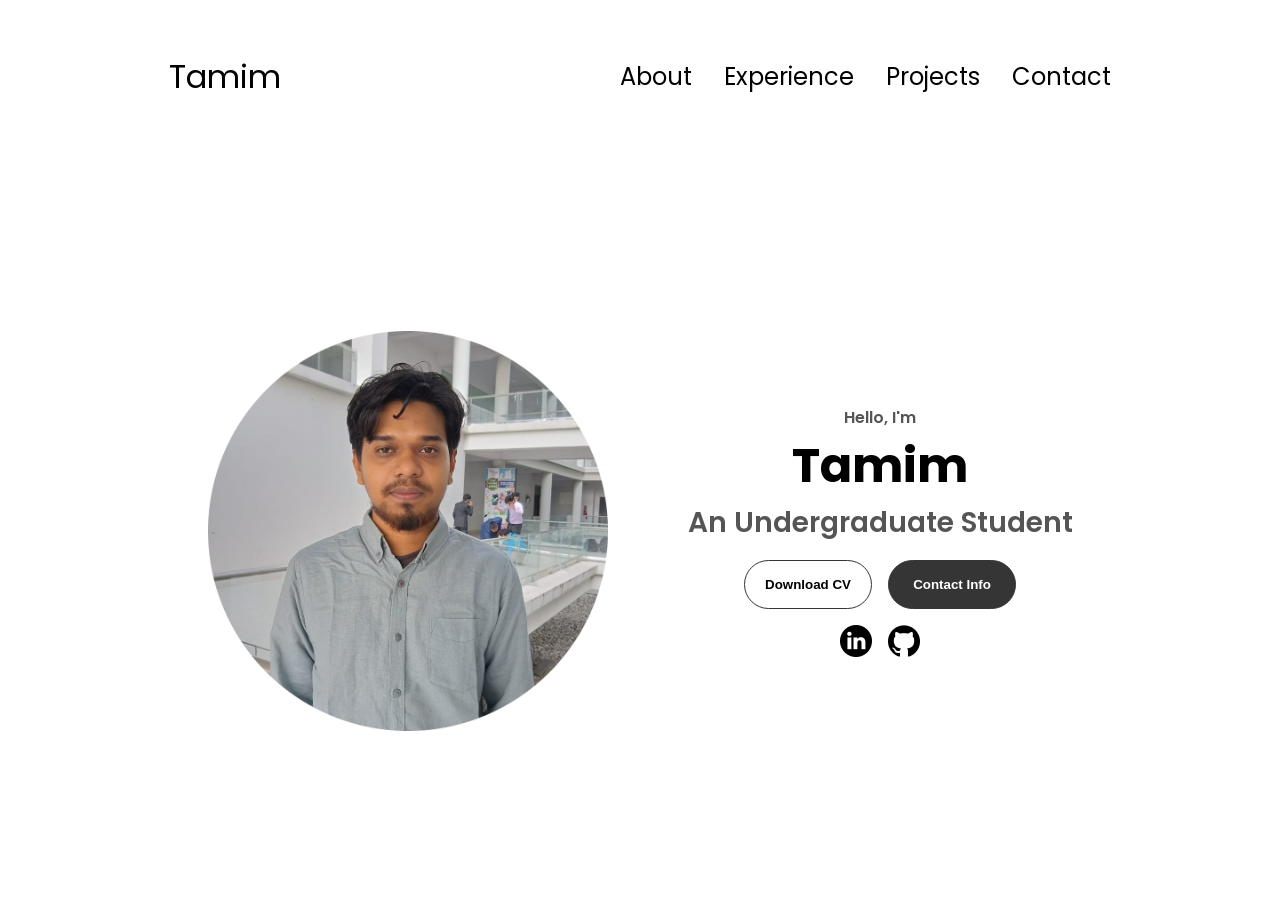
==== index.html @ 702c54cb "profile section completed" ====
<!DOCTYPE html>
<html lang="en">
<head>
    <meta charset="UTF-8">
    <meta name="viewport" content="width=device-width, initial-scale=1.0">
    <title>My Portfolio</title>
     <link rel="stylesheet" href="style.css">
     <link rel="stylesheet" href="mediaqueries.css">
</head>
<body>

  <!-- dekstop-nav -->
    <nav id="dekstop-nav">

       <div class="logo">Tamim</div>
      <div>
        <ul class="nav-links">
          <li><a href="#about">About</a></li>
          <li><a href="#experience">Experience</a></li>
          <li><a href="#projects">Projects</a></li>
          <li><a href="#contact">Contact</a></li>

        </ul>
      </div>
    </nav>


<!-- hamburger start here -->

<nav id="hamburger-nav">
  <div class="logo">Tamim</div>
  <div class="hamburger-menu">
    <div class="hamburger-icon" onclick="toggleMenu()">
      <span></span>
      <span></span>
      <span></span>
    </div>
    <div class="menu-links">
      <li><a href="#about" onclick="toggleMenu()">About</a></li>
      <li><a href="#experience" onclick="toggleMenu()">Experience</a></li>
      <li><a href="#projects" onclick="toggleMenu()">Projects</a></li>
      <li><a href="#contact" onclick="toggleMenu()">Contact</a></li>
    </div>
  </div>
</nav>


<!--profile section part -->


<section id="profile">
  <div class="section__pic-container">
    <img src="./assets/Me.png" alt="Tamim profile picture" />
  </div>
  <div class="section__text">
    <p class="section__text__p1">Hello, I'm</p>
    <h1 class="title">Tamim</h1>
    <p class="section__text__p2">An Undergraduate Student</p>
    <div class="btn-container">
      <button
        class="btn btn-color-2"
        onclick="window.open('./assets/resume-example.pdf')"
      >
        Download CV
      </button>
      <button class="btn btn-color-1" onclick="location.href='./#contact'">
        Contact Info
      </button>
    </div>
    <div id="socials-container">
      <img
        src="./assets/linkedin.png"
        alt="My LinkedIn profile"
        class="icon"
        onclick="location.href='https://linkedin.com/'"
      />
      <img
        src="./assets/github.png"
        alt="My Github profile"
        class="icon"
        onclick="location.href='https://github.com/'"
      />
    </div>
  </div>
</section>





<script src="script.js"></script>
</body>
</html>
---- style.css ----
/* GENERAL */
@import url("https://fonts.googleapis.com/css2?family=Poppins:wght@300;400;500;600&display=swap");

*{
    margin: 0;
    padding: 0;
}
body {
    font-family: "Poppins", sans-serif;
  }
  html {
    scroll-behavior: smooth;
  }
  p {
    color: rgb(85, 85, 85);
  }
  a,
.btn {
  transition: all 300ms ease;
}
nav,
.nav-links {
  display: flex;
}
nav {
  justify-content: space-around;
  align-items: center;
  height: 17vh;
}
.nav-links {
  gap: 2rem;
  list-style: none;
  font-size: 1.5rem;
}
a {
  color: black;
  text-decoration: none;
  text-decoration-color: white;
}
a:hover {
  color: grey;
  text-decoration: underline;
  text-underline-offset: 1rem;
  text-decoration-color: rgb(181, 181, 181);
}
.logo {
  font-size: 2rem;
}
.logo:hover {
  cursor: default;
}

/* HAMBURGER MENU */

#hamburger-nav {
  display: none;
}
.hamburger-menu {
  position: relative;
  display: inline-block;
}

.hamburger-icon {
  display: flex;
  flex-direction: column;
  justify-content: space-between;
  height: 24px;
  width: 30px;
  cursor: pointer;
}
.hamburger-icon span {
  width: 100%;
  height: 2px;
  background-color: black;
  transition: all 0.3 ease-in-out;
}
.menu-links {
  position: absolute;
  top: 100%;
  right: 0;
  background-color: white;
  width: fit-content;
  max-height: 0;
  overflow: hidden;
  transition: all 0.3 ease-in-out;
}
.menu-links a {
  display: block;
  padding: 10px;
  text-align: center;
  font-size: 1.5rem;
  color: black;
  text-decoration: none;
  transition: all 0.3 ease-in-out;
}
.menu-links li {
  list-style: none;
}

.menu-links.open {
  max-height: 300px;
}

.hamburger-icon.open span:first-child {
  transform: rotate(45deg) translate(10px, 5px);
}
.hamburger-icon.open span:nth-child(2) {
  opacity: 0;
}

.hamburger-icon.open span:last-child {
  transform: rotate(-45deg) translate(10px, -5px);
}

.hamburger-icon span:first-child {
  transform: none;
}

.hamburger-icon span:first-child {
  opacity: 1;
}

.hamburger-icon span:first-child {
  transform: none;
}
section {
  padding-top: 4vh;
  height: 96vh;
  margin: 0 10rem;
  box-sizing: border-box;
  min-height: fit-content;
}

.section-container {
  display: flex;
}
/* PROFILE SECTION */

#profile {
  display: flex;
  justify-content: center;
  gap: 5rem;
  height: 80vh;
}

.section__pic-container {
  display: flex;
  height: 400px;
  width: 400px;
  margin: auto 0;
}

.section__text {
  align-self: center;
  text-align: center;
}

.section__text p {
  font-weight: 600;
}

.section__text__p1 {
  text-align: center;
}

.section__text__p2 {
  font-size: 1.75rem;
  margin-bottom: 1rem;
}

.title {
  font-size: 3rem;
  text-align: center;
}

#socials-container {
  display: flex;
  justify-content: center;
  margin-top: 1rem;
  gap: 1rem;
}

/* ICONS */

.icon {
  cursor: pointer;
  height: 2rem;
}

/* BUTTONS */

.btn-container {
  display: flex;
  justify-content: center;
  gap: 1rem;
}

.btn {
  font-weight: 600;
  transition: all 300ms ease;
  padding: 1rem;
  width: 8rem;
  border-radius: 2rem;
}

.btn-color-1,
.btn-color-2 {
  border: rgb(53, 53, 53) 0.1rem solid;
}

.btn-color-1:hover,
.btn-color-2:hover {
  cursor: pointer;
}

.btn-color-1,
.btn-color-2:hover {
  background: rgb(53, 53, 53);
  color: white;
}

.btn-color-1:hover {
  background: rgb(0, 0, 0);
}

.btn-color-2 {
  background: none;
}

.btn-color-2:hover {
  border: rgb(255, 255, 255) 0.1rem solid;
}

.btn-container {
  gap: 1rem;
}
---- mediaqueries.css ----
@media screen and (max-width: 1000px) {
    #dekstop-nav {
      display: none;
    }
    #hamburger-nav {
        display: flex;
      }

}
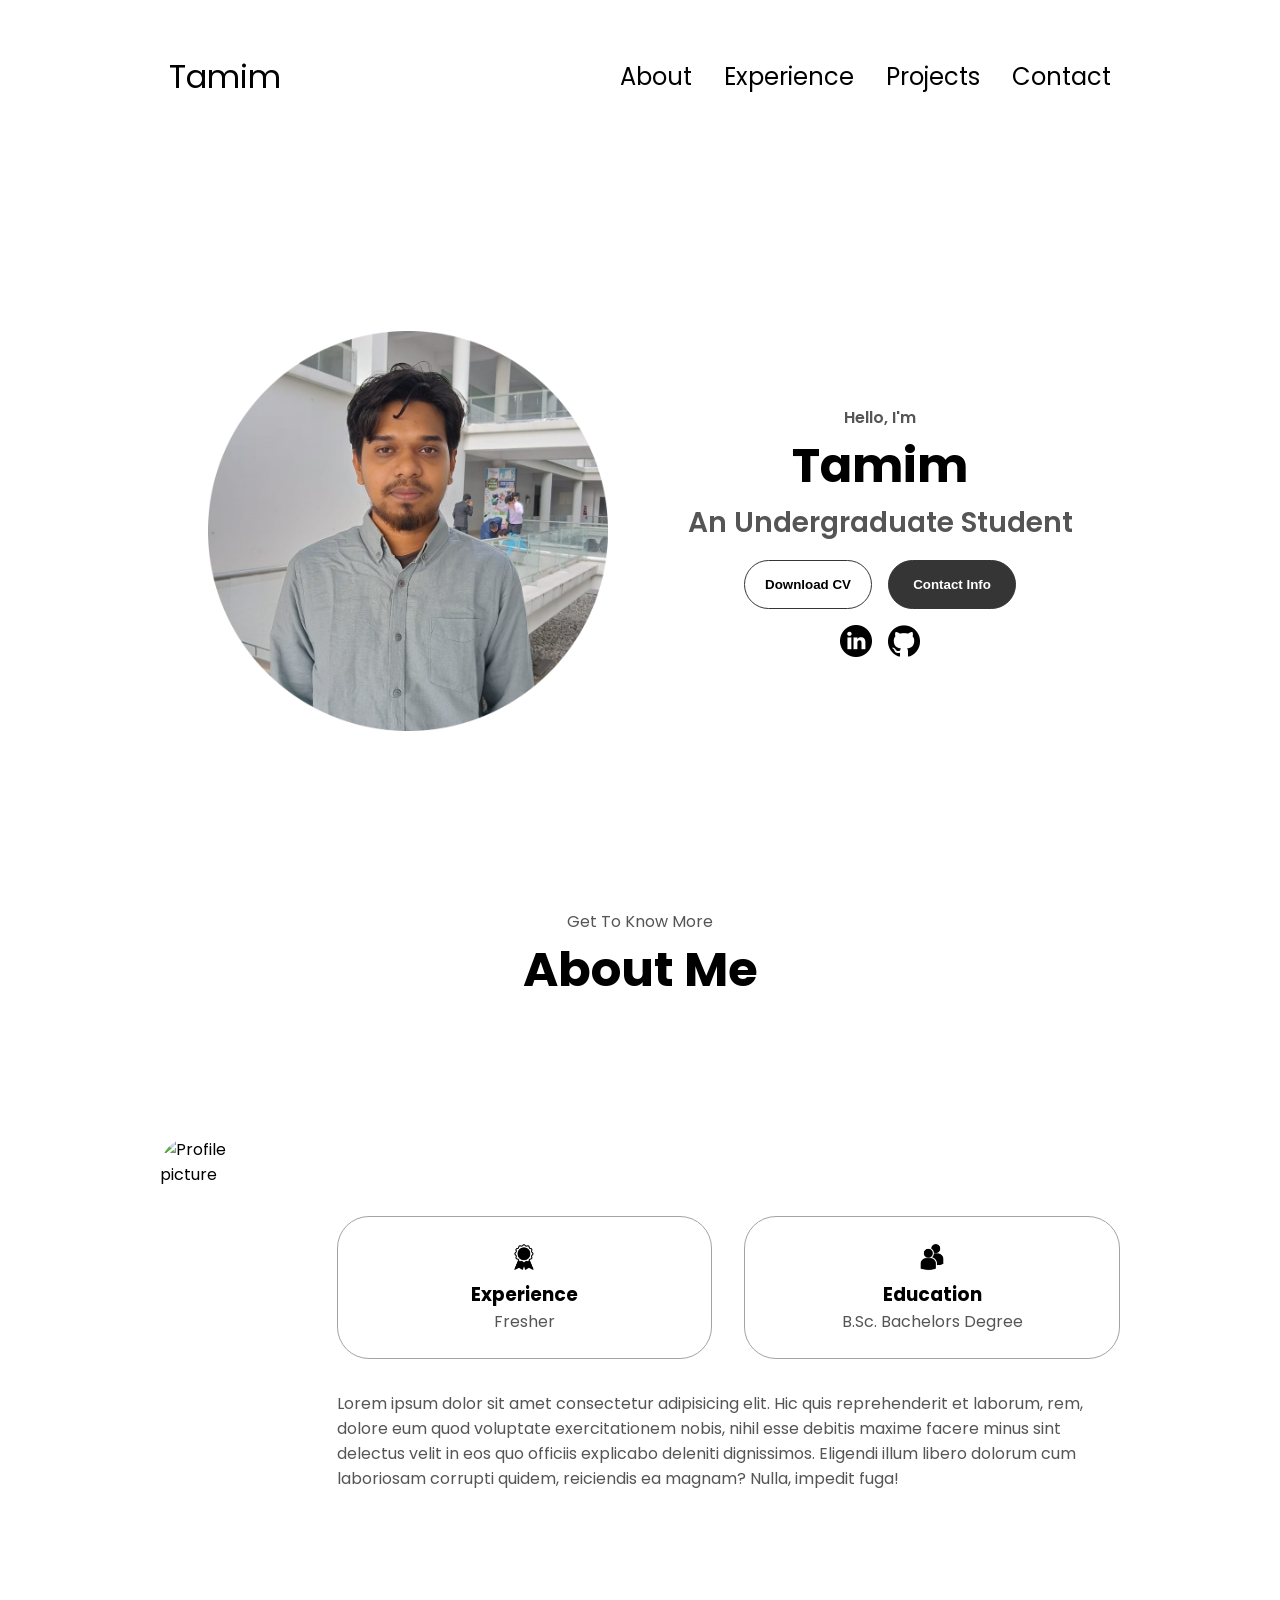
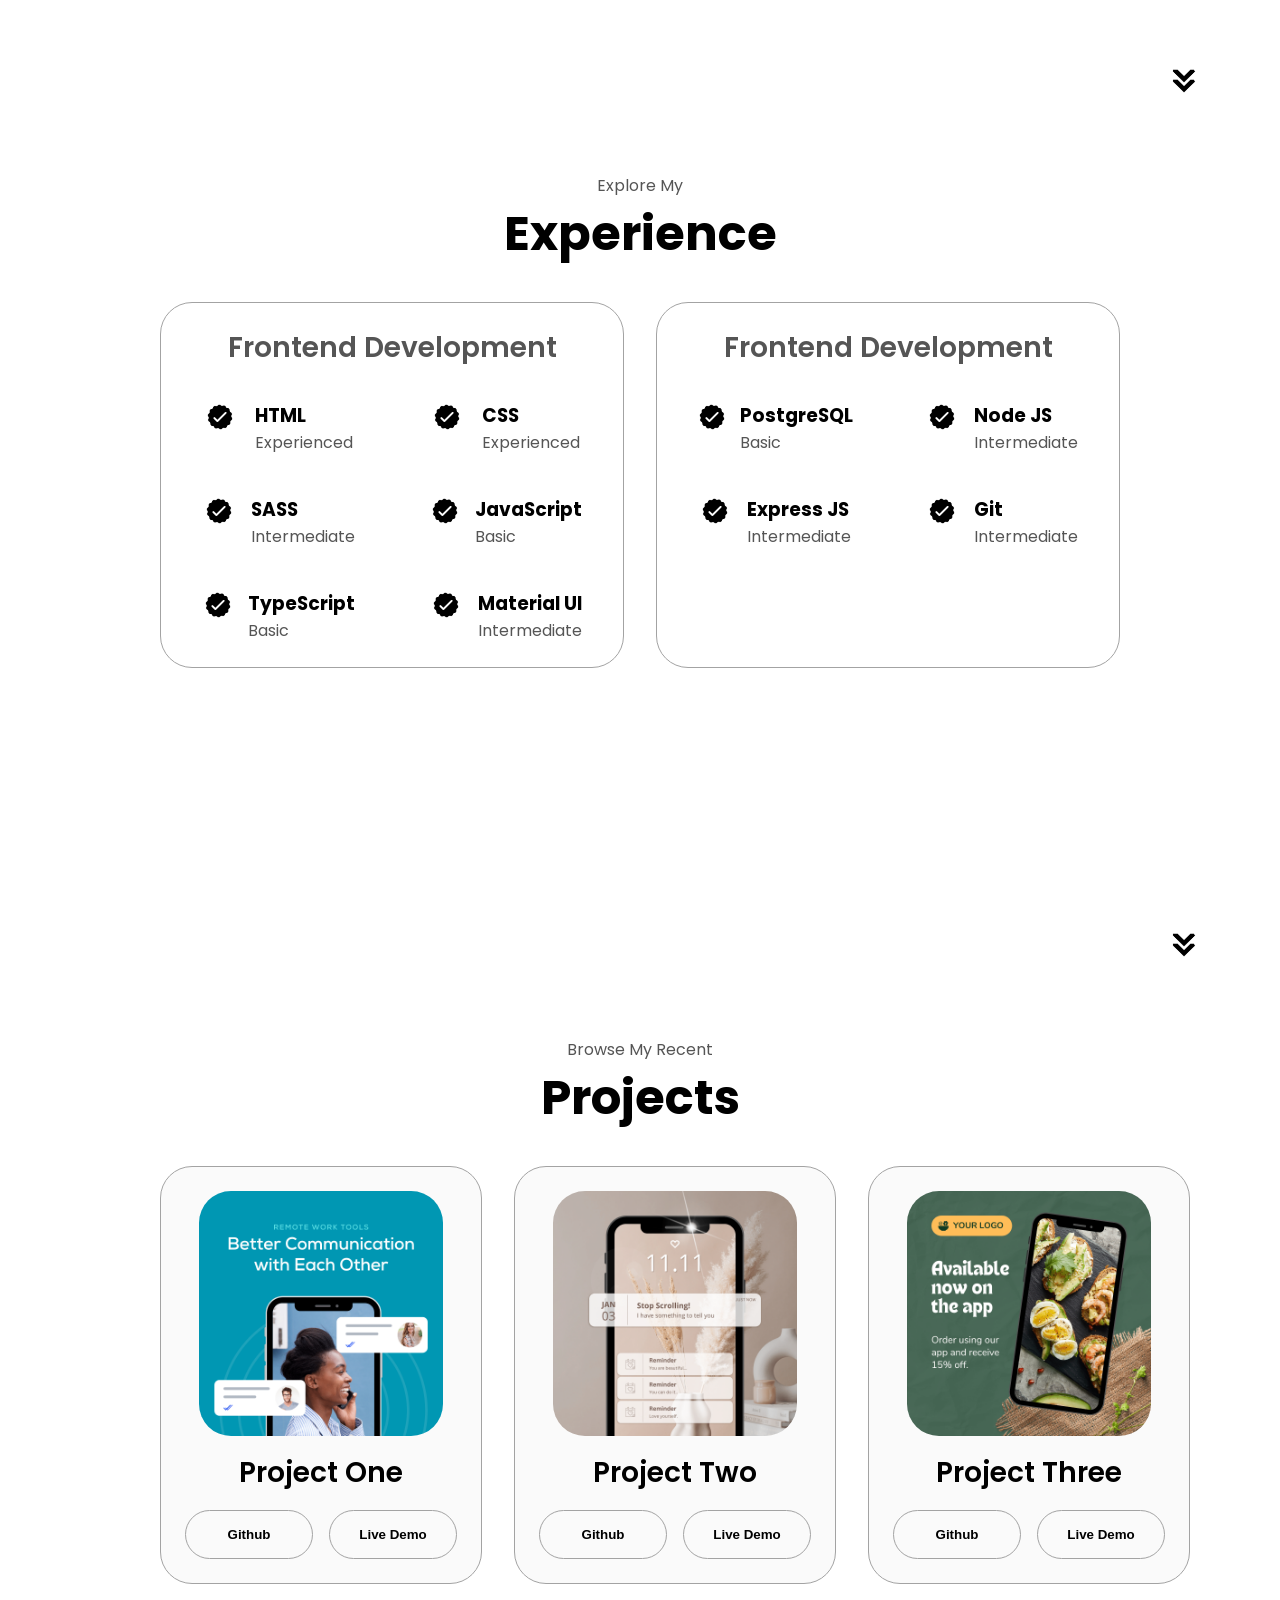
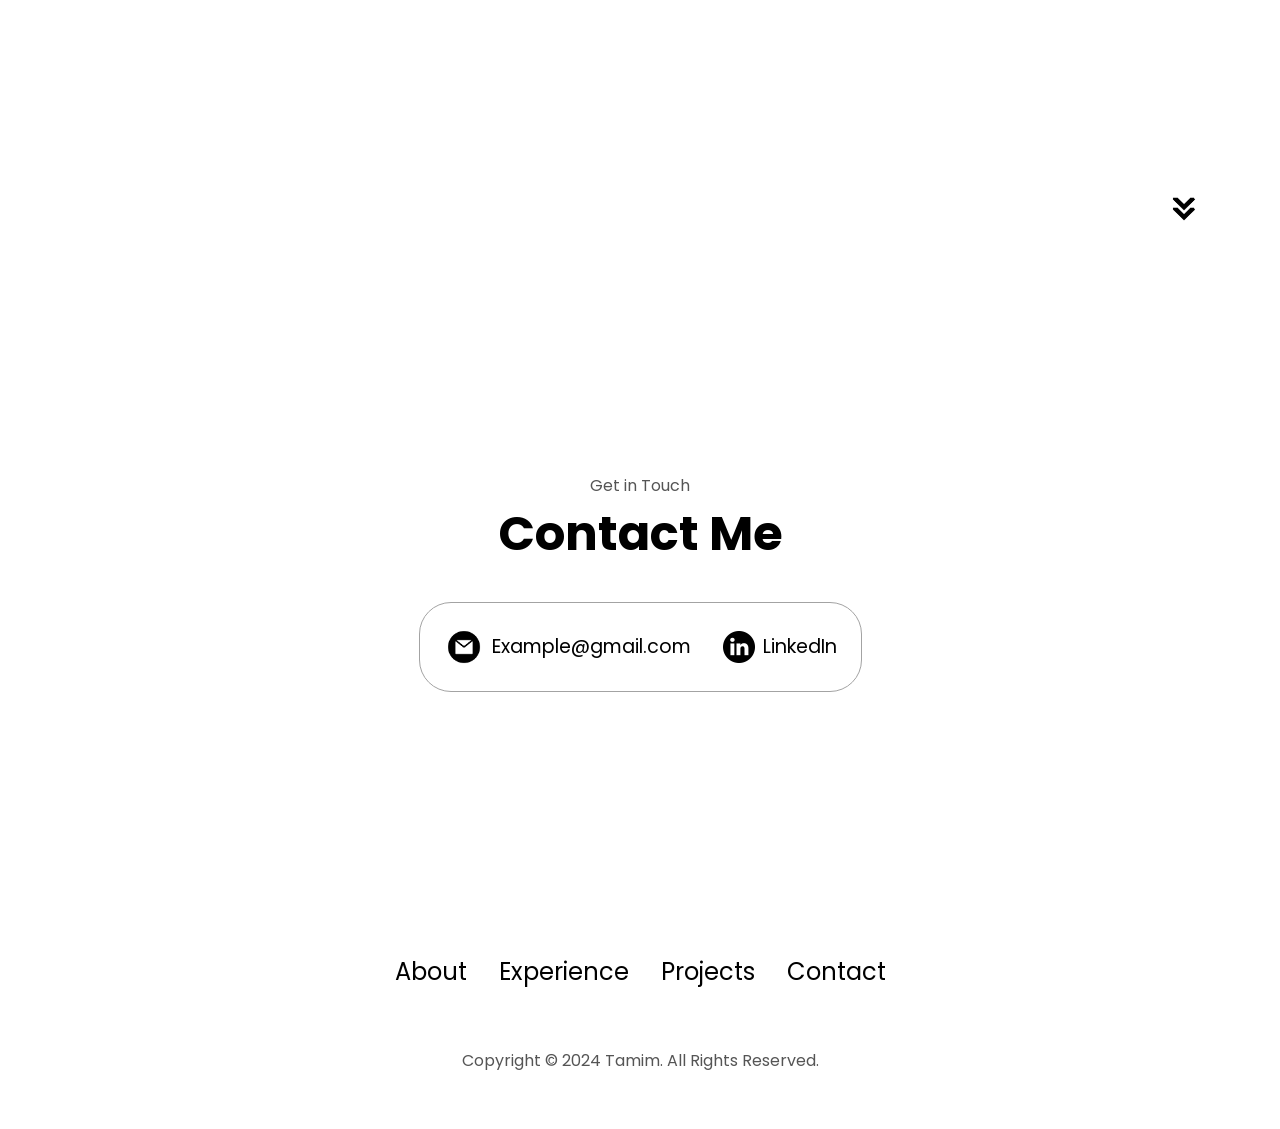
==== commit 1627ee35: "all portion trial portfolio done" ====
--- a/index.html
+++ b/index.html
@@ -84,10 +84,333 @@
   </div>
 </section>
 
-
-
-
-
+ <!-- about section -->
+
+<section id="about">
+  <p class="section__text__p1">Get To Know More</p>
+  <h1 class="title">About Me</h1>
+  <div class="section-container">
+    <div class="section__pic-container">
+      <img
+        src="./assets/Me2.jpg"
+        alt="Profile picture"
+        class="about-pic"
+      />
+    </div>
+    <div class="about-details-container">
+      <div class="about-containers">
+        <div class="details-container">
+          <img
+            src="./assets/experience.png"
+            alt="Experience icon"
+            class="icon"
+          />
+          <h3>Experience</h3>
+          <!-- experience will be updated later -->
+          <p>Fresher</p>
+        </div>
+        <div class="details-container">
+          <img
+            src="./assets/education.png"
+            alt="Education icon"
+            class="icon"
+          />
+          <h3>Education</h3>
+          <p>B.Sc. Bachelors Degree</p>
+        </div>
+      </div>
+      <div class="text-container">
+        <p>
+          Lorem ipsum dolor sit amet consectetur adipisicing elit. Hic quis
+          reprehenderit et laborum, rem, dolore eum quod voluptate
+          exercitationem nobis, nihil esse debitis maxime facere minus sint
+          delectus velit in eos quo officiis explicabo deleniti dignissimos.
+          Eligendi illum libero dolorum cum laboriosam corrupti quidem,
+          reiciendis ea magnam? Nulla, impedit fuga!
+
+
+        </p>
+      </div>
+    </div>
+  </div>
+  <img
+    src="./assets/arrow.png"
+    alt="Arrow icon"
+    class="icon arrow"
+    onclick="location.href='./#experience'"
+  />
+</section>
+
+<!-- Experience section -->
+
+
+<section id="experience">
+  <p class="section__text__p1">Explore My</p>
+  <h1 class="title">Experience</h1>
+  <div class="experience-details-container">
+    <div class="about-containers">
+      <div class="details-container">
+        <h2 class="experience-sub-title">Frontend Development</h2>
+        <div class="article-container">
+          <article>
+            <img
+              src="./assets/checkmark.png"
+              alt="Experience icon"
+              class="icon"
+            />
+            <div>
+              <h3>HTML</h3>
+              <p>Experienced</p>
+            </div>
+          </article>
+          <article>
+            <img
+              src="./assets/checkmark.png"
+              alt="Experience icon"
+              class="icon"
+            />
+            <div>
+              <h3>CSS</h3>
+              <p>Experienced</p>
+            </div>
+          </article>
+          <article>
+            <img
+              src="./assets/checkmark.png"
+              alt="Experience icon"
+              class="icon"
+            />
+            <div>
+              <h3>SASS</h3>
+              <p>Intermediate</p>
+            </div>
+          </article>
+          <article>
+            <img
+              src="./assets/checkmark.png"
+              alt="Experience icon"
+              class="icon"
+            />
+            <div>
+              <h3>JavaScript</h3>
+              <p>Basic</p>
+            </div>
+          </article>
+          <article>
+            <img
+              src="./assets/checkmark.png"
+              alt="Experience icon"
+              class="icon"
+            />
+            <div>
+              <h3>TypeScript</h3>
+              <p>Basic</p>
+            </div>
+          </article>
+          <article>
+            <img
+              src="./assets/checkmark.png"
+              alt="Experience icon"
+              class="icon"
+            />
+            <div>
+              <h3>Material UI</h3>
+              <p>Intermediate</p>
+            </div>
+          </article>
+        </div>
+      </div>
+      <div class="details-container">
+        <h2 class="experience-sub-title">Frontend Development</h2>
+        <div class="article-container">
+          <article>
+            <img
+              src="./assets/checkmark.png"
+              alt="Experience icon"
+              class="icon"
+            />
+            <div>
+              <h3>PostgreSQL</h3>
+              <p>Basic</p>
+            </div>
+          </article>
+          <article>
+            <img
+              src="./assets/checkmark.png"
+              alt="Experience icon"
+              class="icon"
+            />
+            <div>
+              <h3>Node JS</h3>
+              <p>Intermediate</p>
+            </div>
+          </article>
+          <article>
+            <img
+              src="./assets/checkmark.png"
+              alt="Experience icon"
+              class="icon"
+            />
+            <div>
+              <h3>Express JS</h3>
+              <p>Intermediate</p>
+            </div>
+          </article>
+          <article>
+            <img
+              src="./assets/checkmark.png"
+              alt="Experience icon"
+              class="icon"
+            />
+            <div>
+              <h3>Git</h3>
+              <p>Intermediate</p>
+            </div>
+          </article>
+        </div>
+      </div>
+    </div>
+  </div>
+  <img
+    src="./assets/arrow.png"
+    alt="Arrow icon"
+    class="icon arrow"
+    onclick="location.href='./#projects'"
+  />
+</section>
+
+
+
+<!-- Project portion -->
+
+<section id="projects">
+  <p class="section__text__p1">Browse My Recent</p>
+  <h1 class="title">Projects</h1>
+  <div class="experience-details-container">
+    <div class="about-containers">
+      <div class="details-container color-container">
+        <div class="article-container">
+          <img
+            src="./assets/project-1.png"
+            alt="Project 1"
+            class="project-img"
+          />
+        </div>
+        <h2 class="experience-sub-title project-title">Project One</h2>
+        <div class="btn-container">
+          <button
+            class="btn btn-color-2 project-btn"
+            onclick="location.href='https://github.com/'"
+          >
+            Github
+          </button>
+          <button
+            class="btn btn-color-2 project-btn"
+            onclick="location.href='https://github.com/'"
+          >
+            Live Demo
+          </button>
+        </div>
+      </div>
+      <div class="details-container color-container">
+        <div class="article-container">
+          <img
+            src="./assets/project-2.png"
+            alt="Project 2"
+            class="project-img"
+          />
+        </div>
+        <h2 class="experience-sub-title project-title">Project Two</h2>
+        <div class="btn-container">
+          <button
+            class="btn btn-color-2 project-btn"
+            onclick="location.href='https://github.com/'"
+          >
+            Github
+          </button>
+          <button
+            class="btn btn-color-2 project-btn"
+            onclick="location.href='https://github.com/'"
+          >
+            Live Demo
+          </button>
+        </div>
+      </div>
+      <div class="details-container color-container">
+        <div class="article-container">
+          <img
+            src="./assets/project-3.png"
+            alt="Project 3"
+            class="project-img"
+          />
+        </div>
+        <h2 class="experience-sub-title project-title">Project Three</h2>
+        <div class="btn-container">
+          <button
+            class="btn btn-color-2 project-btn"
+            onclick="location.href='https://github.com/'"
+          >
+            Github
+          </button>
+          <button
+            class="btn btn-color-2 project-btn"
+            onclick="location.href='https://github.com/'"
+          >
+            Live Demo
+          </button>
+        </div>
+      </div>
+    </div>
+  </div>
+  <img
+    src="./assets/arrow.png"
+    alt="Arrow icon"
+    class="icon arrow"
+    onclick="location.href='./#contact'"
+  />
+</section>
+
+
+
+<!-- Contact section -->
+
+
+<section id="contact">
+  <p class="section__text__p1">Get in Touch</p>
+  <h1 class="title">Contact Me</h1>
+  <div class="contact-info-upper-container">
+    <div class="contact-info-container">
+      <img
+        src="./assets/email.png"
+        alt="Email icon"
+        class="icon contact-icon email-icon"
+      />
+      <p><a href="mailto:examplemail@gmail.com">Example@gmail.com</a></p>
+    </div>
+    <div class="contact-info-container">
+      <img
+        src="./assets/linkedin.png"
+        alt="LinkedIn icon"
+        class="icon contact-icon"
+      />
+      <p><a href="https://www.linkedin.com">LinkedIn</a></p>
+    </div>
+  </div>
+</section>
+<footer>
+  <nav>
+    <div class="nav-links-container">
+      <ul class="nav-links">
+        <li><a href="#about">About</a></li>
+        <li><a href="#experience">Experience</a></li>
+        <li><a href="#projects">Projects</a></li>
+        <li><a href="#contact">Contact</a></li>
+      </ul>
+    </div>
+  </nav>
+  <p>Copyright &#169; 2024 Tamim. All Rights Reserved.</p>
+</footer>
 <script src="script.js"></script>
 </body>
-</html>+</html>
+
--- a/style.css
+++ b/style.css
@@ -233,4 +233,177 @@
 
 .btn-container {
   gap: 1rem;
-}+}
+
+
+/* about section */
+
+
+#about {
+    position: relative;
+  }
+  
+  .about-containers {
+    gap: 2rem;
+    margin-bottom: 2rem;
+    margin-top: 2rem;
+  }
+  
+  .about-details-container {
+    justify-content: center;
+    flex-direction: column;
+  }
+  
+  .about-containers,
+  .about-details-container {
+    display: flex;
+  }
+  
+  .about-pic {
+    border-radius: 2rem;
+  }
+  
+  .arrow {
+    position: absolute;
+    right: -5rem;
+    bottom: 2.5rem;
+  }
+  
+  .details-container {
+    padding: 1.5rem;
+    flex: 1;
+    background: white;
+    border-radius: 2rem;
+    border: rgb(53, 53, 53) 0.1rem solid;
+    border-color: rgb(163, 163, 163);
+    text-align: center;
+  }
+  
+  .section-container {
+    gap: 4rem;
+    height: 80%;
+  }
+  
+  .section__pic-container {
+    height: 400px;
+    width: 400px;
+    margin: auto 0;
+  }
+
+  /* experience section */
+
+  #experience {
+    position: relative;
+  }
+  
+  .experience-sub-title {
+    color: rgb(85, 85, 85);
+    font-weight: 600;
+    font-size: 1.75rem;
+    margin-bottom: 2rem;
+  }
+  
+  .experience-details-container {
+    display: flex;
+    justify-content: center;
+    flex-direction: column;
+  }
+  
+  .article-container {
+    display: flex;
+    text-align: initial;
+    flex-wrap: wrap;
+    flex-direction: row;
+    gap: 2.5rem;
+    justify-content: space-around;
+  }
+  
+  article {
+    display: flex;
+    width: 10rem;
+    justify-content: space-around;
+    gap: 0.5rem;
+  }
+  
+  article .icon {
+    cursor: default;
+  }
+  
+/* PROJECTS SECTION */
+
+#projects {
+    position: relative;
+  }
+  
+  .color-container {
+    border-color: rgb(163, 163, 163);
+    background: rgb(250, 250, 250);
+  }
+  
+  .project-img {
+    border-radius: 2rem;
+    width: 90%;
+    height: 90%;
+  }
+  
+  .project-title {
+    margin: 1rem;
+    color: black;
+  }
+  
+  .project-btn {
+    color: black;
+    border-color: rgb(163, 163, 163);
+  }
+  
+/* CONTACT */
+
+#contact {
+    display: flex;
+    justify-content: center;
+    flex-direction: column;
+    height: 70vh;
+  }
+  
+  .contact-info-upper-container {
+    display: flex;
+    justify-content: center;
+    border-radius: 2rem;
+    border: rgb(53, 53, 53) 0.1rem solid;
+    border-color: rgb(163, 163, 163);
+    background: (250, 250, 250);
+    margin: 2rem auto;
+    padding: 0.5rem;
+  }
+  
+  .contact-info-container {
+    display: flex;
+    align-items: center;
+    justify-content: center;
+    gap: 0.5rem;
+    margin: 1rem;
+  }
+  
+  .contact-info-container p {
+    font-size: larger;
+  }
+  
+  .contact-icon {
+    cursor: default;
+  }
+  
+  .email-icon {
+    height: 2.5rem;
+  }
+  
+  /* FOOTER SECTION */
+  
+  footer {
+    height: 26vh;
+    margin: 0 1rem;
+  }
+  
+  footer p {
+    text-align: center;
+  }
+  
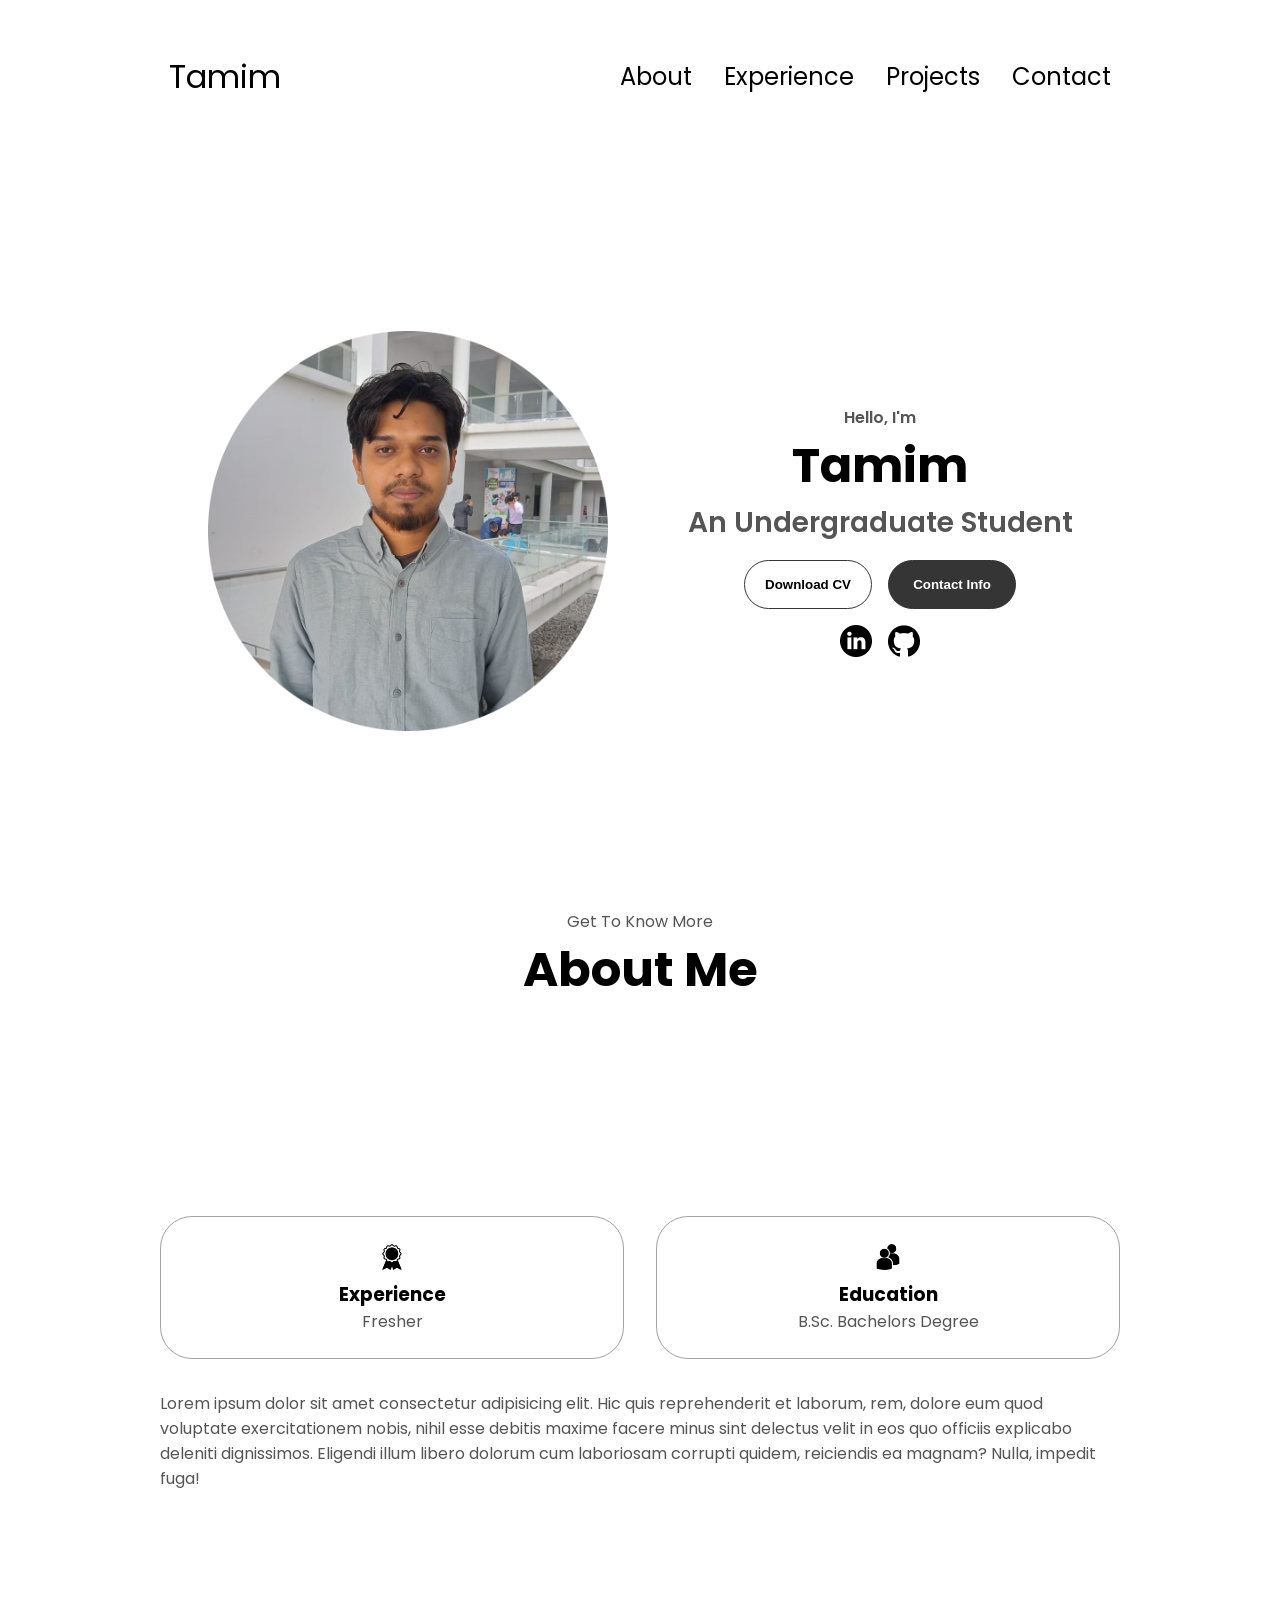
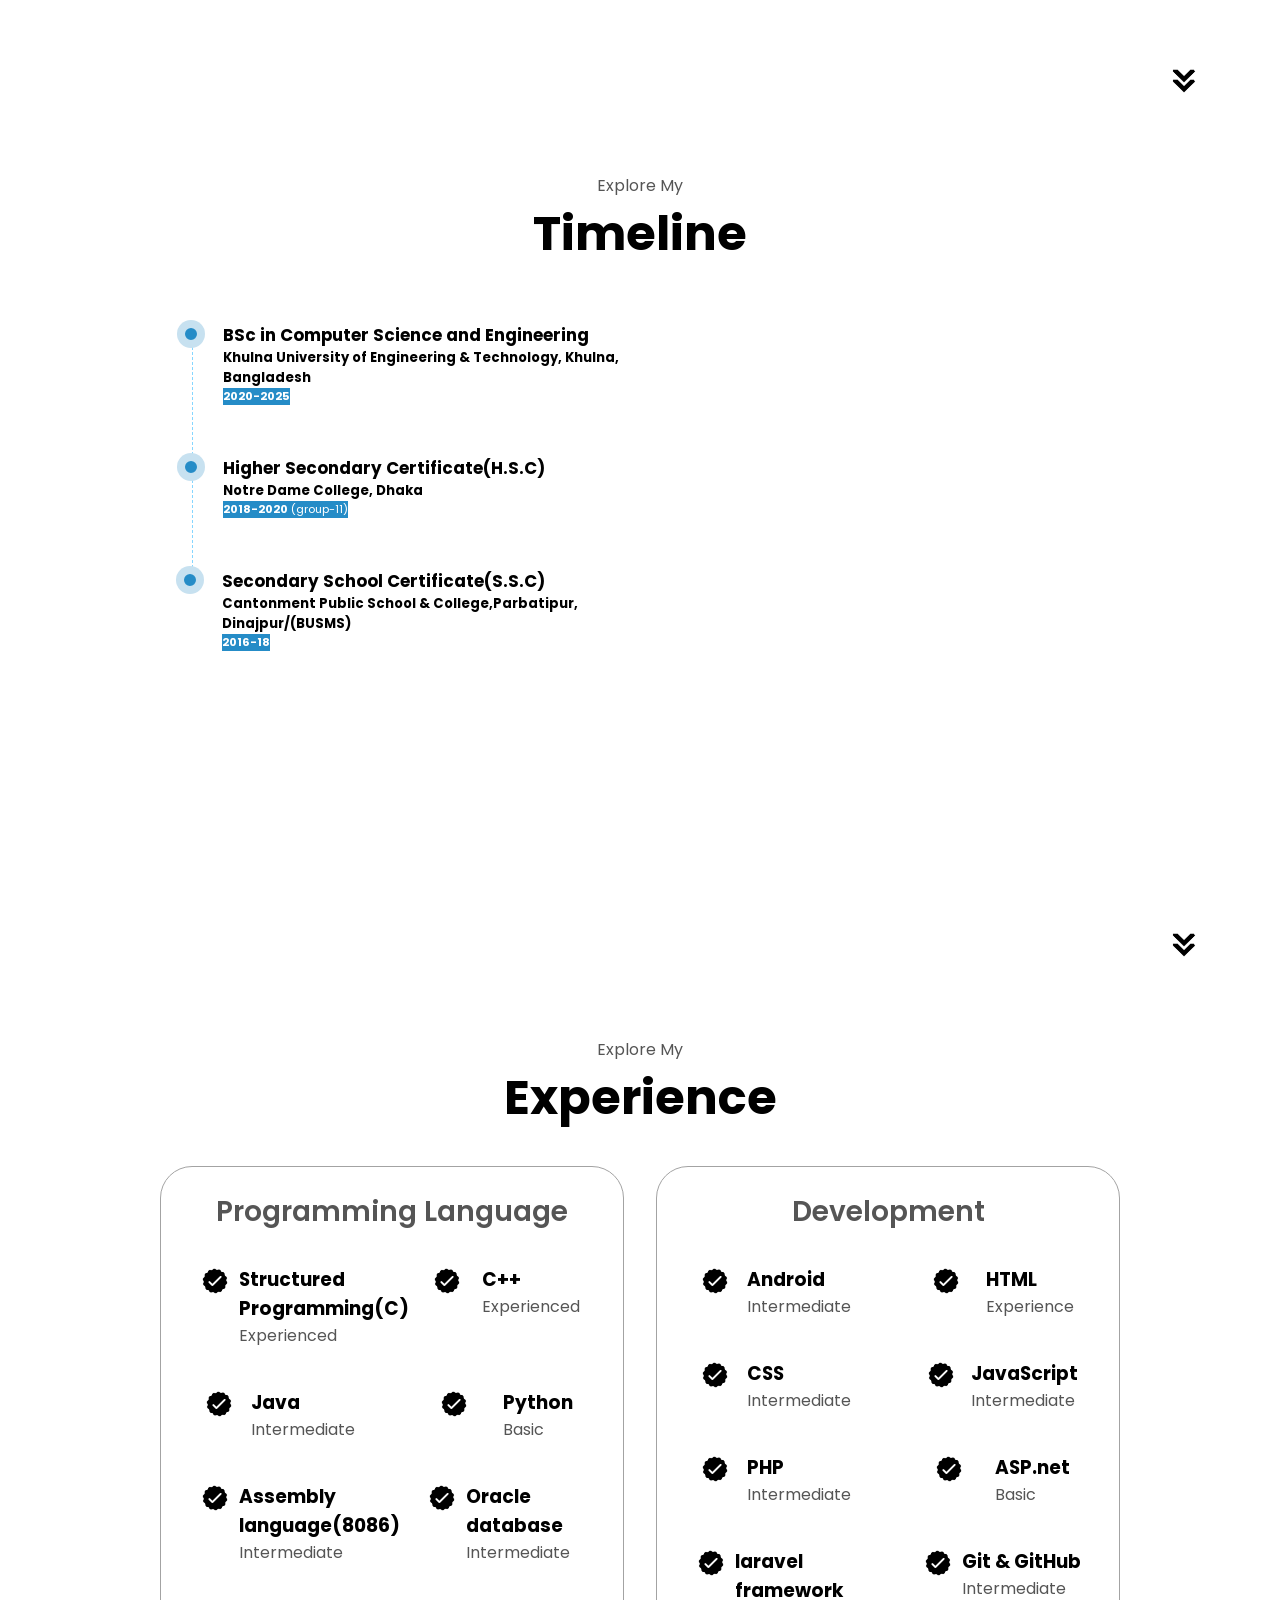
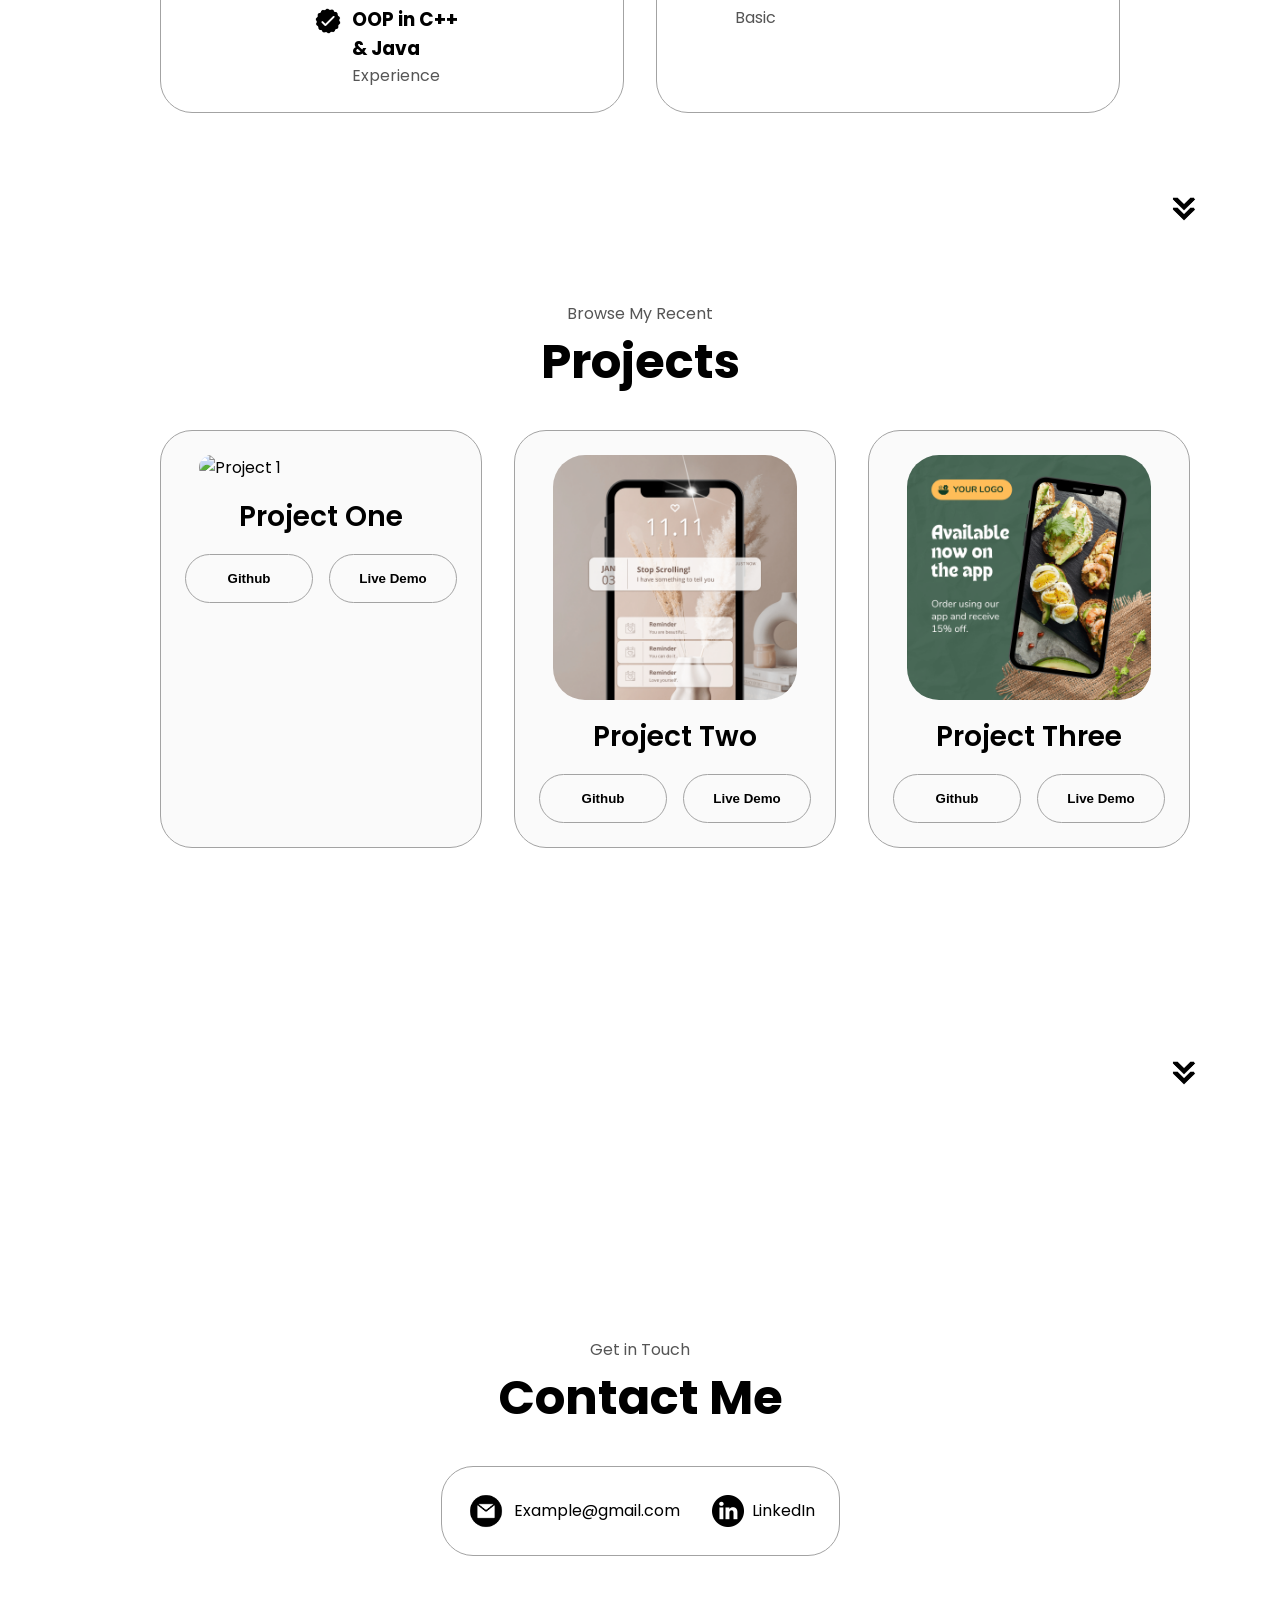
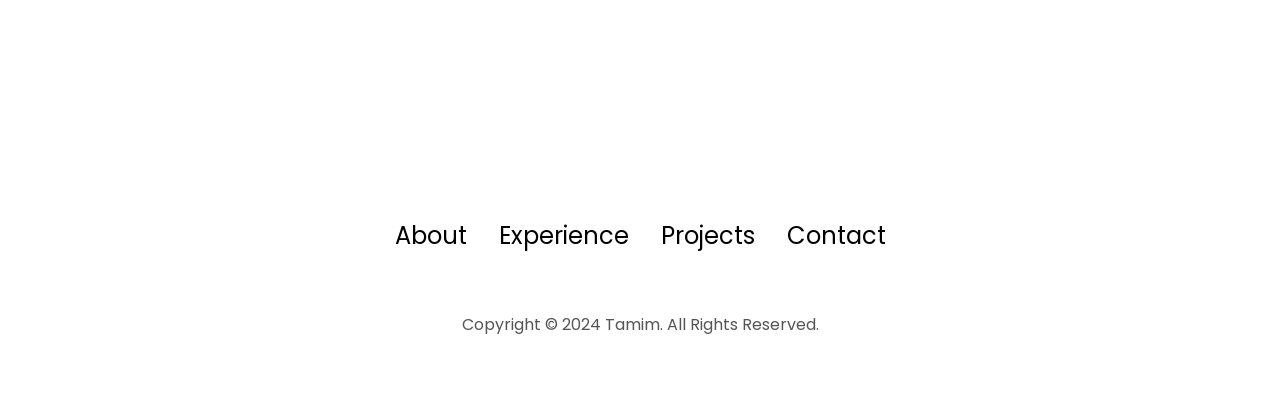
==== commit 3730a32a: "lab3 complete version" ====
--- a/index.html
+++ b/index.html
@@ -8,6 +8,7 @@
      <link rel="stylesheet" href="mediaqueries.css">
 </head>
 <body>
+  
 
   <!-- dekstop-nav -->
     <nav id="dekstop-nav">
@@ -82,6 +83,7 @@
       />
     </div>
   </div>
+  
 </section>
 
  <!-- about section -->
@@ -90,13 +92,7 @@
   <p class="section__text__p1">Get To Know More</p>
   <h1 class="title">About Me</h1>
   <div class="section-container">
-    <div class="section__pic-container">
-      <img
-        src="./assets/Me2.jpg"
-        alt="Profile picture"
-        class="about-pic"
-      />
-    </div>
+    
     <div class="about-details-container">
       <div class="about-containers">
         <div class="details-container">
@@ -139,7 +135,63 @@
     class="icon arrow"
     onclick="location.href='./#experience'"
   />
+
 </section>
+
+<!-- Timeline section -->
+
+
+
+    <section id="timeline">
+     
+
+        <p class="section__text__p1">Explore My</p>
+        <h1 class="title">Timeline</h1>
+
+        <div class="history-tl-container">
+
+          <ul class="timeline-ul">
+                
+                 
+                   
+            <li class="timeline-li">
+                <div class="timestamp">
+                    <h1>BSc in Computer Science and Engineering</h1>
+                    <h3>Khulna University of Engineering & Technology, Khulna, Bangladesh</h3>
+                
+                    <p class="time"><b>2020-2025</b></p>
+                </div>
+            </li>
+            <li class="timeline-li">
+                <div class="timestamp">
+                  <h1>Higher Secondary Certificate(H.S.C)</h1>
+                    <h3>Notre Dame College, Dhaka</h3>
+                    <p class="time"><b>2018-2020</b> (group-11)</p>
+                </div>
+            </li>
+            <li class="timeline-li">
+              <div class="timestamp">
+                <h1> Secondary School Certificate(S.S.C)</h1>
+                  <h3>Cantonment Public School & College,Parbatipur, Dinajpur/(BUSMS)</h3>
+                  <p class="time"><b>2016-18</b></p>
+              </div>
+          </li>
+
+
+        </ul>
+          
+        </div>
+        <img
+    src="./assets/arrow.png"
+    alt="Arrow icon"
+    class="icon arrow"
+    onclick="location.href='./#experience'"
+  />
+
+    </section>
+    
+   
+
 
 <!-- Experience section -->
 
@@ -150,7 +202,7 @@
   <div class="experience-details-container">
     <div class="about-containers">
       <div class="details-container">
-        <h2 class="experience-sub-title">Frontend Development</h2>
+        <h2 class="experience-sub-title">Programming Language</h2>
         <div class="article-container">
           <article>
             <img
@@ -159,8 +211,101 @@
               class="icon"
             />
             <div>
+              <h3>Structured Programming(C)</h3>
+              <p>Experienced</p>
+            </div>
+          </article>
+          <article>
+            <img
+              src="./assets/checkmark.png"
+              alt="Experience icon"
+              class="icon"
+            />
+            <div>
+              <h3>C++</h3>
+              <p>Experienced</p>
+            </div>
+          </article>
+          <article>
+            <img
+              src="./assets/checkmark.png"
+              alt="Experience icon"
+              class="icon"
+            />
+            <div>
+              <h3>Java</h3>
+              <p>Intermediate</p>
+            </div>
+          </article>
+          <article>
+            <img
+              src="./assets/checkmark.png"
+              alt="Experience icon"
+              class="icon"
+            />
+            <div>
+              <h3>Python</h3>
+              <p>Basic</p>
+            </div>
+          </article>
+          <article>
+            <img
+              src="./assets/checkmark.png"
+              alt="Experience icon"
+              class="icon"
+            />
+            <div>
+              <h3>Assembly language(8086)</h3>
+              <p>Intermediate</p>
+            </div>
+          </article>
+          <article>
+            <img
+              src="./assets/checkmark.png"
+              alt="Experience icon"
+              class="icon"
+            />
+            <div>
+              <h3>Oracle database</h3>
+              <p>Intermediate</p>
+            </div>
+          </article>
+          <article>
+            <img
+              src="./assets/checkmark.png"
+              alt="Experience icon"
+              class="icon"
+            />
+            <div>
+              <h3>OOP in C++ & Java</h3>
+              <p>Experience</p>
+            </div>
+          </article>
+        </div>
+      </div>
+      <div class="details-container">
+        <h2 class="experience-sub-title">Development</h2>
+        <div class="article-container">
+          <article>
+            <img
+              src="./assets/checkmark.png"
+              alt="Experience icon"
+              class="icon"
+            />
+            <div>
+              <h3>Android</h3>
+              <p>Intermediate</p>
+            </div>
+          </article>
+          <article>
+            <img
+              src="./assets/checkmark.png"
+              alt="Experience icon"
+              class="icon"
+            />
+            <div>
               <h3>HTML</h3>
-              <p>Experienced</p>
+              <p>Experience</p>
             </div>
           </article>
           <article>
@@ -171,17 +316,6 @@
             />
             <div>
               <h3>CSS</h3>
-              <p>Experienced</p>
-            </div>
-          </article>
-          <article>
-            <img
-              src="./assets/checkmark.png"
-              alt="Experience icon"
-              class="icon"
-            />
-            <div>
-              <h3>SASS</h3>
               <p>Intermediate</p>
             </div>
           </article>
@@ -193,6 +327,31 @@
             />
             <div>
               <h3>JavaScript</h3>
+              <p>Intermediate</p>
+            </div>
+          </article>
+
+          <article>
+            <img
+              src="./assets/checkmark.png"
+              alt="Experience icon"
+              class="icon"
+            />
+            <div>
+              <h3>PHP</h3>
+              <p>Intermediate</p>
+            </div>
+          </article>
+
+
+          <article>
+            <img
+              src="./assets/checkmark.png"
+              alt="Experience icon"
+              class="icon"
+            />
+            <div>
+              <h3>ASP.net</h3>
               <p>Basic</p>
             </div>
           </article>
@@ -203,70 +362,24 @@
               class="icon"
             />
             <div>
-              <h3>TypeScript</h3>
+              <h3>laravel framework</h3>
               <p>Basic</p>
             </div>
           </article>
-          <article>
-            <img
-              src="./assets/checkmark.png"
-              alt="Experience icon"
-              class="icon"
-            />
-            <div>
-              <h3>Material UI</h3>
-              <p>Intermediate</p>
-            </div>
-          </article>
-        </div>
-      </div>
-      <div class="details-container">
-        <h2 class="experience-sub-title">Frontend Development</h2>
-        <div class="article-container">
-          <article>
-            <img
-              src="./assets/checkmark.png"
-              alt="Experience icon"
-              class="icon"
-            />
-            <div>
-              <h3>PostgreSQL</h3>
-              <p>Basic</p>
-            </div>
-          </article>
-          <article>
-            <img
-              src="./assets/checkmark.png"
-              alt="Experience icon"
-              class="icon"
-            />
-            <div>
-              <h3>Node JS</h3>
-              <p>Intermediate</p>
-            </div>
-          </article>
-          <article>
-            <img
-              src="./assets/checkmark.png"
-              alt="Experience icon"
-              class="icon"
-            />
-            <div>
-              <h3>Express JS</h3>
-              <p>Intermediate</p>
-            </div>
-          </article>
-          <article>
-            <img
-              src="./assets/checkmark.png"
-              alt="Experience icon"
-              class="icon"
-            />
-            <div>
-              <h3>Git</h3>
-              <p>Intermediate</p>
-            </div>
-          </article>
+
+          <article>
+            <img
+              src="./assets/checkmark.png"
+              alt="Experience icon"
+              class="icon"
+            />
+            
+            <div>
+              <h3>Git & GitHub</h3>
+              <p>Intermediate</p>
+            </div>
+          </article>
+          
         </div>
       </div>
     </div>
@@ -291,7 +404,7 @@
       <div class="details-container color-container">
         <div class="article-container">
           <img
-            src="./assets/project-1.png"
+            src="./assets/android.jpg"
             alt="Project 1"
             class="project-img"
           />
--- a/style.css
+++ b/style.css
@@ -5,6 +5,14 @@
     margin: 0;
     padding: 0;
 }
+* {
+  /* outline: solid  1px red; Temporary for debugging */
+}
+
+html {
+  scroll-padding-top:  70px; /* Adjust the value based on the height of your header or any fixed elements */
+}
+
 body {
     font-family: "Poppins", sans-serif;
   }
@@ -88,7 +96,7 @@
   display: block;
   padding: 10px;
   text-align: center;
-  font-size: 1.5rem;
+  font-size: 1rem;
   color: black;
   text-decoration: none;
   transition: all 0.3 ease-in-out;
@@ -141,6 +149,9 @@
   justify-content: center;
   gap: 5rem;
   height: 80vh;
+  min-height:  500px; /* Ensure there's enough space for the content */
+
+
 }
 
 .section__pic-container {
@@ -290,6 +301,92 @@
     margin: auto 0;
   }
 
+
+ /* TIMELINE SECTION */
+
+ #timeline,
+ .history-tl-container {
+   position: relative;
+   align-items: center;
+ }
+
+ .history-tl-container {
+   width: 50%;
+   align-items: center;
+   display: block;
+   gap: 2rem;
+   margin-top: 2rem;
+ }
+
+ .history-tl-container ul.timeline-ul {
+   margin: 20px 0;
+   padding: 0;
+   display: inline-block;
+
+ }
+
+ .history-tl-container ul.timeline-ul li {
+   list-style: none;
+   margin-left: 30rem;
+   min-height: 50px;
+   border-left: 1px dashed #86D6FF;
+   padding: 0 0 50px 30px;
+   position: relative;
+ }
+
+ .history-tl-container ul.timeline-ul li:last-child {
+   border-left: 0;
+ }
+
+ .history-tl-container ul.timeline-ul li::before {
+   position: absolute;
+   left: -18px;
+   top: -5px;
+   content: " ";
+   border: 8px solid rgba(255, 255, 255, 0.74);
+   border-radius: 500%;
+   background: #258CC7;
+   height: 20px;
+   width: 20px;
+   transition: all 500ms ease-in-out;
+
+ }
+
+ .history-tl-container ul.timeline-ul li:hover::before {
+   border-color: #258CC7;
+   transition: all 1000ms ease-in-out;
+ }
+
+ ul.timeline-ul li .item-detail {
+   color: rgba(0, 0, 0, 0.5);
+   font-size: 12px;
+ }
+
+ ul.li .timestamp {
+   color: #8D8D8D;
+   position: absolute;
+   width: 100px;
+   left: -50%;
+   text-align: right;
+   font-size: 12px;
+ }
+
+ .bottom-container {
+   position: relative;
+   right: -2.5rem;
+   bottom: 2.5rem;
+ }
+
+ .time {
+   background: #258CC7;
+   display: inline-block;
+   color: white;
+   font-size: 15px;
+   width: auto;
+   white-space: nowrap;
+ }
+
+
   /* experience section */
 
   #experience {
@@ -385,7 +482,7 @@
   }
   
   .contact-info-container p {
-    font-size: larger;
+    font-size: medium;
   }
   
   .contact-icon {
--- a/mediaqueries.css
+++ b/mediaqueries.css
@@ -1,9 +1,121 @@
-@media screen and (max-width: 1000px) {
-    #dekstop-nav {
-      display: none;
-    }
-    #hamburger-nav {
-        display: flex;
-      }
+@media screen and (max-width: 1200px) {
+  #profile {
+    height: 83vh;
+    margin-bottom: 6rem;
+  }
+  .about-containers {
+    flex-wrap: wrap;
+  }
+  #contact,
+  #projects {
+    height: fit-content;
+  }
+}
 
+@media screen and (max-width: 1200px) {
+  #dekstop-nav {
+    display: none;
+  }
+  #hamburger-nav {
+    display: flex;
+  }
+  #experience,
+  .experience-details-container {
+    margin-top: 2rem;
+  }
+  #profile,
+  .section-container {
+    display: block;
+  }
+  .arrow {
+    display: none;
+  }
+  section,
+  .section-container {
+    height: fit-content;
+  }
+  section {
+    margin: 0 5%;
+  }
+  .section__pic-container {
+    width: 275px;
+    height: 275px;
+    margin: 0 auto 2rem;
+  }
+  .about-containers {
+    margin-top: 0;
+  }
 }
+
+@media screen and (max-width: 600px) {
+  #contact,
+  footer {
+    height: 40vh;
+  }
+  #profile {
+    height: 83vh;
+    margin-bottom: 0;
+  }
+  article {
+    font-size: 1rem;
+  }
+  footer nav {
+    height: fit-content;
+    margin-bottom: 2rem;
+  }
+  .about-containers,
+  .contact-info-upper-container,
+  .btn-container {
+    flex-wrap: wrap;
+  }
+  .contact-info-container {
+    margin: 0;
+  }
+  .contact-info-container p,
+  .nav-links li a {
+    font-size: 1rem;
+  }
+  .experience-sub-title {
+    font-size: 1.25rem;
+  }
+  .logo {
+    font-size: 1.5rem;
+  }
+  .nav-links {
+    flex-direction: column;
+    gap: 0.5rem;
+    text-align: center;
+  }
+  .section__pic-container {
+    width: auto;
+    height: 46vw;
+    justify-content: center;
+  }
+  .section__text__p2 {
+    font-size: 1.25rem;
+  }
+  .title {
+    font-size: 2rem;
+  }
+  .text-container {
+    text-align: justify;
+  }
+}
+
+    /* Timeline */
+
+    .history-tl-container ul.timeline-ul li {
+      margin-left: 2rem;
+  }
+
+  .timestamp, .time {
+      font-size: 0.7rem;
+  }
+  
+  .history-tl-container ul.timeline-ul li::before{
+      border: 8px solid rgba(255, 255, 255, 0.74);
+      height: 12px;
+      width: 12px;
+      top: -2px;
+      left: -16px;
+  }
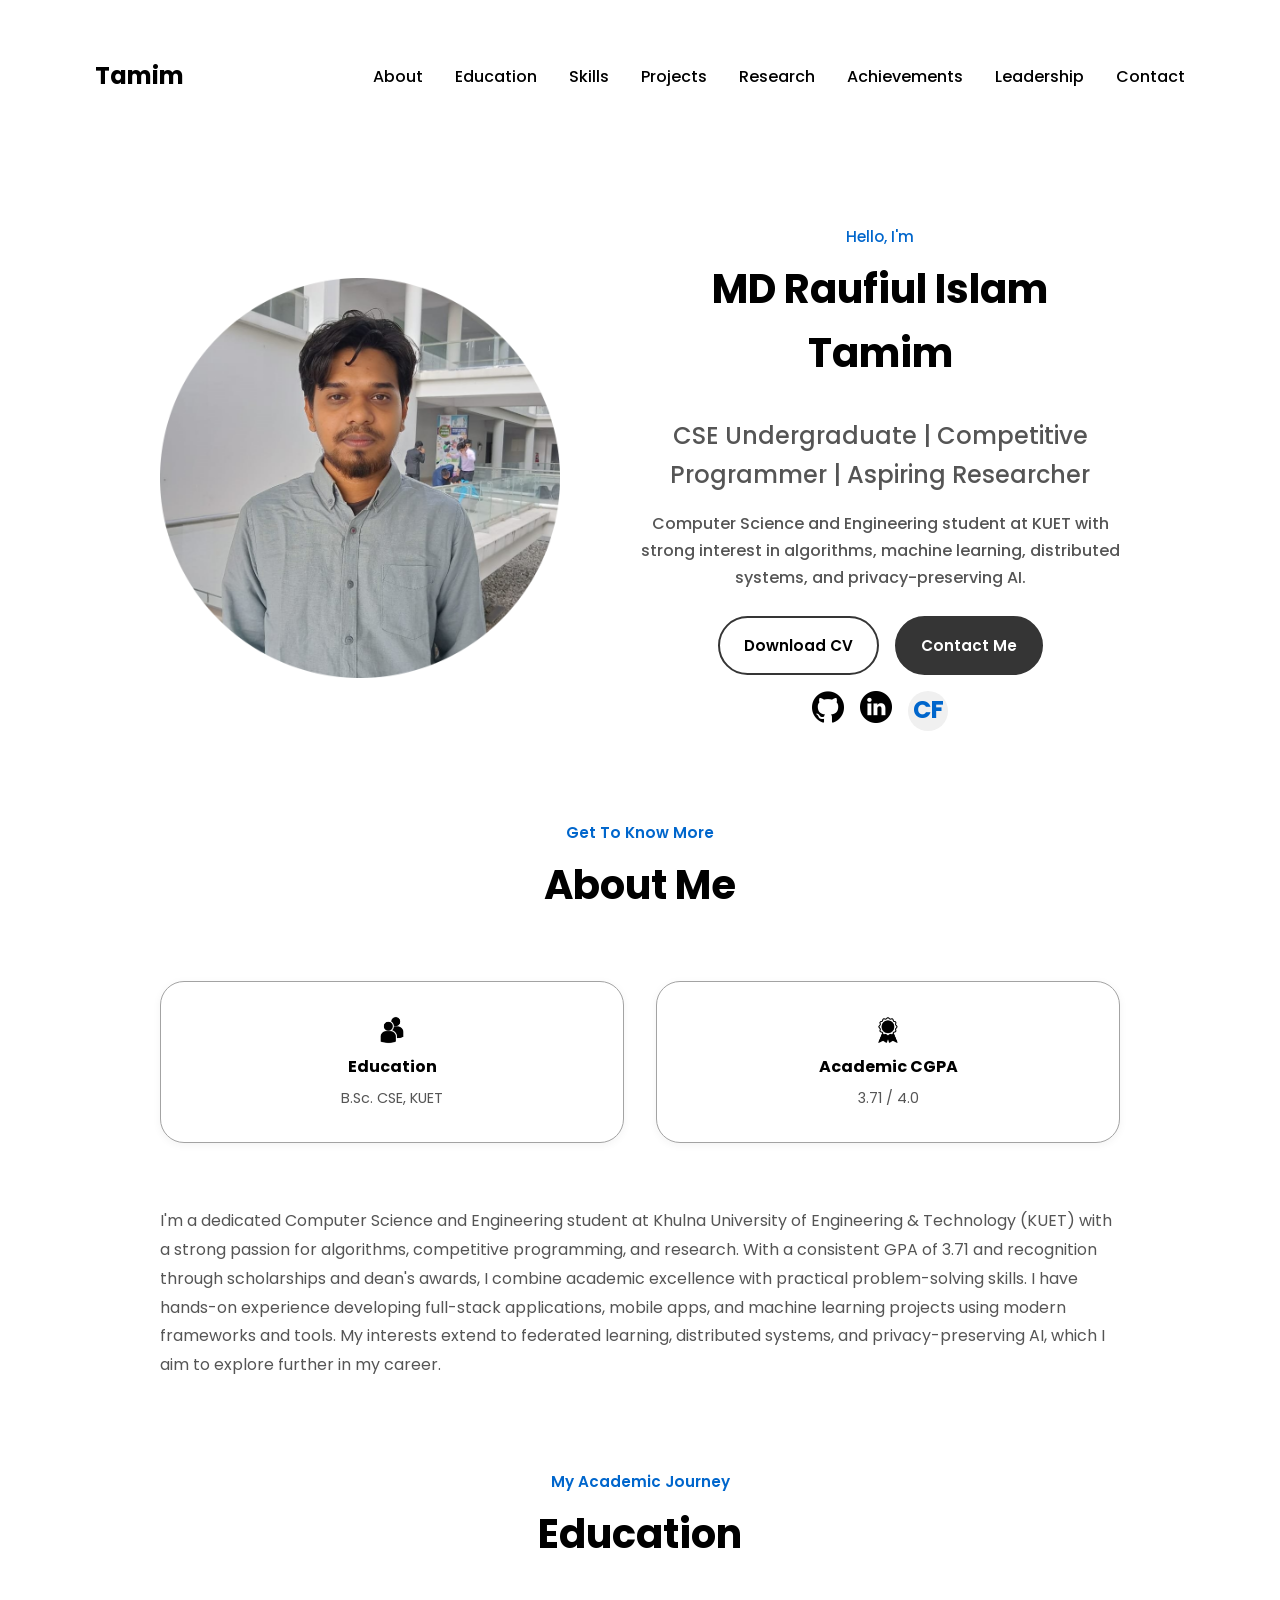
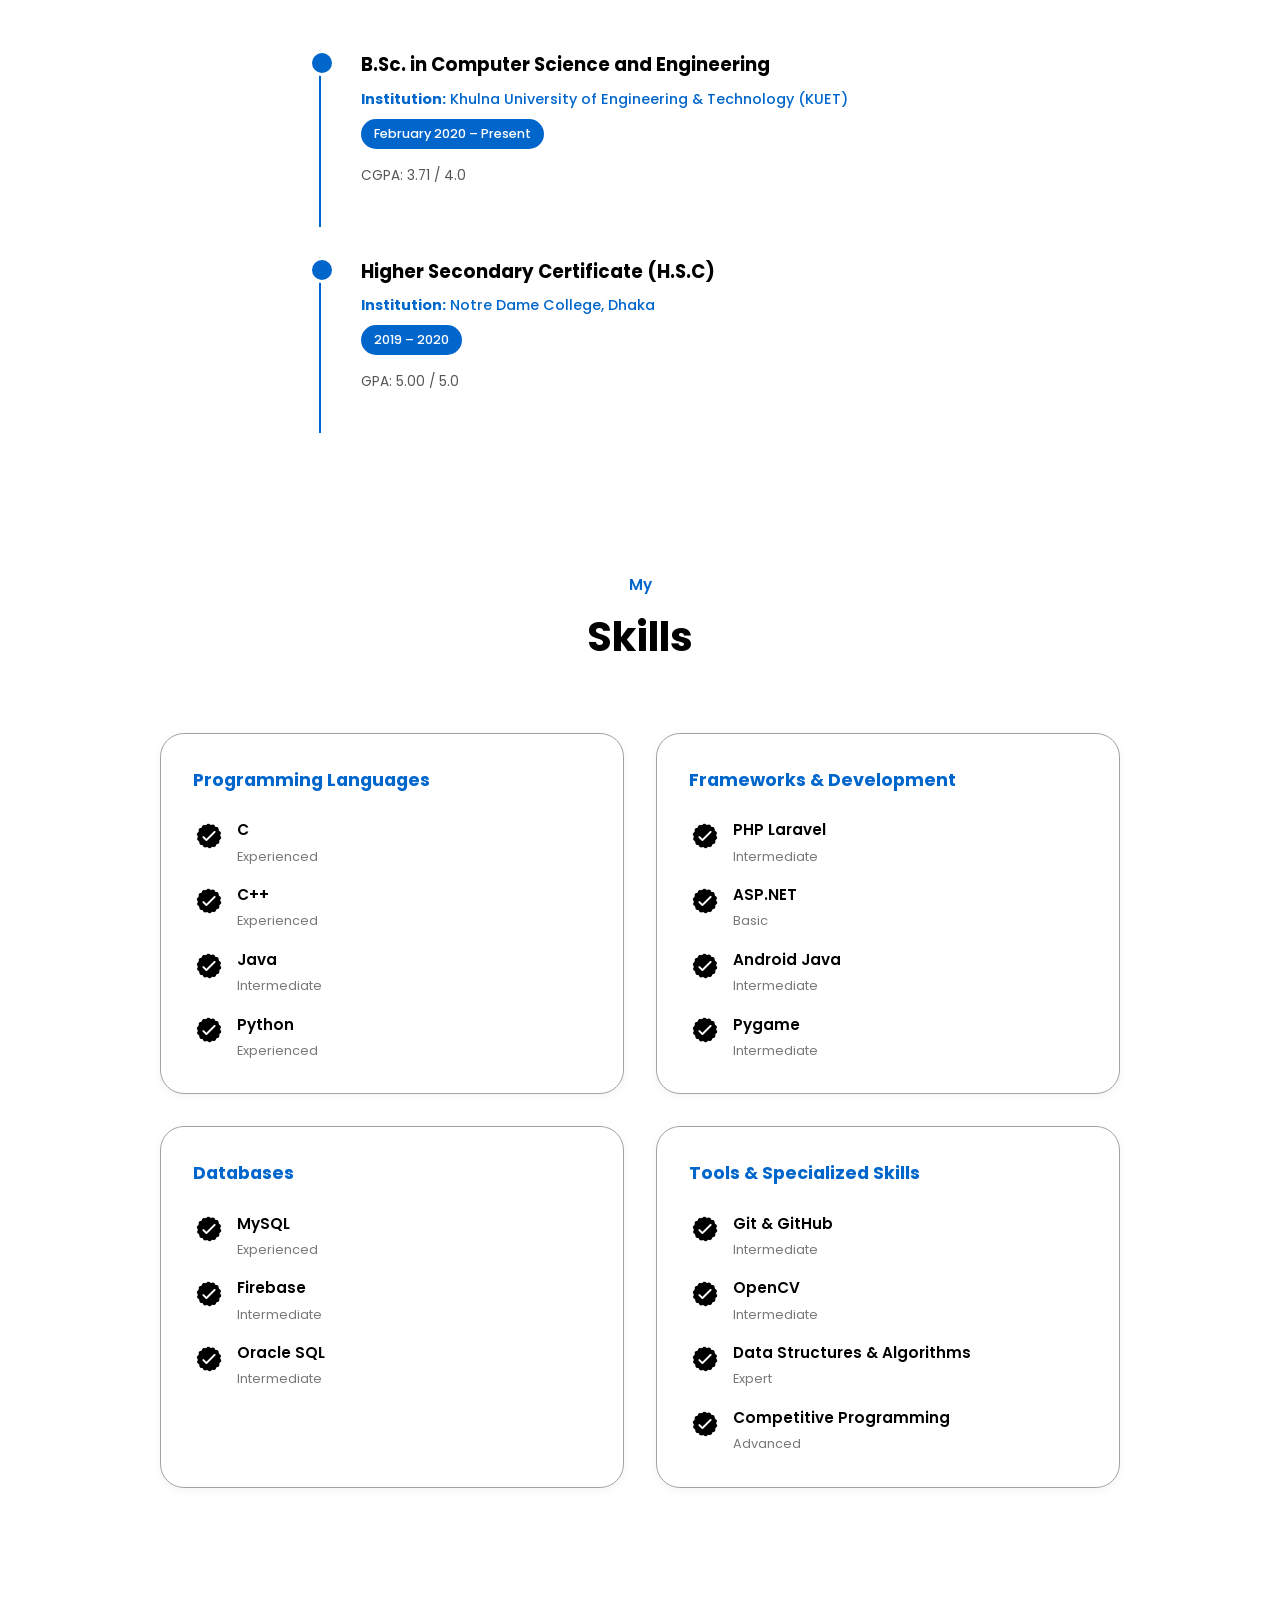
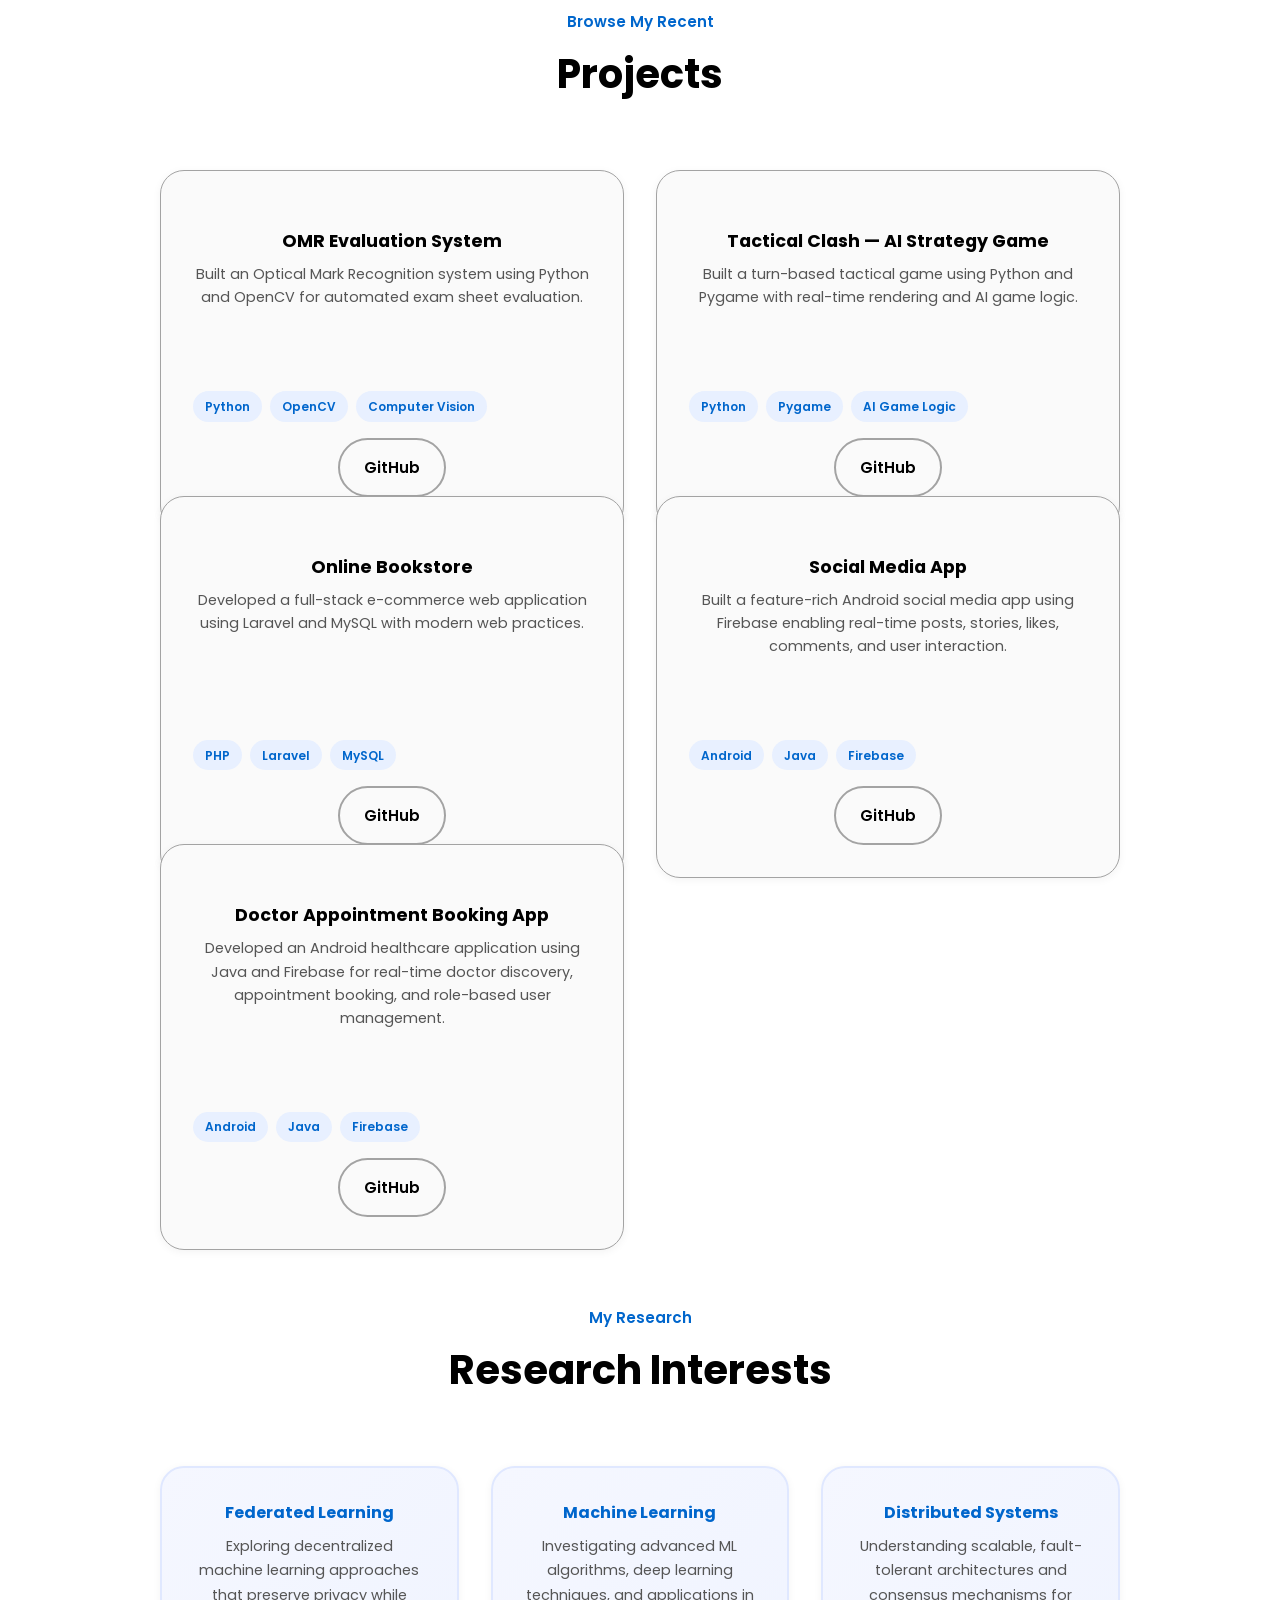
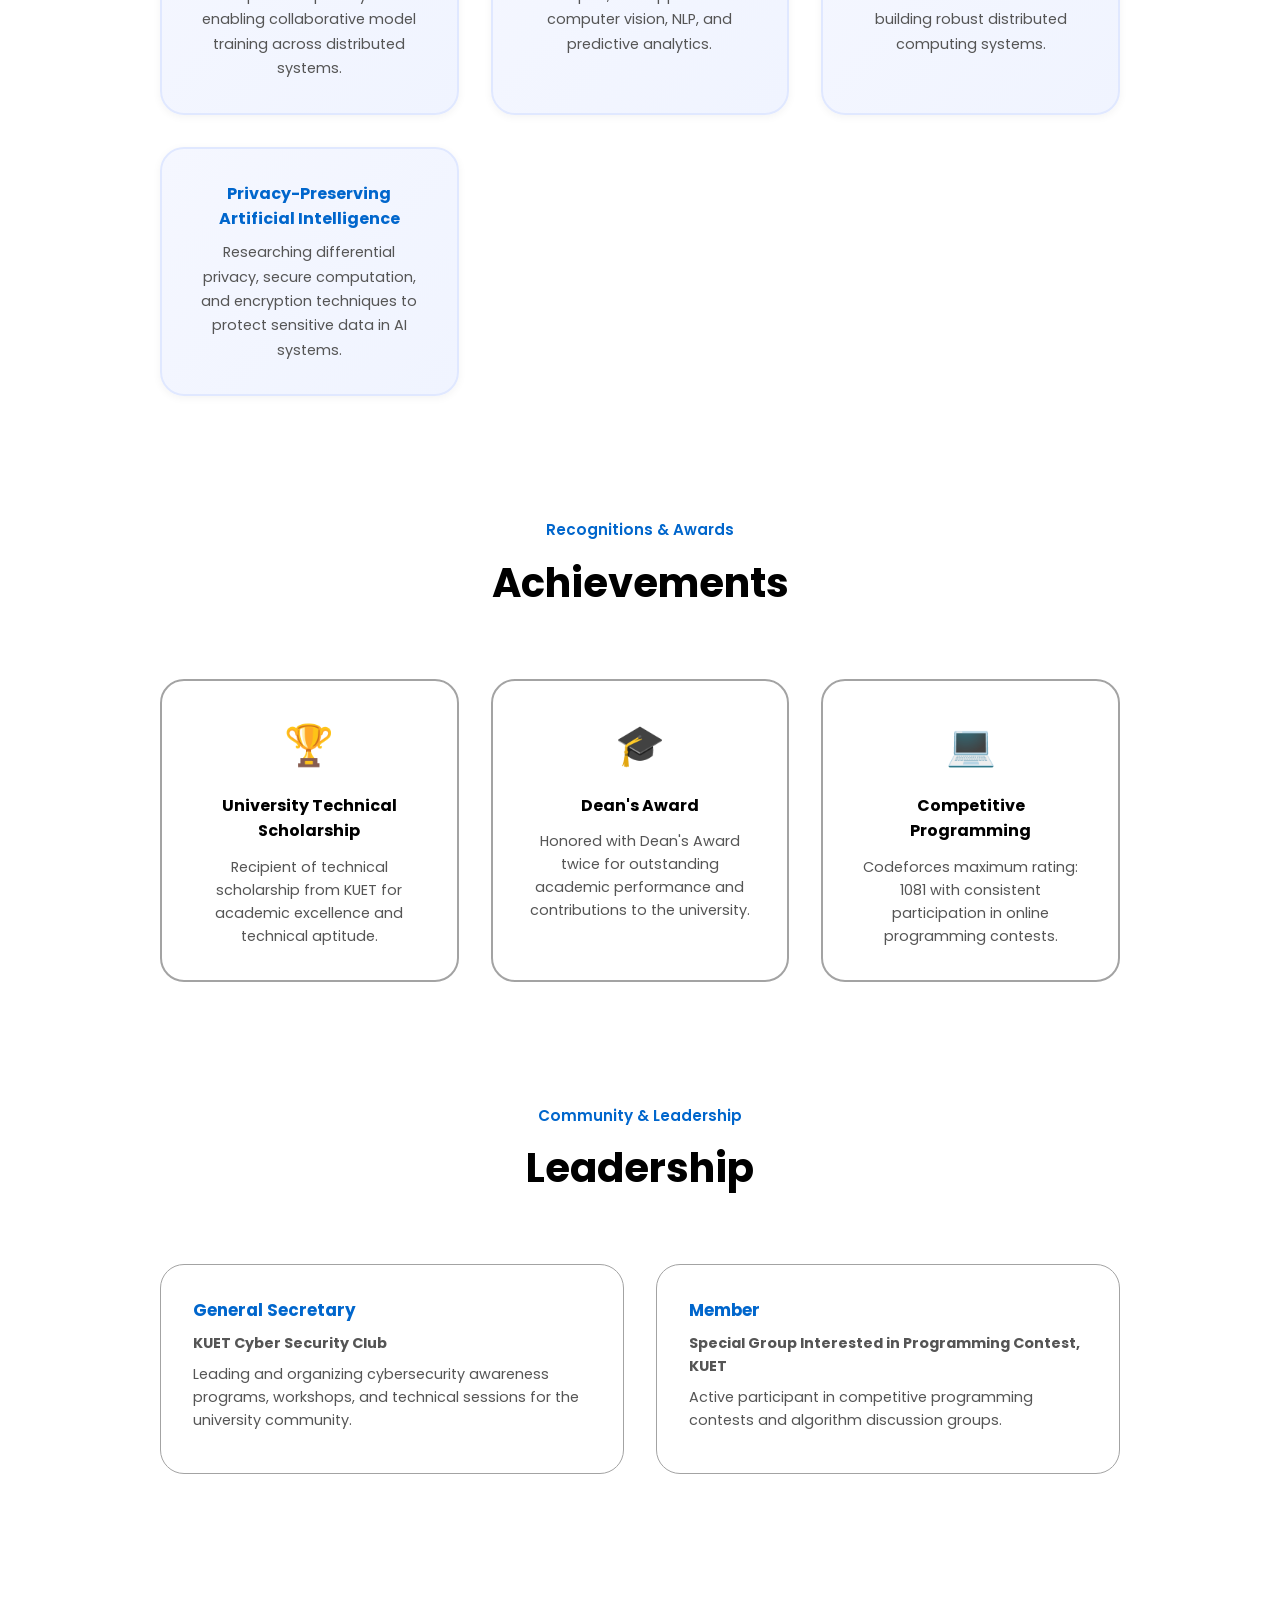
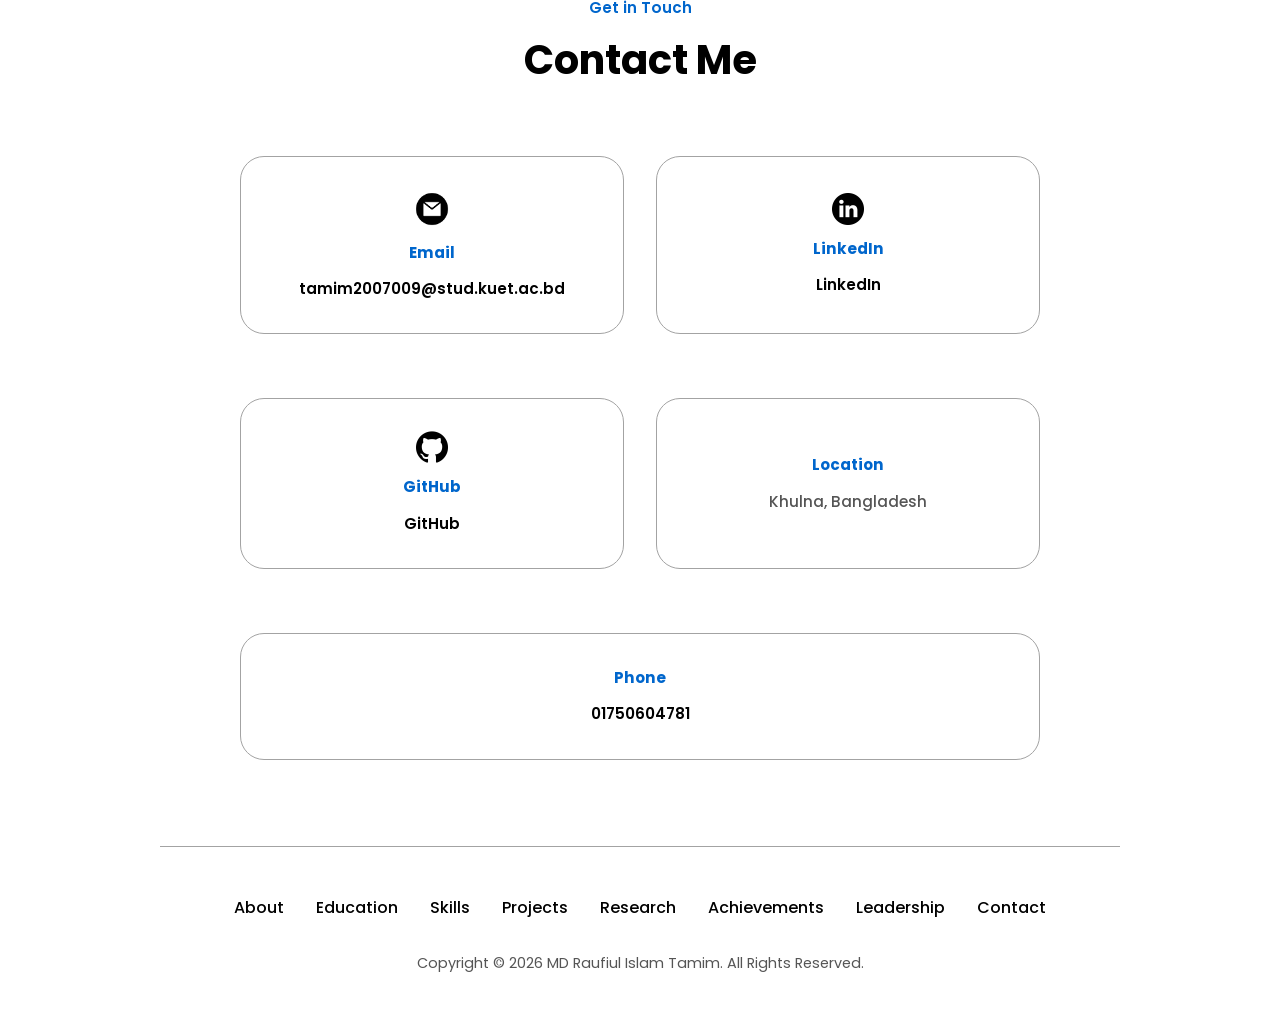
==== commit 80323ee9: "portfolio updated" ====
--- a/index.html
+++ b/index.html
@@ -3,31 +3,30 @@
 <head>
     <meta charset="UTF-8">
     <meta name="viewport" content="width=device-width, initial-scale=1.0">
-    <title>My Portfolio</title>
+    <title>MD Raufiul Islam Tamim | Computer Science Student & Competitive Programmer</title>
      <link rel="stylesheet" href="style.css">
      <link rel="stylesheet" href="mediaqueries.css">
 </head>
 <body>
   
-
-  <!-- dekstop-nav -->
-    <nav id="dekstop-nav">
-
+  <!-- Desktop Navigation -->
+    <nav id="desktop-nav">
        <div class="logo">Tamim</div>
       <div>
         <ul class="nav-links">
           <li><a href="#about">About</a></li>
-          <li><a href="#experience">Experience</a></li>
+          <li><a href="#education">Education</a></li>
+          <li><a href="#skills">Skills</a></li>
           <li><a href="#projects">Projects</a></li>
+          <li><a href="#research">Research</a></li>
+          <li><a href="#achievements">Achievements</a></li>
+          <li><a href="#leadership">Leadership</a></li>
           <li><a href="#contact">Contact</a></li>
-
         </ul>
       </div>
     </nav>
 
-
-<!-- hamburger start here -->
-
+<!-- Mobile Hamburger Navigation -->
 <nav id="hamburger-nav">
   <div class="logo">Tamim</div>
   <div class="hamburger-menu">
@@ -38,492 +37,144 @@
     </div>
     <div class="menu-links">
       <li><a href="#about" onclick="toggleMenu()">About</a></li>
-      <li><a href="#experience" onclick="toggleMenu()">Experience</a></li>
+      <li><a href="#education" onclick="toggleMenu()">Education</a></li>
+      <li><a href="#skills" onclick="toggleMenu()">Skills</a></li>
       <li><a href="#projects" onclick="toggleMenu()">Projects</a></li>
+      <li><a href="#research" onclick="toggleMenu()">Research</a></li>
+      <li><a href="#achievements" onclick="toggleMenu()">Achievements</a></li>
+      <li><a href="#leadership" onclick="toggleMenu()">Leadership</a></li>
       <li><a href="#contact" onclick="toggleMenu()">Contact</a></li>
     </div>
   </div>
 </nav>
 
-
-<!--profile section part -->
-
-
+<!-- Hero Profile Section -->
 <section id="profile">
   <div class="section__pic-container">
-    <img src="./assets/Me.png" alt="Tamim profile picture" />
+    <img src="./assets/Me.png" alt="MD Raufiul Islam Tamim profile picture" />
   </div>
   <div class="section__text">
     <p class="section__text__p1">Hello, I'm</p>
-    <h1 class="title">Tamim</h1>
-    <p class="section__text__p2">An Undergraduate Student</p>
+    <h1 class="title">MD Raufiul Islam Tamim</h1>
+    <p class="section__text__p2">CSE Undergraduate | Competitive Programmer | Aspiring Researcher</p>
+    <p class="hero-intro">Computer Science and Engineering student at KUET with strong interest in algorithms, machine learning, distributed systems, and privacy-preserving AI.</p>
     <div class="btn-container">
-      <button
-        class="btn btn-color-2"
-        onclick="window.open('./assets/resume-example.pdf')"
-      >
+      <button class="btn btn-color-2" onclick="window.open('./assets/resume-example.pdf')">
         Download CV
       </button>
       <button class="btn btn-color-1" onclick="location.href='./#contact'">
-        Contact Info
+        Contact Me
       </button>
     </div>
     <div id="socials-container">
-      <img
-        src="./assets/linkedin.png"
-        alt="My LinkedIn profile"
-        class="icon"
-        onclick="location.href='https://linkedin.com/'"
-      />
-      <img
-        src="./assets/github.png"
-        alt="My Github profile"
-        class="icon"
-        onclick="location.href='https://github.com/'"
-      />
+      <img src="./assets/github.png" alt="My Github profile" class="icon" title="GitHub" onclick="location.href='https://github.com/'" />
+      <img src="./assets/linkedin.png" alt="My LinkedIn profile" class="icon" title="LinkedIn" onclick="location.href='https://www.linkedin.com/'" />
+      <a href="https://codeforces.com/" class="icon" title="Codeforces" style="text-decoration: none; font-weight: bold; font-size: 1.5rem; display: flex; align-items: center; justify-content: center;">CF</a>
     </div>
   </div>
-  
 </section>
 
- <!-- about section -->
-
+<!-- About Section -->
 <section id="about">
   <p class="section__text__p1">Get To Know More</p>
   <h1 class="title">About Me</h1>
   <div class="section-container">
-    
     <div class="about-details-container">
       <div class="about-containers">
         <div class="details-container">
-          <img
-            src="./assets/experience.png"
-            alt="Experience icon"
-            class="icon"
-          />
-          <h3>Experience</h3>
-          <!-- experience will be updated later -->
-          <p>Fresher</p>
+          <img src="./assets/education.png" alt="Education icon" class="icon" />
+          <h3>Education</h3>
+          <p>B.Sc. CSE, KUET</p>
         </div>
         <div class="details-container">
-          <img
-            src="./assets/education.png"
-            alt="Education icon"
-            class="icon"
-          />
-          <h3>Education</h3>
-          <p>B.Sc. Bachelors Degree</p>
+          <img src="./assets/experience.png" alt="Skills icon" class="icon" />
+          <h3>Academic CGPA</h3>
+          <p>3.71 / 4.0</p>
         </div>
       </div>
       <div class="text-container">
         <p>
-          Lorem ipsum dolor sit amet consectetur adipisicing elit. Hic quis
-          reprehenderit et laborum, rem, dolore eum quod voluptate
-          exercitationem nobis, nihil esse debitis maxime facere minus sint
-          delectus velit in eos quo officiis explicabo deleniti dignissimos.
-          Eligendi illum libero dolorum cum laboriosam corrupti quidem,
-          reiciendis ea magnam? Nulla, impedit fuga!
-
-
+          I'm a dedicated Computer Science and Engineering student at Khulna University of Engineering & Technology (KUET) with a strong passion for algorithms, competitive programming, and research. With a consistent GPA of 3.71 and recognition through scholarships and dean's awards, I combine academic excellence with practical problem-solving skills. I have hands-on experience developing full-stack applications, mobile apps, and machine learning projects using modern frameworks and tools. My interests extend to federated learning, distributed systems, and privacy-preserving AI, which I aim to explore further in my career.
         </p>
       </div>
     </div>
   </div>
-  <img
-    src="./assets/arrow.png"
-    alt="Arrow icon"
-    class="icon arrow"
-    onclick="location.href='./#experience'"
-  />
-
 </section>
 
-<!-- Timeline section -->
+<!-- Education Section - Data driven -->
+<section id="education"></section>
 
+<!-- Skills Section - Data driven -->
+<section id="skills"></section>
 
+<!-- Projects Section - Data driven -->
+<section id="projects"></section>
 
-    <section id="timeline">
-     
+<!-- Research Interests Section - Data driven -->
+<section id="research"></section>
 
-        <p class="section__text__p1">Explore My</p>
-        <h1 class="title">Timeline</h1>
+<!-- Achievements Section - Data driven -->
+<section id="achievements"></section>
 
-        <div class="history-tl-container">
+<!-- Leadership Section - Data driven -->
+<section id="leadership"></section>
 
-          <ul class="timeline-ul">
-                
-                 
-                   
-            <li class="timeline-li">
-                <div class="timestamp">
-                    <h1>BSc in Computer Science and Engineering</h1>
-                    <h3>Khulna University of Engineering & Technology, Khulna, Bangladesh</h3>
-                
-                    <p class="time"><b>2020-2025</b></p>
-                </div>
-            </li>
-            <li class="timeline-li">
-                <div class="timestamp">
-                  <h1>Higher Secondary Certificate(H.S.C)</h1>
-                    <h3>Notre Dame College, Dhaka</h3>
-                    <p class="time"><b>2018-2020</b> (group-11)</p>
-                </div>
-            </li>
-            <li class="timeline-li">
-              <div class="timestamp">
-                <h1> Secondary School Certificate(S.S.C)</h1>
-                  <h3>Cantonment Public School & College,Parbatipur, Dinajpur/(BUSMS)</h3>
-                  <p class="time"><b>2016-18</b></p>
-              </div>
-          </li>
-
-
-        </ul>
-          
-        </div>
-        <img
-    src="./assets/arrow.png"
-    alt="Arrow icon"
-    class="icon arrow"
-    onclick="location.href='./#experience'"
-  />
-
-    </section>
-    
-   
-
-
-<!-- Experience section -->
-
-
-<section id="experience">
-  <p class="section__text__p1">Explore My</p>
-  <h1 class="title">Experience</h1>
-  <div class="experience-details-container">
-    <div class="about-containers">
-      <div class="details-container">
-        <h2 class="experience-sub-title">Programming Language</h2>
-        <div class="article-container">
-          <article>
-            <img
-              src="./assets/checkmark.png"
-              alt="Experience icon"
-              class="icon"
-            />
-            <div>
-              <h3>Structured Programming(C)</h3>
-              <p>Experienced</p>
-            </div>
-          </article>
-          <article>
-            <img
-              src="./assets/checkmark.png"
-              alt="Experience icon"
-              class="icon"
-            />
-            <div>
-              <h3>C++</h3>
-              <p>Experienced</p>
-            </div>
-          </article>
-          <article>
-            <img
-              src="./assets/checkmark.png"
-              alt="Experience icon"
-              class="icon"
-            />
-            <div>
-              <h3>Java</h3>
-              <p>Intermediate</p>
-            </div>
-          </article>
-          <article>
-            <img
-              src="./assets/checkmark.png"
-              alt="Experience icon"
-              class="icon"
-            />
-            <div>
-              <h3>Python</h3>
-              <p>Basic</p>
-            </div>
-          </article>
-          <article>
-            <img
-              src="./assets/checkmark.png"
-              alt="Experience icon"
-              class="icon"
-            />
-            <div>
-              <h3>Assembly language(8086)</h3>
-              <p>Intermediate</p>
-            </div>
-          </article>
-          <article>
-            <img
-              src="./assets/checkmark.png"
-              alt="Experience icon"
-              class="icon"
-            />
-            <div>
-              <h3>Oracle database</h3>
-              <p>Intermediate</p>
-            </div>
-          </article>
-          <article>
-            <img
-              src="./assets/checkmark.png"
-              alt="Experience icon"
-              class="icon"
-            />
-            <div>
-              <h3>OOP in C++ & Java</h3>
-              <p>Experience</p>
-            </div>
-          </article>
-        </div>
-      </div>
-      <div class="details-container">
-        <h2 class="experience-sub-title">Development</h2>
-        <div class="article-container">
-          <article>
-            <img
-              src="./assets/checkmark.png"
-              alt="Experience icon"
-              class="icon"
-            />
-            <div>
-              <h3>Android</h3>
-              <p>Intermediate</p>
-            </div>
-          </article>
-          <article>
-            <img
-              src="./assets/checkmark.png"
-              alt="Experience icon"
-              class="icon"
-            />
-            <div>
-              <h3>HTML</h3>
-              <p>Experience</p>
-            </div>
-          </article>
-          <article>
-            <img
-              src="./assets/checkmark.png"
-              alt="Experience icon"
-              class="icon"
-            />
-            <div>
-              <h3>CSS</h3>
-              <p>Intermediate</p>
-            </div>
-          </article>
-          <article>
-            <img
-              src="./assets/checkmark.png"
-              alt="Experience icon"
-              class="icon"
-            />
-            <div>
-              <h3>JavaScript</h3>
-              <p>Intermediate</p>
-            </div>
-          </article>
-
-          <article>
-            <img
-              src="./assets/checkmark.png"
-              alt="Experience icon"
-              class="icon"
-            />
-            <div>
-              <h3>PHP</h3>
-              <p>Intermediate</p>
-            </div>
-          </article>
-
-
-          <article>
-            <img
-              src="./assets/checkmark.png"
-              alt="Experience icon"
-              class="icon"
-            />
-            <div>
-              <h3>ASP.net</h3>
-              <p>Basic</p>
-            </div>
-          </article>
-          <article>
-            <img
-              src="./assets/checkmark.png"
-              alt="Experience icon"
-              class="icon"
-            />
-            <div>
-              <h3>laravel framework</h3>
-              <p>Basic</p>
-            </div>
-          </article>
-
-          <article>
-            <img
-              src="./assets/checkmark.png"
-              alt="Experience icon"
-              class="icon"
-            />
-            
-            <div>
-              <h3>Git & GitHub</h3>
-              <p>Intermediate</p>
-            </div>
-          </article>
-          
-        </div>
-      </div>
-    </div>
-  </div>
-  <img
-    src="./assets/arrow.png"
-    alt="Arrow icon"
-    class="icon arrow"
-    onclick="location.href='./#projects'"
-  />
-</section>
-
-
-
-<!-- Project portion -->
-
-<section id="projects">
-  <p class="section__text__p1">Browse My Recent</p>
-  <h1 class="title">Projects</h1>
-  <div class="experience-details-container">
-    <div class="about-containers">
-      <div class="details-container color-container">
-        <div class="article-container">
-          <img
-            src="./assets/android.jpg"
-            alt="Project 1"
-            class="project-img"
-          />
-        </div>
-        <h2 class="experience-sub-title project-title">Project One</h2>
-        <div class="btn-container">
-          <button
-            class="btn btn-color-2 project-btn"
-            onclick="location.href='https://github.com/'"
-          >
-            Github
-          </button>
-          <button
-            class="btn btn-color-2 project-btn"
-            onclick="location.href='https://github.com/'"
-          >
-            Live Demo
-          </button>
-        </div>
-      </div>
-      <div class="details-container color-container">
-        <div class="article-container">
-          <img
-            src="./assets/project-2.png"
-            alt="Project 2"
-            class="project-img"
-          />
-        </div>
-        <h2 class="experience-sub-title project-title">Project Two</h2>
-        <div class="btn-container">
-          <button
-            class="btn btn-color-2 project-btn"
-            onclick="location.href='https://github.com/'"
-          >
-            Github
-          </button>
-          <button
-            class="btn btn-color-2 project-btn"
-            onclick="location.href='https://github.com/'"
-          >
-            Live Demo
-          </button>
-        </div>
-      </div>
-      <div class="details-container color-container">
-        <div class="article-container">
-          <img
-            src="./assets/project-3.png"
-            alt="Project 3"
-            class="project-img"
-          />
-        </div>
-        <h2 class="experience-sub-title project-title">Project Three</h2>
-        <div class="btn-container">
-          <button
-            class="btn btn-color-2 project-btn"
-            onclick="location.href='https://github.com/'"
-          >
-            Github
-          </button>
-          <button
-            class="btn btn-color-2 project-btn"
-            onclick="location.href='https://github.com/'"
-          >
-            Live Demo
-          </button>
-        </div>
-      </div>
-    </div>
-  </div>
-  <img
-    src="./assets/arrow.png"
-    alt="Arrow icon"
-    class="icon arrow"
-    onclick="location.href='./#contact'"
-  />
-</section>
-
-
-
-<!-- Contact section -->
-
-
+<!-- Contact Section -->
 <section id="contact">
   <p class="section__text__p1">Get in Touch</p>
   <h1 class="title">Contact Me</h1>
   <div class="contact-info-upper-container">
     <div class="contact-info-container">
-      <img
-        src="./assets/email.png"
-        alt="Email icon"
-        class="icon contact-icon email-icon"
-      />
-      <p><a href="mailto:examplemail@gmail.com">Example@gmail.com</a></p>
+      <img src="./assets/email.png" alt="Email icon" class="icon contact-icon email-icon" />
+      <h3>Email</h3>
+      <p><a href="mailto:tamim2007009@stud.kuet.ac.bd">tamim2007009@stud.kuet.ac.bd</a></p>
     </div>
     <div class="contact-info-container">
-      <img
-        src="./assets/linkedin.png"
-        alt="LinkedIn icon"
-        class="icon contact-icon"
-      />
-      <p><a href="https://www.linkedin.com">LinkedIn</a></p>
+      <img src="./assets/linkedin.png" alt="LinkedIn icon" class="icon contact-icon" />
+      <h3>LinkedIn</h3>
+      <p><a href="https://www.linkedin.com/">LinkedIn</a></p>
+    </div>
+  </div>
+  <div class="contact-info-upper-container">
+    <div class="contact-info-container">
+      <img src="./assets/github.png" alt="GitHub icon" class="icon contact-icon" />
+      <h3>GitHub</h3>
+      <p><a href="https://github.com/">GitHub</a></p>
+    </div>
+    <div class="contact-info-container">
+      <h3>Location</h3>
+      <p>Khulna, Bangladesh</p>
+    </div>
+  </div>
+  <div class="contact-info-upper-container">
+    <div class="contact-info-container">
+      <h3>Phone</h3>
+      <p><a href="tel:01750604781">01750604781</a></p>
     </div>
   </div>
 </section>
+
 <footer>
   <nav>
     <div class="nav-links-container">
       <ul class="nav-links">
         <li><a href="#about">About</a></li>
-        <li><a href="#experience">Experience</a></li>
+        <li><a href="#education">Education</a></li>
+        <li><a href="#skills">Skills</a></li>
         <li><a href="#projects">Projects</a></li>
+        <li><a href="#research">Research</a></li>
+        <li><a href="#achievements">Achievements</a></li>
+        <li><a href="#leadership">Leadership</a></li>
         <li><a href="#contact">Contact</a></li>
       </ul>
     </div>
   </nav>
-  <p>Copyright &#169; 2024 Tamim. All Rights Reserved.</p>
+  <p>Copyright &#169; 2026 MD Raufiul Islam Tamim. All Rights Reserved.</p>
 </footer>
+
+<!-- Load Portfolio Data and Rendering Engine -->
+<script src="portfolio-data.js"></script>
+<script src="portfolio-render.js"></script>
 <script src="script.js"></script>
 </body>
 </html>
-
--- a/style.css
+++ b/style.css
@@ -1,5 +1,5 @@
 /* GENERAL */
-@import url("https://fonts.googleapis.com/css2?family=Poppins:wght@300;400;500;600&display=swap");
+@import url("https://fonts.googleapis.com/css2?family=Poppins:wght@300;400;500;600;700&display=swap");
 
 *{
     margin: 0;
@@ -10,18 +10,29 @@
 }
 
 html {
-  scroll-padding-top:  70px; /* Adjust the value based on the height of your header or any fixed elements */
+  scroll-padding-top:  70px;
 }
 
 body {
     font-family: "Poppins", sans-serif;
+    background-color: #ffffff;
+    font-size: 16px;
+    font-weight: 400;
+    line-height: 1.6;
   }
   html {
     scroll-behavior: smooth;
   }
   p {
     color: rgb(85, 85, 85);
+    font-weight: 400;
   }
+  
+  h1, h2, h3, h4, h5, h6 {
+    font-family: "Poppins", sans-serif;
+    font-weight: 600;
+  }
+  
   a,
 .btn {
   transition: all 300ms ease;
@@ -38,21 +49,24 @@
 .nav-links {
   gap: 2rem;
   list-style: none;
-  font-size: 1.5rem;
+  font-size: 1rem;
+  font-weight: 500;
 }
 a {
   color: black;
   text-decoration: none;
   text-decoration-color: white;
+  font-weight: 500;
 }
 a:hover {
-  color: grey;
+  color: #0066cc;
   text-decoration: underline;
   text-underline-offset: 1rem;
   text-decoration-color: rgb(181, 181, 181);
 }
 .logo {
-  font-size: 2rem;
+  font-size: 1.5rem;
+  font-weight: 700;
 }
 .logo:hover {
   cursor: default;
@@ -91,6 +105,8 @@
   max-height: 0;
   overflow: hidden;
   transition: all 0.3 ease-in-out;
+  border: 1px solid rgb(163, 163, 163);
+  border-radius: 0.5rem;
 }
 .menu-links a {
   display: block;
@@ -106,7 +122,7 @@
 }
 
 .menu-links.open {
-  max-height: 300px;
+  max-height: 500px;
 }
 
 .hamburger-icon.open span:first-child {
@@ -131,27 +147,29 @@
 .hamburger-icon span:first-child {
   transform: none;
 }
+
 section {
   padding-top: 4vh;
-  height: 96vh;
   margin: 0 10rem;
   box-sizing: border-box;
   min-height: fit-content;
+  padding-bottom: 4vh;
 }
 
 .section-container {
   display: flex;
 }
+
 /* PROFILE SECTION */
 
 #profile {
   display: flex;
   justify-content: center;
   gap: 5rem;
-  height: 80vh;
-  min-height:  500px; /* Ensure there's enough space for the content */
-
-
+  height: fit-content;
+  min-height: 500px;
+  padding-top: 8vh;
+  padding-bottom: 4vh;
 }
 
 .section__pic-container {
@@ -159,29 +177,55 @@
   height: 400px;
   width: 400px;
   margin: auto 0;
+  border-radius: 2rem;
+  overflow: hidden;
+}
+
+.section__pic-container img {
+  width: 100%;
+  height: 100%;
+  object-fit: cover;
 }
 
 .section__text {
   align-self: center;
   text-align: center;
+  flex: 1;
 }
 
 .section__text p {
-  font-weight: 600;
+  font-weight: 500;
 }
 
 .section__text__p1 {
   text-align: center;
+  font-size: 0.95rem;
+  color: #0066cc;
+  margin-bottom: 0.5rem;
+  font-weight: 600;
 }
 
 .section__text__p2 {
-  font-size: 1.75rem;
+  font-size: 1.5rem;
   margin-bottom: 1rem;
+  font-weight: 600;
+}
+
+.hero-intro {
+  font-size: 1rem;
+  line-height: 1.7;
+  margin-bottom: 1.5rem;
+  max-width: 500px;
+  margin-left: auto;
+  margin-right: auto;
+  font-weight: 400;
 }
 
 .title {
-  font-size: 3rem;
+  font-size: 2.5rem;
   text-align: center;
+  margin-bottom: 2rem;
+  font-weight: 700;
 }
 
 #socials-container {
@@ -189,6 +233,25 @@
   justify-content: center;
   margin-top: 1rem;
   gap: 1rem;
+}
+
+#socials-container a {
+  display: inline-flex;
+  align-items: center;
+  justify-content: center;
+  background-color: #f0f0f0;
+  border-radius: 50%;
+  width: 2.5rem;
+  height: 2.5rem;
+  font-weight: 700;
+  color: #0066cc;
+  transition: all 300ms ease;
+}
+
+#socials-container a:hover {
+  background-color: #0066cc;
+  color: white;
+  text-decoration: none;
 }
 
 /* ICONS */
@@ -204,303 +267,601 @@
   display: flex;
   justify-content: center;
   gap: 1rem;
+  flex-wrap: wrap;
 }
 
 .btn {
   font-weight: 600;
   transition: all 300ms ease;
-  padding: 1rem;
-  width: 8rem;
+  padding: 1rem 1.5rem;
   border-radius: 2rem;
-}
-
-.btn-color-1,
+  border: 2px solid rgb(53, 53, 53);
+  cursor: pointer;
+  font-size: 0.95rem;
+  font-family: "Poppins", sans-serif;
+}
+
+.btn-color-1 {
+  background: rgb(53, 53, 53);
+  color: white;
+}
+
+.btn-color-1:hover {
+  background: rgb(0, 0, 0);
+  border-color: rgb(0, 0, 0);
+}
+
 .btn-color-2 {
-  border: rgb(53, 53, 53) 0.1rem solid;
-}
-
-.btn-color-1:hover,
-.btn-color-2:hover {
-  cursor: pointer;
-}
-
-.btn-color-1,
+  background: none;
+  color: black;
+}
+
 .btn-color-2:hover {
   background: rgb(53, 53, 53);
   color: white;
-}
-
-.btn-color-1:hover {
-  background: rgb(0, 0, 0);
-}
-
-.btn-color-2 {
-  background: none;
-}
-
-.btn-color-2:hover {
-  border: rgb(255, 255, 255) 0.1rem solid;
-}
-
-.btn-container {
-  gap: 1rem;
-}
-
+  border-color: rgb(53, 53, 53);
+}
 
 /* about section */
-
 
 #about {
     position: relative;
-  }
-  
-  .about-containers {
-    gap: 2rem;
-    margin-bottom: 2rem;
-    margin-top: 2rem;
-  }
-  
-  .about-details-container {
-    justify-content: center;
-    flex-direction: column;
-  }
-  
-  .about-containers,
-  .about-details-container {
-    display: flex;
-  }
-  
-  .about-pic {
-    border-radius: 2rem;
-  }
-  
-  .arrow {
-    position: absolute;
-    right: -5rem;
-    bottom: 2.5rem;
-  }
-  
-  .details-container {
-    padding: 1.5rem;
-    flex: 1;
-    background: white;
-    border-radius: 2rem;
-    border: rgb(53, 53, 53) 0.1rem solid;
-    border-color: rgb(163, 163, 163);
-    text-align: center;
-  }
-  
-  .section-container {
-    gap: 4rem;
-    height: 80%;
-  }
-  
-  .section__pic-container {
-    height: 400px;
-    width: 400px;
-    margin: auto 0;
-  }
-
-
- /* TIMELINE SECTION */
-
- #timeline,
- .history-tl-container {
-   position: relative;
-   align-items: center;
- }
-
- .history-tl-container {
-   width: 50%;
-   align-items: center;
-   display: block;
-   gap: 2rem;
-   margin-top: 2rem;
- }
-
- .history-tl-container ul.timeline-ul {
-   margin: 20px 0;
-   padding: 0;
-   display: inline-block;
-
- }
-
- .history-tl-container ul.timeline-ul li {
-   list-style: none;
-   margin-left: 30rem;
-   min-height: 50px;
-   border-left: 1px dashed #86D6FF;
-   padding: 0 0 50px 30px;
-   position: relative;
- }
-
- .history-tl-container ul.timeline-ul li:last-child {
-   border-left: 0;
- }
-
- .history-tl-container ul.timeline-ul li::before {
-   position: absolute;
-   left: -18px;
-   top: -5px;
-   content: " ";
-   border: 8px solid rgba(255, 255, 255, 0.74);
-   border-radius: 500%;
-   background: #258CC7;
-   height: 20px;
-   width: 20px;
-   transition: all 500ms ease-in-out;
-
- }
-
- .history-tl-container ul.timeline-ul li:hover::before {
-   border-color: #258CC7;
-   transition: all 1000ms ease-in-out;
- }
-
- ul.timeline-ul li .item-detail {
-   color: rgba(0, 0, 0, 0.5);
-   font-size: 12px;
- }
-
- ul.li .timestamp {
-   color: #8D8D8D;
-   position: absolute;
-   width: 100px;
-   left: -50%;
-   text-align: right;
-   font-size: 12px;
- }
-
- .bottom-container {
-   position: relative;
-   right: -2.5rem;
-   bottom: 2.5rem;
- }
-
- .time {
-   background: #258CC7;
-   display: inline-block;
-   color: white;
-   font-size: 15px;
-   width: auto;
-   white-space: nowrap;
- }
-
-
-  /* experience section */
-
-  #experience {
+    padding-top: 6vh;
+}
+
+.about-containers {
+  gap: 2rem;
+  margin-bottom: 2rem;
+  margin-top: 2rem;
+  flex-wrap: wrap;
+}
+
+.about-details-container {
+  justify-content: center;
+  flex-direction: column;
+}
+
+.about-containers,
+.about-details-container {
+  display: flex;
+}
+
+.about-pic {
+  border-radius: 2rem;
+}
+
+.arrow {
+  display: none;
+}
+
+.details-container {
+  padding: 2rem;
+  flex: 1;
+  background: white;
+  border-radius: 1.5rem;
+  border: 1px solid rgb(163, 163, 163);
+  text-align: center;
+  box-shadow: 0 2px 8px rgba(0, 0, 0, 0.05);
+  transition: all 300ms ease;
+}
+
+.details-container:hover {
+  box-shadow: 0 4px 16px rgba(0, 0, 0, 0.1);
+  transform: translateY(-2px);
+}
+
+.details-container h3 {
+  font-size: 1rem;
+  font-weight: 700;
+  margin-bottom: 0.5rem;
+}
+
+.details-container p {
+  font-size: 0.9rem;
+  font-weight: 400;
+}
+
+.section-container {
+  gap: 4rem;
+}
+
+.text-container {
+  margin-top: 2rem;
+  line-height: 1.8;
+  text-align: left;
+}
+
+.text-container p {
+  font-size: 1rem;
+}
+
+/* EDUCATION SECTION */
+
+#education {
     position: relative;
-  }
-  
-  .experience-sub-title {
-    color: rgb(85, 85, 85);
-    font-weight: 600;
-    font-size: 1.75rem;
-    margin-bottom: 2rem;
-  }
-  
-  .experience-details-container {
-    display: flex;
-    justify-content: center;
-    flex-direction: column;
-  }
-  
-  .article-container {
-    display: flex;
-    text-align: initial;
-    flex-wrap: wrap;
-    flex-direction: row;
-    gap: 2.5rem;
-    justify-content: space-around;
-  }
-  
-  article {
-    display: flex;
-    width: 10rem;
-    justify-content: space-around;
-    gap: 0.5rem;
-  }
-  
-  article .icon {
-    cursor: default;
-  }
-  
+    padding-top: 6vh;
+}
+
+.education-container {
+  display: flex;
+  justify-content: center;
+  width: 100%;
+}
+
+#education,
+.history-tl-container {
+  position: relative;
+}
+
+.history-tl-container {
+  width: 100%;
+  align-items: center;
+  display: block;
+  margin-top: 2rem;
+}
+
+.history-tl-container ul.timeline-ul {
+  margin: 20px auto;
+  padding: 0;
+  display: flex;
+  flex-direction: column;
+  align-items: center;
+  list-style: none;
+}
+
+.history-tl-container ul.timeline-ul li {
+  list-style: none;
+  width: 90%;
+  max-width: 600px;
+  min-height: 80px;
+  border-left: 2px solid #0066cc;
+  padding: 0 0 40px 40px;
+  position: relative;
+  margin-bottom: 30px;
+}
+
+.history-tl-container ul.timeline-ul li:last-child {
+  border-left: 2px solid #0066cc;
+}
+
+.history-tl-container ul.timeline-ul li::before {
+  position: absolute;
+  left: -12px;
+  top: 0;
+  content: " ";
+  border: 3px solid white;
+  border-radius: 50%;
+  background: #0066cc;
+  height: 20px;
+  width: 20px;
+  transition: all 300ms ease;
+}
+
+.history-tl-container ul.timeline-ul li:hover::before {
+  transform: scale(1.3);
+  transition: all 300ms ease;
+}
+
+.timestamp {
+  text-align: left;
+}
+
+.timestamp h3 {
+  font-size: 1.15rem;
+  color: black;
+  margin-bottom: 0.5rem;
+  font-weight: 700;
+}
+
+.timestamp h4 {
+  font-size: 0.95rem;
+  color: #0066cc;
+  font-weight: 500;
+  margin-bottom: 0.5rem;
+}
+
+.education-label {
+  font-size: 0.9rem;
+  color: #0066cc;
+  font-weight: 500;
+  margin-bottom: 0.5rem;
+}
+
+.time {
+  background: #0066cc;
+  display: inline-block;
+  color: white;
+  font-size: 0.8rem;
+  padding: 0.3rem 0.8rem;
+  border-radius: 1rem;
+  margin-bottom: 0.5rem;
+  font-weight: 500;
+}
+
+.education-detail {
+  font-size: 0.85rem;
+  color: rgb(85, 85, 85);
+  margin-top: 0.5rem;
+  font-weight: 400;
+}
+
+/* SKILLS SECTION */
+
+#skills {
+  position: relative;
+  padding-top: 6vh;
+}
+
+.skills-container {
+  display: flex;
+  justify-content: center;
+  width: 100%;
+}
+
+.skill-card {
+  flex: 1;
+  min-width: 280px;
+}
+
+.skill-category-title {
+  color: #0066cc;
+  font-weight: 700;
+  font-size: 1.1rem;
+  margin-bottom: 1.5rem;
+  text-align: left;
+}
+
+.skill-items {
+  display: flex;
+  flex-direction: column;
+  gap: 1rem;
+  text-align: left;
+}
+
+.skill-item {
+  display: flex;
+  gap: 0.75rem;
+  align-items: flex-start;
+}
+
+.skill-item .icon {
+  flex-shrink: 0;
+  margin-top: 0.1rem;
+}
+
+.skill-item h3 {
+  font-size: 0.95rem;
+  font-weight: 600;
+  color: black;
+  margin-bottom: 0.25rem;
+}
+
+.skill-item p {
+  font-size: 0.8rem;
+  color: rgb(120, 120, 120);
+  font-weight: 400;
+}
+
 /* PROJECTS SECTION */
 
 #projects {
     position: relative;
-  }
-  
-  .color-container {
-    border-color: rgb(163, 163, 163);
-    background: rgb(250, 250, 250);
-  }
-  
-  .project-img {
-    border-radius: 2rem;
-    width: 90%;
-    height: 90%;
-  }
-  
-  .project-title {
-    margin: 1rem;
-    color: black;
-  }
-  
-  .project-btn {
-    color: black;
-    border-color: rgb(163, 163, 163);
-  }
-  
+    padding-top: 6vh;
+}
+
+.projects-container {
+  display: flex;
+  justify-content: center;
+  width: 100%;
+}
+
+.about-containers.projects-list {
+  display: grid;
+  grid-template-columns: repeat(auto-fit, minmax(300px, 1fr));
+  gap: 2rem;
+  width: 100%;
+}
+
+.project-card {
+  display: flex;
+  flex-direction: column;
+  height: 100%;
+}
+
+.color-container {
+  border-color: rgb(163, 163, 163);
+  background: rgb(250, 250, 250);
+}
+
+.project-img {
+  border-radius: 2rem;
+  width: 90%;
+  height: 200px;
+  object-fit: cover;
+}
+
+.project-title {
+  margin: 1.5rem 0 0.5rem 0;
+  color: black;
+  font-size: 1.1rem;
+  font-weight: 700;
+}
+
+.project-description {
+  font-size: 0.9rem;
+  line-height: 1.6;
+  color: rgb(85, 85, 85);
+  margin-bottom: 1rem;
+  flex-grow: 1;
+  font-weight: 400;
+}
+
+.tech-tags {
+  display: flex;
+  gap: 0.5rem;
+  flex-wrap: wrap;
+  margin-bottom: 1rem;
+}
+
+.tech-badge {
+  background: #e8f0ff;
+  color: #0066cc;
+  padding: 0.35rem 0.75rem;
+  border-radius: 1rem;
+  font-size: 0.75rem;
+  font-weight: 600;
+}
+
+.project-btn {
+  color: black;
+  border-color: rgb(163, 163, 163);
+}
+
+.project-card .btn-container {
+  margin-top: auto;
+}
+
+/* RESEARCH SECTION */
+
+#research {
+  position: relative;
+  padding-top: 6vh;
+}
+
+.research-container {
+  display: flex;
+  justify-content: center;
+  width: 100%;
+}
+
+.research-cards {
+  display: grid;
+  grid-template-columns: repeat(auto-fit, minmax(250px, 1fr));
+  gap: 2rem;
+  width: 100%;
+}
+
+.research-card {
+  padding: 2rem;
+  background: linear-gradient(135deg, #f5f7ff 0%, #f0f4ff 100%);
+  border: 2px solid #e0e8ff;
+  border-radius: 1.5rem;
+  transition: all 300ms ease;
+}
+
+.research-card:hover {
+  border-color: #0066cc;
+  box-shadow: 0 4px 16px rgba(0, 102, 204, 0.15);
+  transform: translateY(-4px);
+}
+
+.research-title {
+  color: #0066cc;
+  font-size: 1.05rem;
+  font-weight: 700;
+  margin-bottom: 1rem;
+}
+
+.research-card p {
+  line-height: 1.7;
+  font-size: 0.9rem;
+  color: rgb(85, 85, 85);
+  font-weight: 400;
+}
+
+/* ACHIEVEMENTS SECTION */
+
+#achievements {
+  position: relative;
+  padding-top: 6vh;
+}
+
+.achievements-container {
+  display: flex;
+  justify-content: center;
+  width: 100%;
+}
+
+.achievements-list {
+  display: grid;
+  grid-template-columns: repeat(auto-fit, minmax(280px, 1fr));
+  gap: 2rem;
+  width: 100%;
+}
+
+.achievement-item {
+  padding: 2rem;
+  background: white;
+  border: 2px solid rgb(163, 163, 163);
+  border-radius: 1.5rem;
+  text-align: center;
+  transition: all 300ms ease;
+}
+
+.achievement-item:hover {
+  border-color: #0066cc;
+  box-shadow: 0 4px 16px rgba(0, 102, 204, 0.1);
+  transform: translateY(-4px);
+}
+
+.achievement-number {
+  font-size: 2.5rem;
+  margin-bottom: 1rem;
+}
+
+.achievement-item h3 {
+  color: black;
+  font-size: 1rem;
+  font-weight: 700;
+  margin-bottom: 0.75rem;
+}
+
+.achievement-item p {
+  line-height: 1.6;
+  font-size: 0.9rem;
+  color: rgb(85, 85, 85);
+  font-weight: 400;
+}
+
+/* LEADERSHIP SECTION */
+
+#leadership {
+  position: relative;
+  padding-top: 6vh;
+}
+
+.leadership-container {
+  display: flex;
+  justify-content: center;
+  width: 100%;
+}
+
+.leadership-list {
+  display: grid;
+  grid-template-columns: repeat(auto-fit, minmax(300px, 1fr));
+  gap: 2rem;
+  width: 100%;
+}
+
+.leadership-item {
+  padding: 2rem;
+  background: white;
+  border: 1px solid rgb(163, 163, 163);
+  border-radius: 1.5rem;
+  transition: all 300ms ease;
+}
+
+.leadership-item:hover {
+  border-color: #0066cc;
+  box-shadow: 0 4px 16px rgba(0, 102, 204, 0.1);
+}
+
+.leadership-item h3 {
+  color: #0066cc;
+  font-size: 1.05rem;
+  font-weight: 700;
+  margin-bottom: 0.5rem;
+}
+
+.leadership-item p {
+  line-height: 1.6;
+  font-size: 0.9rem;
+  color: rgb(85, 85, 85);
+  margin-bottom: 0.5rem;
+  font-weight: 400;
+}
+
 /* CONTACT */
 
 #contact {
     display: flex;
     justify-content: center;
     flex-direction: column;
-    height: 70vh;
-  }
+    min-height: fit-content;
+    padding-top: 6vh;
+    padding-bottom: 6vh;
+}
+
+.contact-info-upper-container {
+  display: flex;
+  justify-content: center;
+  flex-wrap: wrap;
+  gap: 2rem;
+  margin: 2rem auto;
+  width: 100%;
+  max-width: 800px;
+}
+
+.contact-info-container {
+  display: flex;
+  align-items: center;
+  justify-content: center;
+  flex-direction: column;
+  gap: 0.75rem;
+  padding: 2rem;
+  background: white;
+  border: 1px solid rgb(163, 163, 163);
+  border-radius: 1.5rem;
+  flex: 1;
+  min-width: 200px;
+  transition: all 300ms ease;
+}
+
+.contact-info-container:hover {
+  border-color: #0066cc;
+  box-shadow: 0 4px 16px rgba(0, 102, 204, 0.1);
+}
+
+.contact-info-container h3 {
+  font-size: 0.95rem;
+  font-weight: 700;
+  color: #0066cc;
+  margin: 0;
+}
+
+.contact-info-container p {
+  font-size: 0.95rem;
+  margin: 0;
+  font-weight: 500;
+}
+
+.contact-info-container p a {
+  color: black;
+  text-decoration: none;
+  font-weight: 600;
+}
+
+.contact-info-container p a:hover {
+  color: #0066cc;
+  text-decoration: underline;
+}
+
+.contact-icon {
+  cursor: default;
+}
+
+.email-icon {
+  height: 2.5rem;
+}
+
+/* FOOTER SECTION */
+
+footer {
+  min-height: fit-content;
+  margin: 0 10rem;
+  padding: 3rem 0;
+  border-top: 1px solid rgb(163, 163, 163);
+}
+
+footer nav {
+  height: fit-content;
+  margin-bottom: 2rem;
+}
+
+footer p {
+  text-align: center;
+  font-size: 0.9rem;
+  color: rgb(85, 85, 85);
+  font-weight: 400;
+}
   
-  .contact-info-upper-container {
-    display: flex;
-    justify-content: center;
-    border-radius: 2rem;
-    border: rgb(53, 53, 53) 0.1rem solid;
-    border-color: rgb(163, 163, 163);
-    background: (250, 250, 250);
-    margin: 2rem auto;
-    padding: 0.5rem;
-  }
-  
-  .contact-info-container {
-    display: flex;
-    align-items: center;
-    justify-content: center;
-    gap: 0.5rem;
-    margin: 1rem;
-  }
-  
-  .contact-info-container p {
-    font-size: medium;
-  }
-  
-  .contact-icon {
-    cursor: default;
-  }
-  
-  .email-icon {
-    height: 2.5rem;
-  }
-  
-  /* FOOTER SECTION */
-  
-  footer {
-    height: 26vh;
-    margin: 0 1rem;
-  }
-  
-  footer p {
-    text-align: center;
-  }
-  
--- a/mediaqueries.css
+++ b/mediaqueries.css
@@ -1,26 +1,29 @@
 @media screen and (max-width: 1200px) {
   #profile {
-    height: 83vh;
+    height: fit-content;
     margin-bottom: 6rem;
   }
   .about-containers {
     flex-wrap: wrap;
   }
   #contact,
-  #projects {
+  #projects,
+  #research,
+  #achievements,
+  #leadership {
     height: fit-content;
   }
 }
 
 @media screen and (max-width: 1200px) {
-  #dekstop-nav {
+  #desktop-nav {
     display: none;
   }
   #hamburger-nav {
     display: flex;
   }
-  #experience,
-  .experience-details-container {
+  #education,
+  #skills {
     margin-top: 2rem;
   }
   #profile,
@@ -35,6 +38,9 @@
     height: fit-content;
   }
   section {
+    margin: 0 5%;
+  }
+  footer {
     margin: 0 5%;
   }
   .section__pic-container {
@@ -45,19 +51,26 @@
   .about-containers {
     margin-top: 0;
   }
+  .research-cards,
+  .achievements-list,
+  .leadership-list,
+  .about-containers.projects-list {
+    grid-template-columns: 1fr;
+  }
 }
 
 @media screen and (max-width: 600px) {
   #contact,
   footer {
-    height: 40vh;
+    height: fit-content;
   }
   #profile {
-    height: 83vh;
+    height: fit-content;
     margin-bottom: 0;
+    padding-top: 4vh;
   }
   article {
-    font-size: 1rem;
+    font-size: 0.9rem;
   }
   footer nav {
     height: fit-content;
@@ -70,21 +83,24 @@
   }
   .contact-info-container {
     margin: 0;
+    flex: 1;
+    min-width: 150px;
   }
   .contact-info-container p,
   .nav-links li a {
-    font-size: 1rem;
+    font-size: 0.9rem;
   }
   .experience-sub-title {
-    font-size: 1.25rem;
+    font-size: 1.1rem;
   }
   .logo {
-    font-size: 1.5rem;
+    font-size: 1.3rem;
   }
   .nav-links {
     flex-direction: column;
     gap: 0.5rem;
     text-align: center;
+    font-size: 0.9rem;
   }
   .section__pic-container {
     width: auto;
@@ -92,30 +108,94 @@
     justify-content: center;
   }
   .section__text__p2 {
-    font-size: 1.25rem;
+    font-size: 1.3rem;
   }
   .title {
-    font-size: 2rem;
+    font-size: 1.8rem;
   }
   .text-container {
     text-align: justify;
   }
-}
-
-    /* Timeline */
-
-    .history-tl-container ul.timeline-ul li {
-      margin-left: 2rem;
-  }
-
-  .timestamp, .time {
-      font-size: 0.7rem;
+  .hero-intro {
+    font-size: 0.9rem;
+  }
+  .section__text__p1 {
+    font-size: 0.9rem;
+  }
+  section {
+    margin: 0 3%;
+    padding-left: 0;
+    padding-right: 0;
+  }
+  footer {
+    margin: 0 3%;
+  }
+  .btn-container {
+    flex-direction: column;
+    width: 100%;
+  }
+  .btn {
+    width: 100%;
+    font-size: 0.9rem;
+  }
+  .skill-card {
+    min-width: 100%;
+  }
+  .about-containers.projects-list {
+    grid-template-columns: 1fr;
+  }
+  .research-cards,
+  .achievements-list,
+  .leadership-list {
+    grid-template-columns: 1fr;
+  }
+}
+
+/* Timeline responsive fixes */
+.history-tl-container ul.timeline-ul li {
+  margin-left: 0;
+  padding-left: 40px;
+}
+
+@media screen and (max-width: 600px) {
+  .history-tl-container ul.timeline-ul li {
+    margin-left: 0;
+    padding-left: 30px;
+    width: 95%;
+  }
+
+  .timestamp,
+  .time {
+    font-size: 0.85rem;
   }
   
-  .history-tl-container ul.timeline-ul li::before{
-      border: 8px solid rgba(255, 255, 255, 0.74);
-      height: 12px;
-      width: 12px;
-      top: -2px;
-      left: -16px;
-  }+  .history-tl-container ul.timeline-ul li::before {
+    border: 2px solid rgba(255, 255, 255, 0.74);
+    height: 14px;
+    width: 14px;
+    top: 2px;
+    left: -10px;
+  }
+  
+  .timestamp h3 {
+    font-size: 1rem;
+  }
+  
+  .timestamp h4 {
+    font-size: 0.85rem;
+  }
+}
+
+/* Project cards responsive */
+@media screen and (max-width: 768px) {
+  .about-containers.projects-list {
+    grid-template-columns: 1fr;
+  }
+}
+
+/* Skills section responsive */
+@media screen and (max-width: 768px) {
+  .about-containers.skill-card {
+    grid-template-columns: 1fr;
+  }
+}
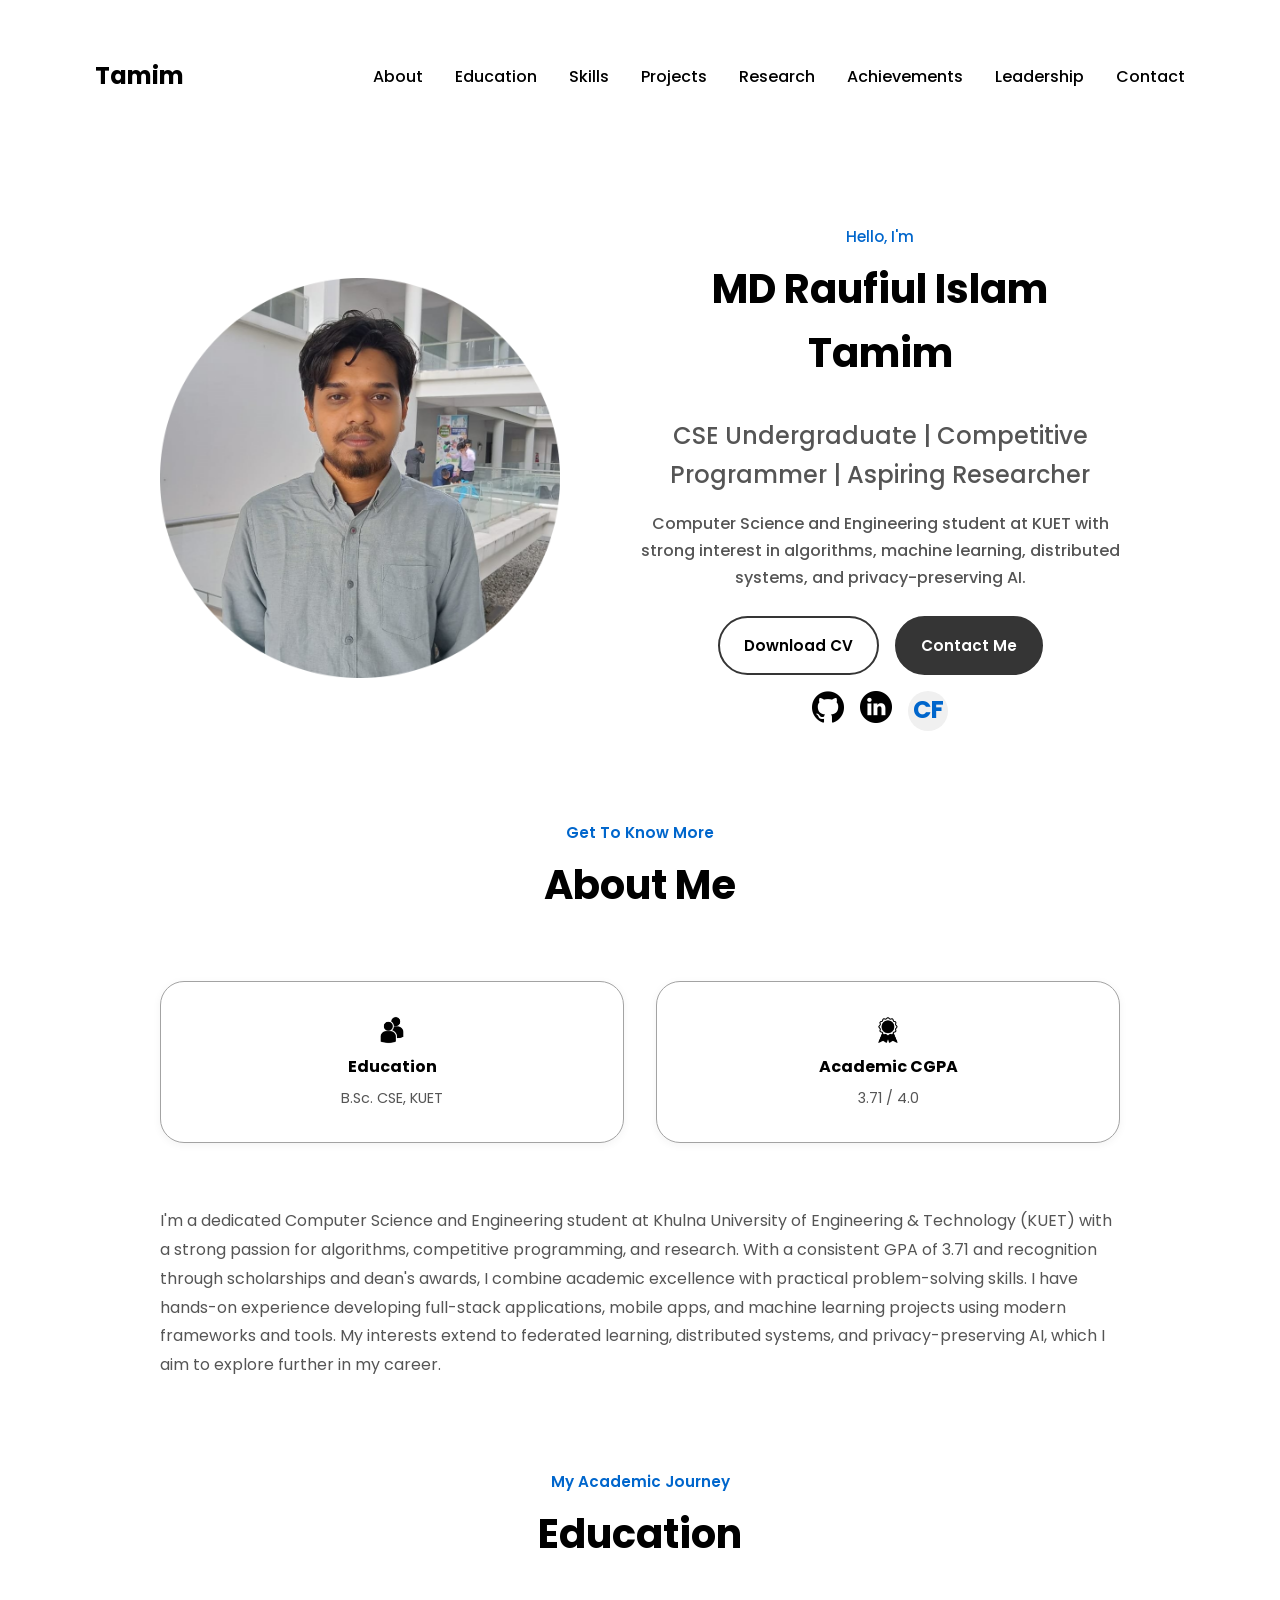
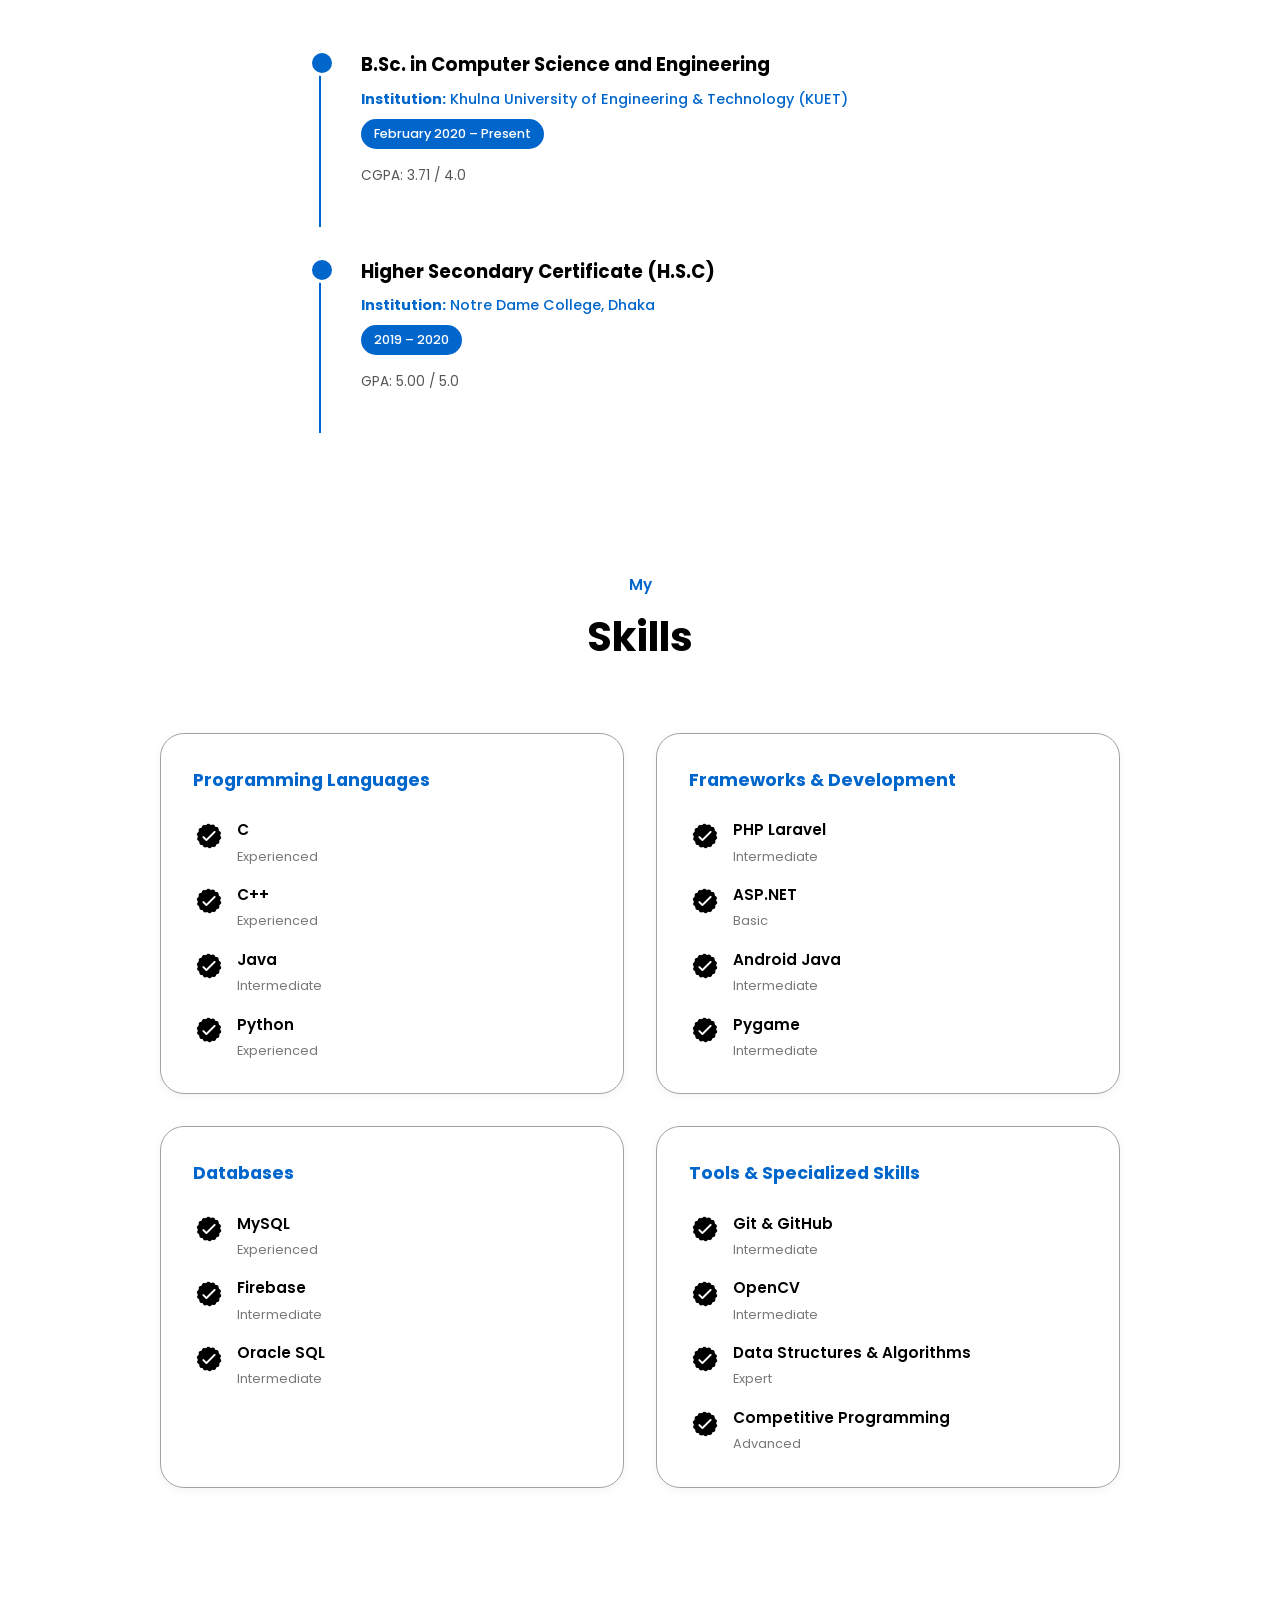
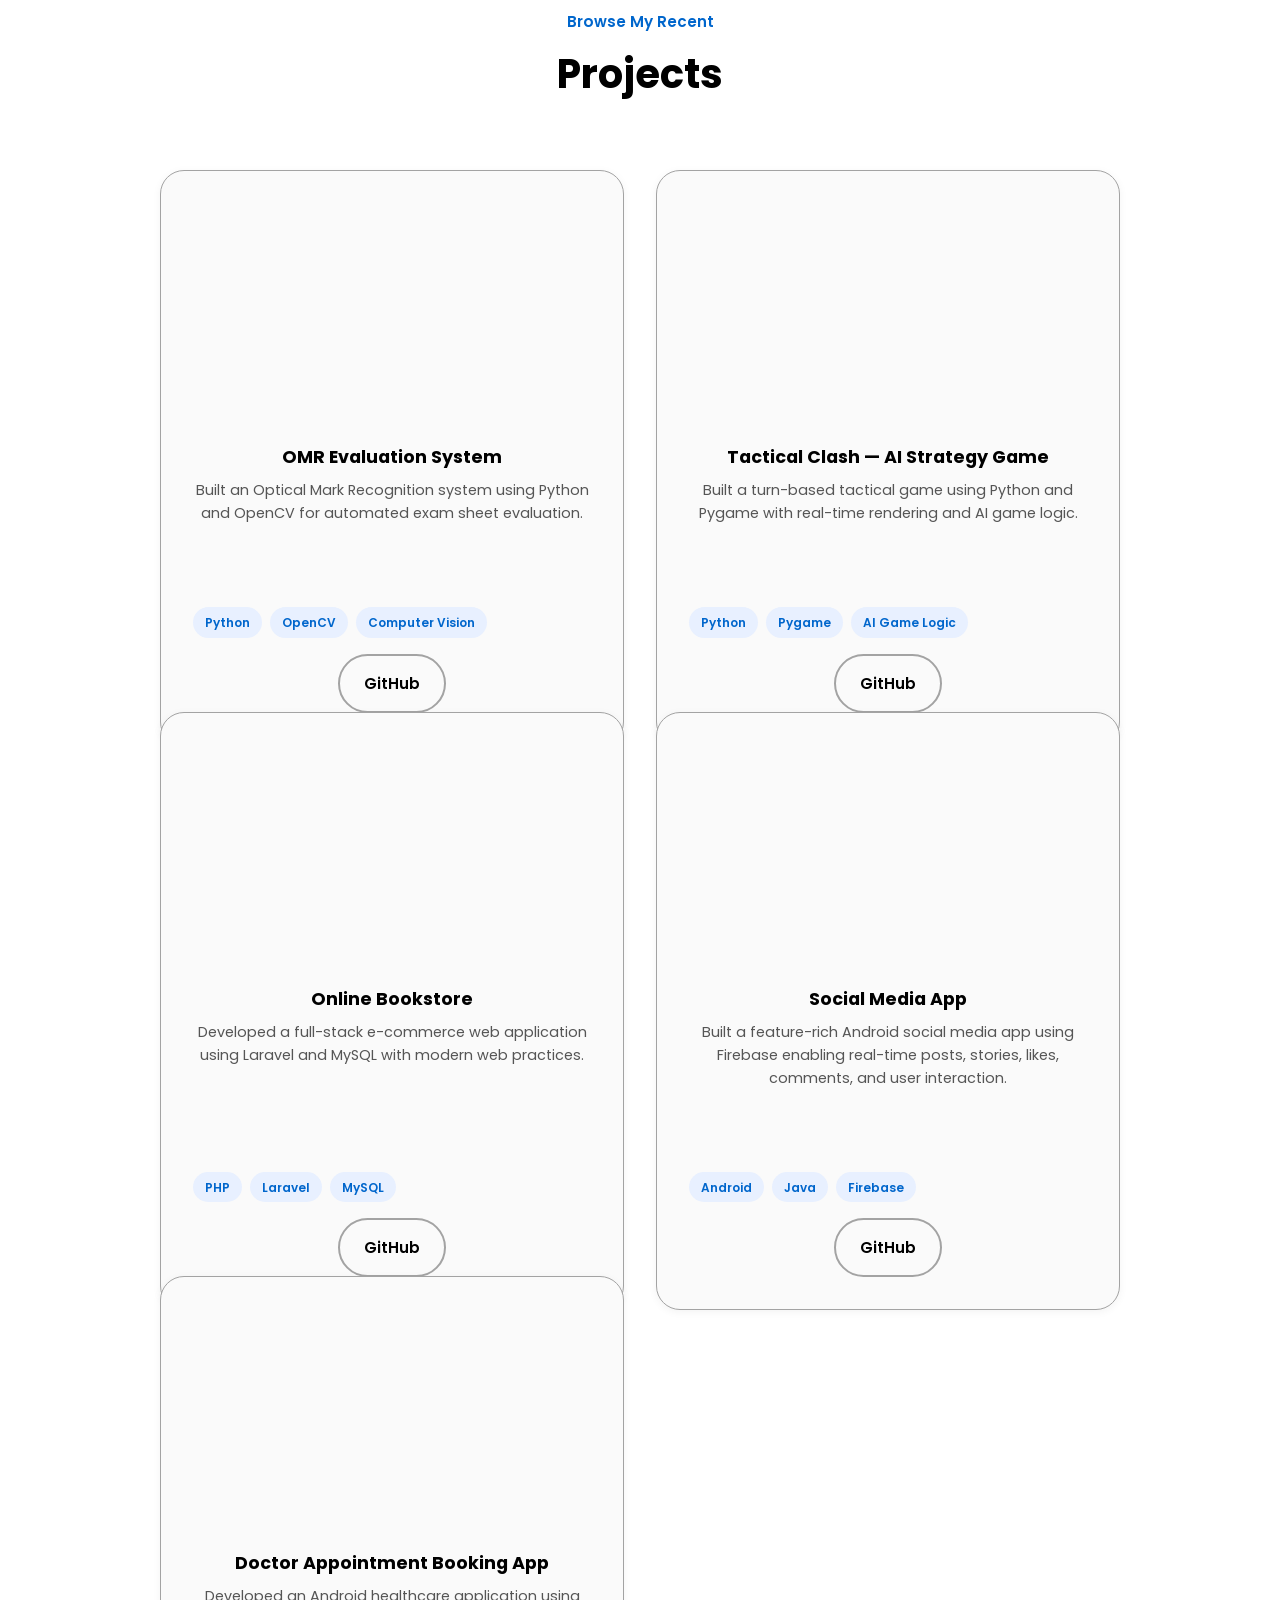
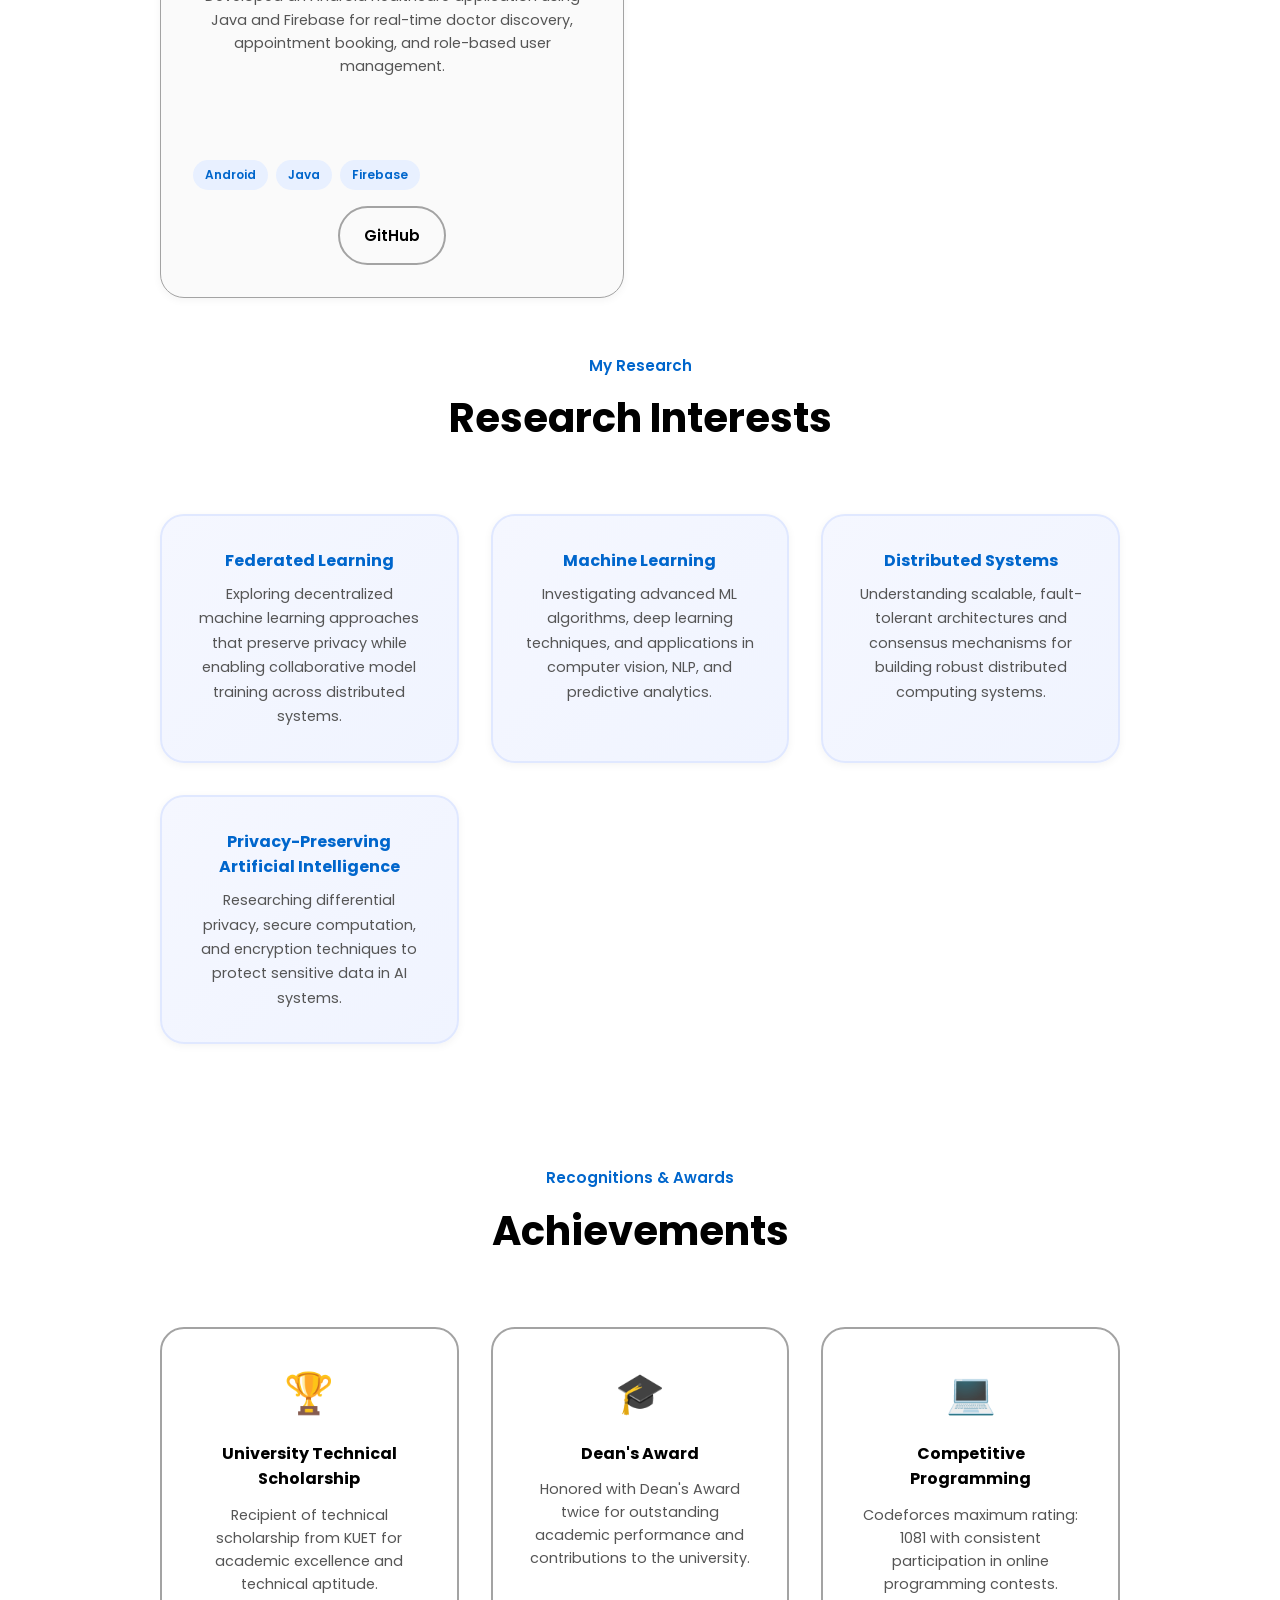
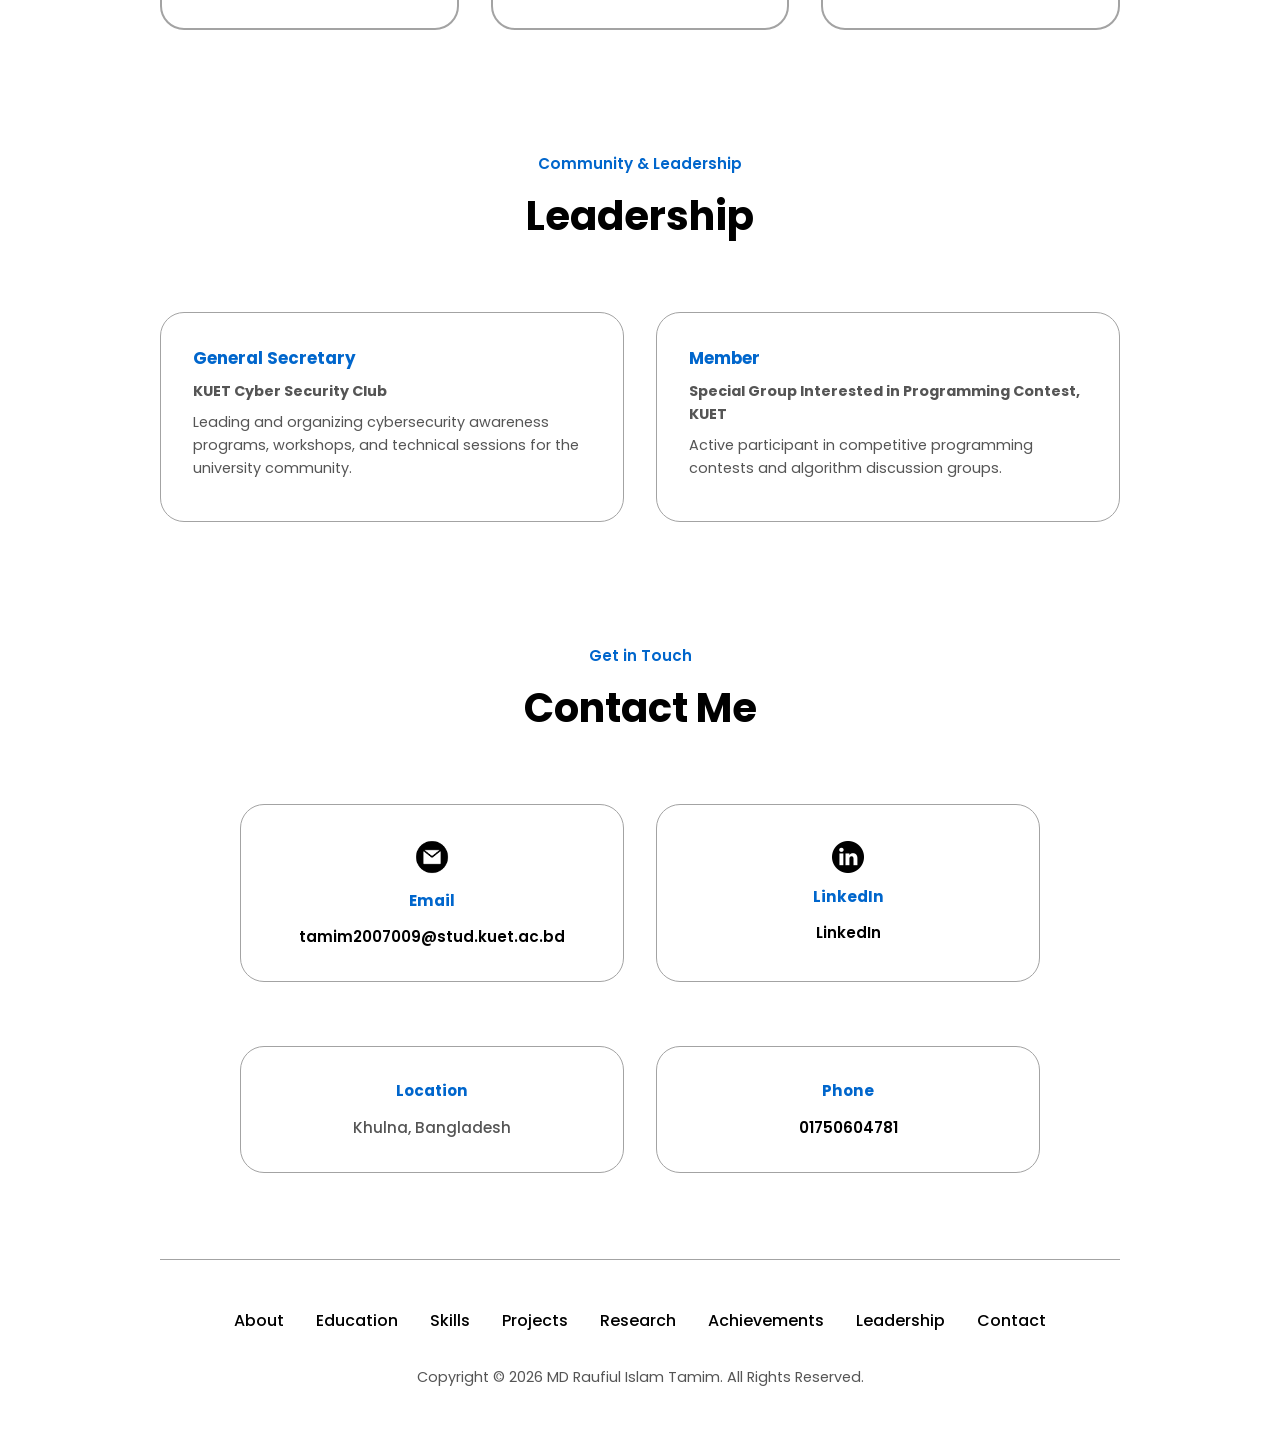
==== commit f0426caa: "Fix: Email functionality, remove GitHub from contact, add project image support, create comprehensiv" ====
--- a/index.html
+++ b/index.html
@@ -127,26 +127,19 @@
     <div class="contact-info-container">
       <img src="./assets/email.png" alt="Email icon" class="icon contact-icon email-icon" />
       <h3>Email</h3>
-      <p><a href="mailto:tamim2007009@stud.kuet.ac.bd">tamim2007009@stud.kuet.ac.bd</a></p>
+      <p><a href="mailto:tamim2007009@stud.kuet.ac.bd?subject=Contact from Portfolio">tamim2007009@stud.kuet.ac.bd</a></p>
     </div>
     <div class="contact-info-container">
       <img src="./assets/linkedin.png" alt="LinkedIn icon" class="icon contact-icon" />
       <h3>LinkedIn</h3>
-      <p><a href="https://www.linkedin.com/">LinkedIn</a></p>
+      <p><a href="https://www.linkedin.com/" target="_blank">LinkedIn</a></p>
     </div>
   </div>
   <div class="contact-info-upper-container">
     <div class="contact-info-container">
-      <img src="./assets/github.png" alt="GitHub icon" class="icon contact-icon" />
-      <h3>GitHub</h3>
-      <p><a href="https://github.com/">GitHub</a></p>
-    </div>
-    <div class="contact-info-container">
       <h3>Location</h3>
       <p>Khulna, Bangladesh</p>
     </div>
-  </div>
-  <div class="contact-info-upper-container">
     <div class="contact-info-container">
       <h3>Phone</h3>
       <p><a href="tel:01750604781">01750604781</a></p>
--- a/style.css
+++ b/style.css
@@ -568,6 +568,25 @@
   height: 100%;
 }
 
+.project-image-container {
+  width: 100%;
+  height: 200px;
+  border-radius: 1rem 1rem 0 0;
+  overflow: hidden;
+  margin-bottom: 1rem;
+}
+
+.project-image {
+  width: 100%;
+  height: 100%;
+  object-fit: cover;
+  transition: transform 0.3s ease;
+}
+
+.project-image:hover {
+  transform: scale(1.05);
+}
+
 .color-container {
   border-color: rgb(163, 163, 163);
   background: rgb(250, 250, 250);
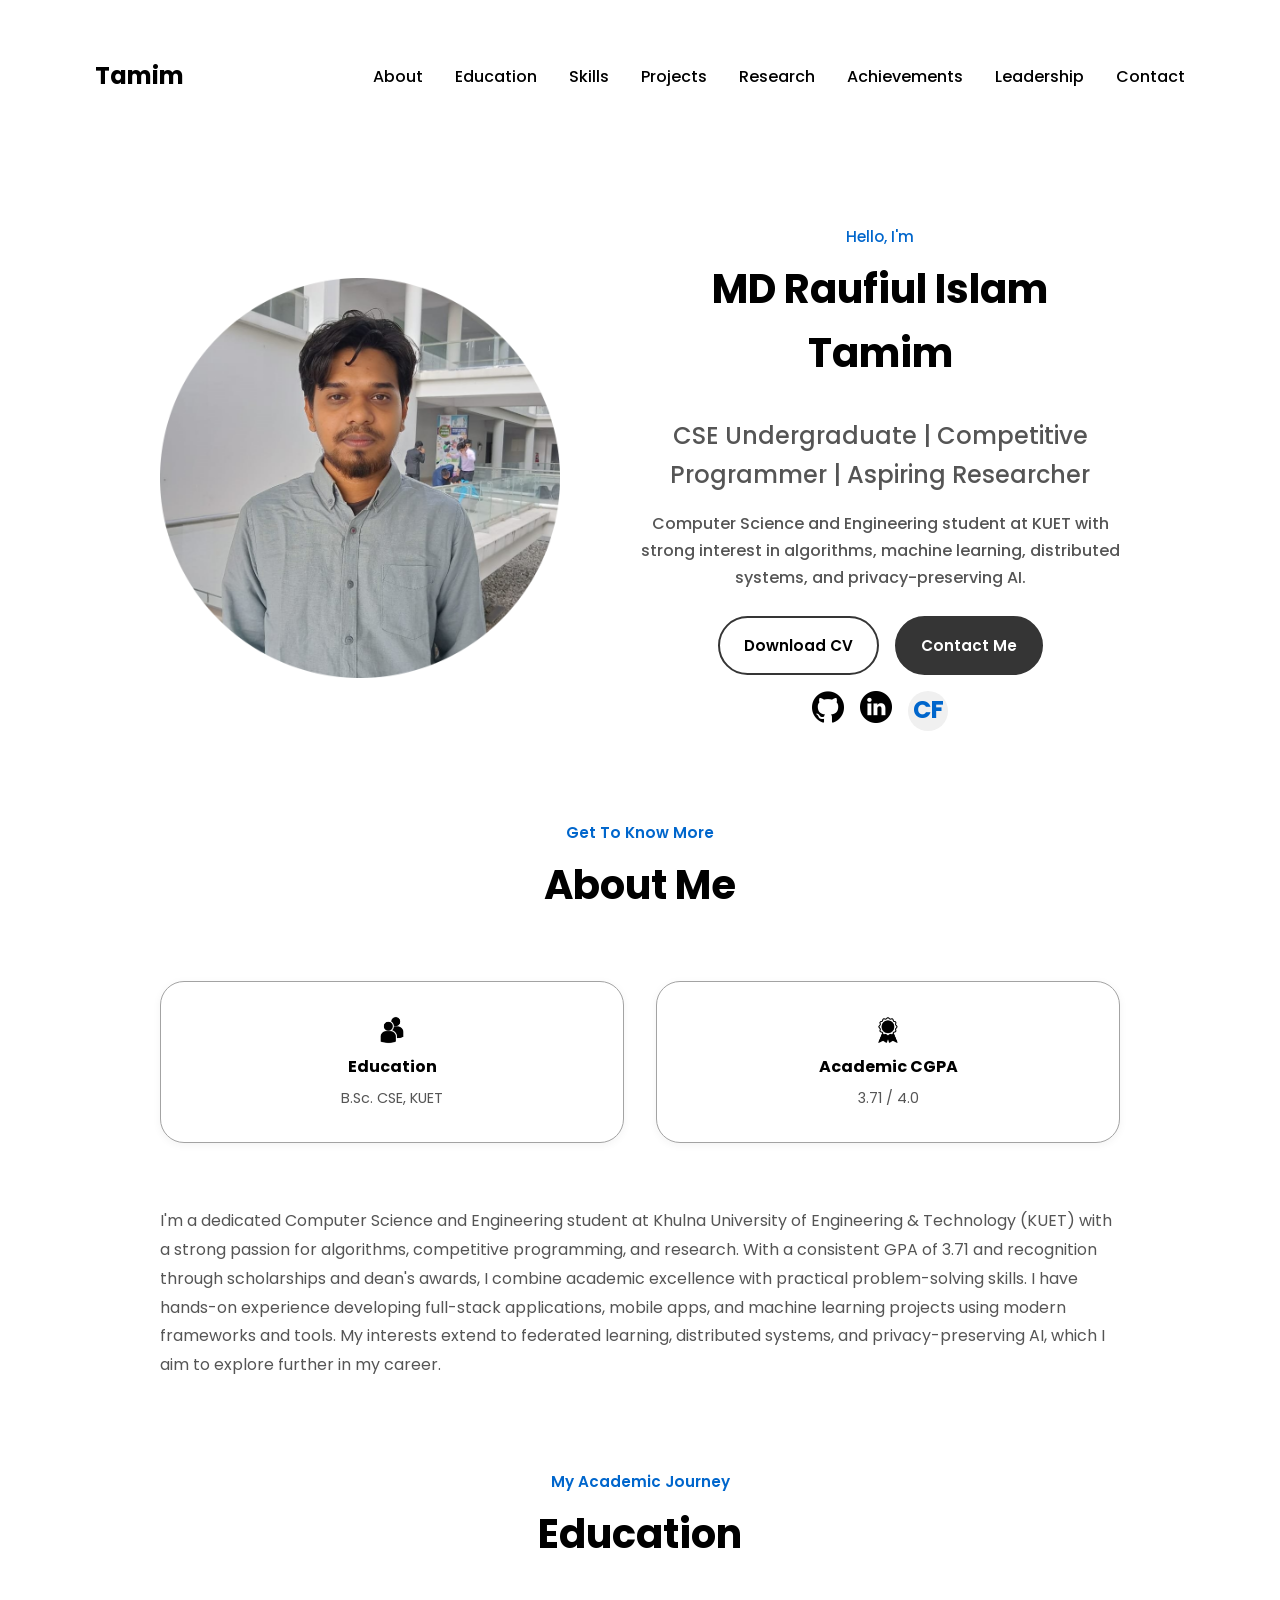
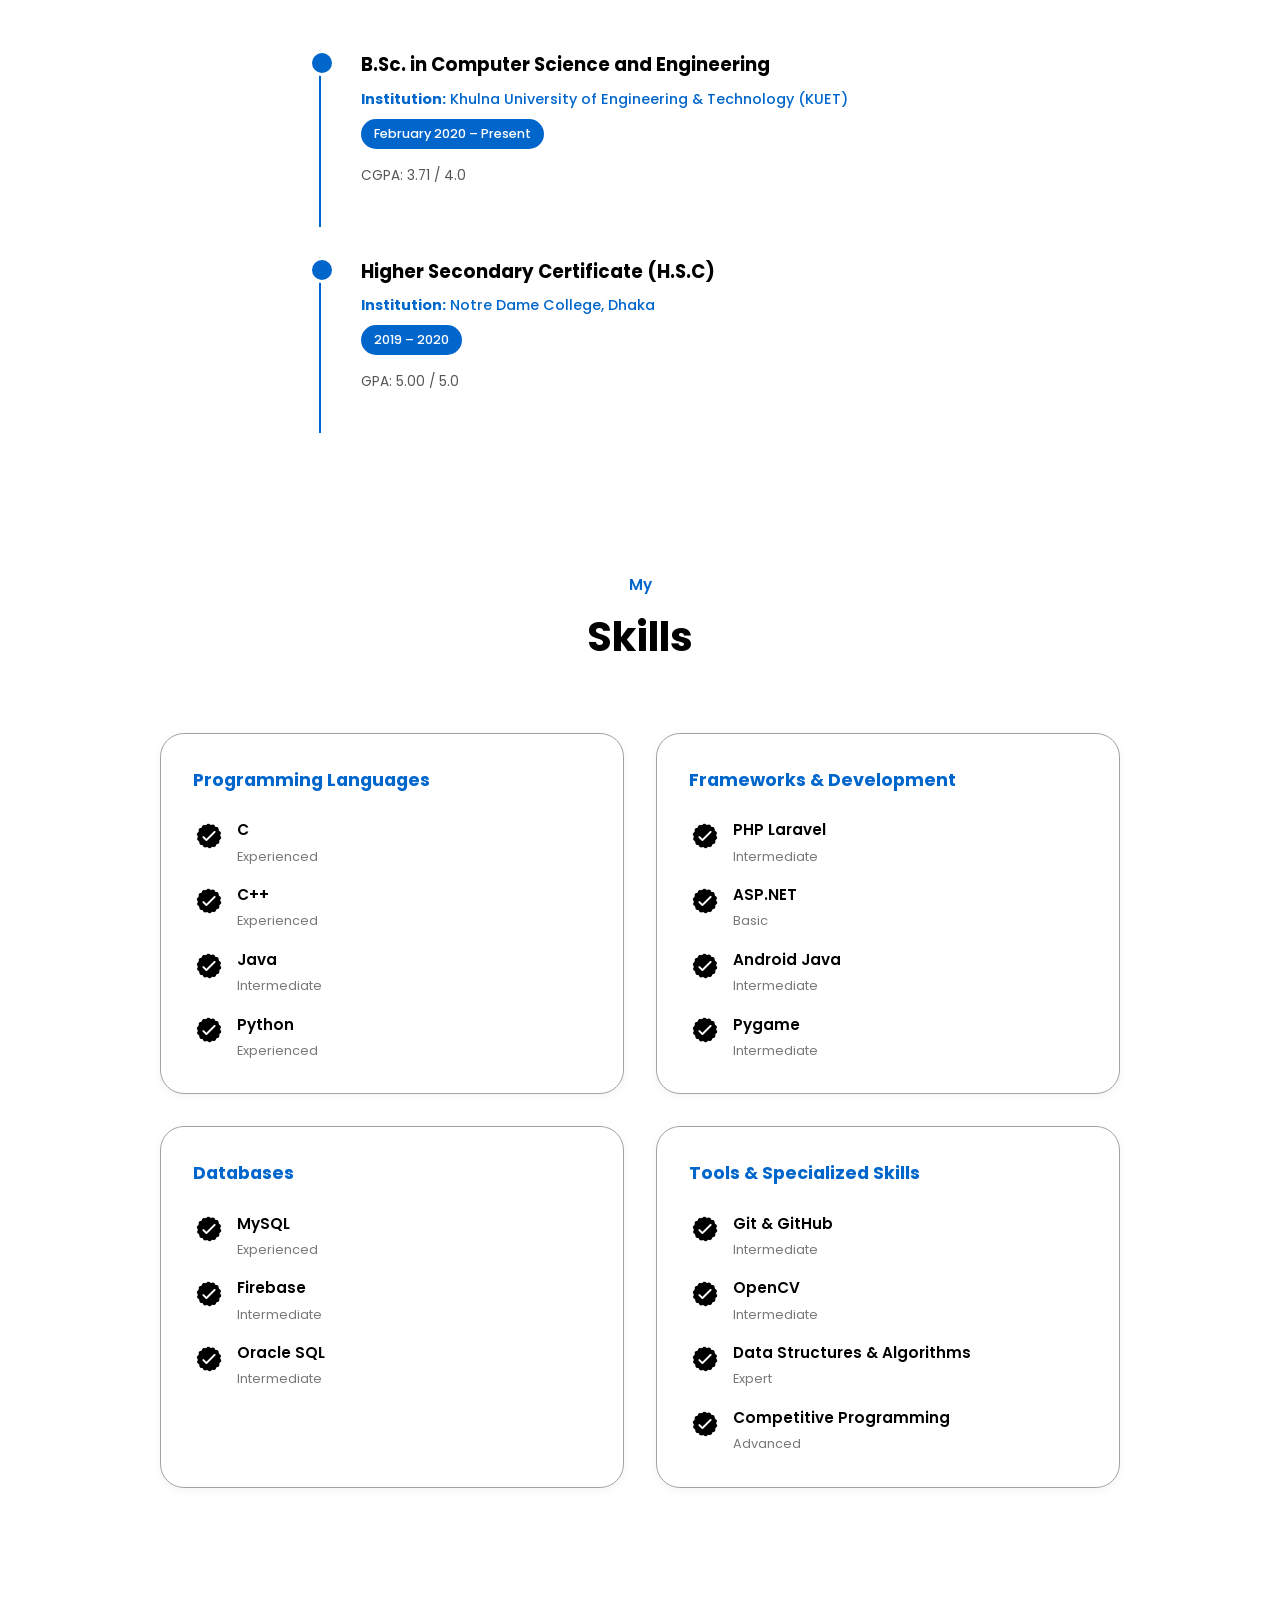
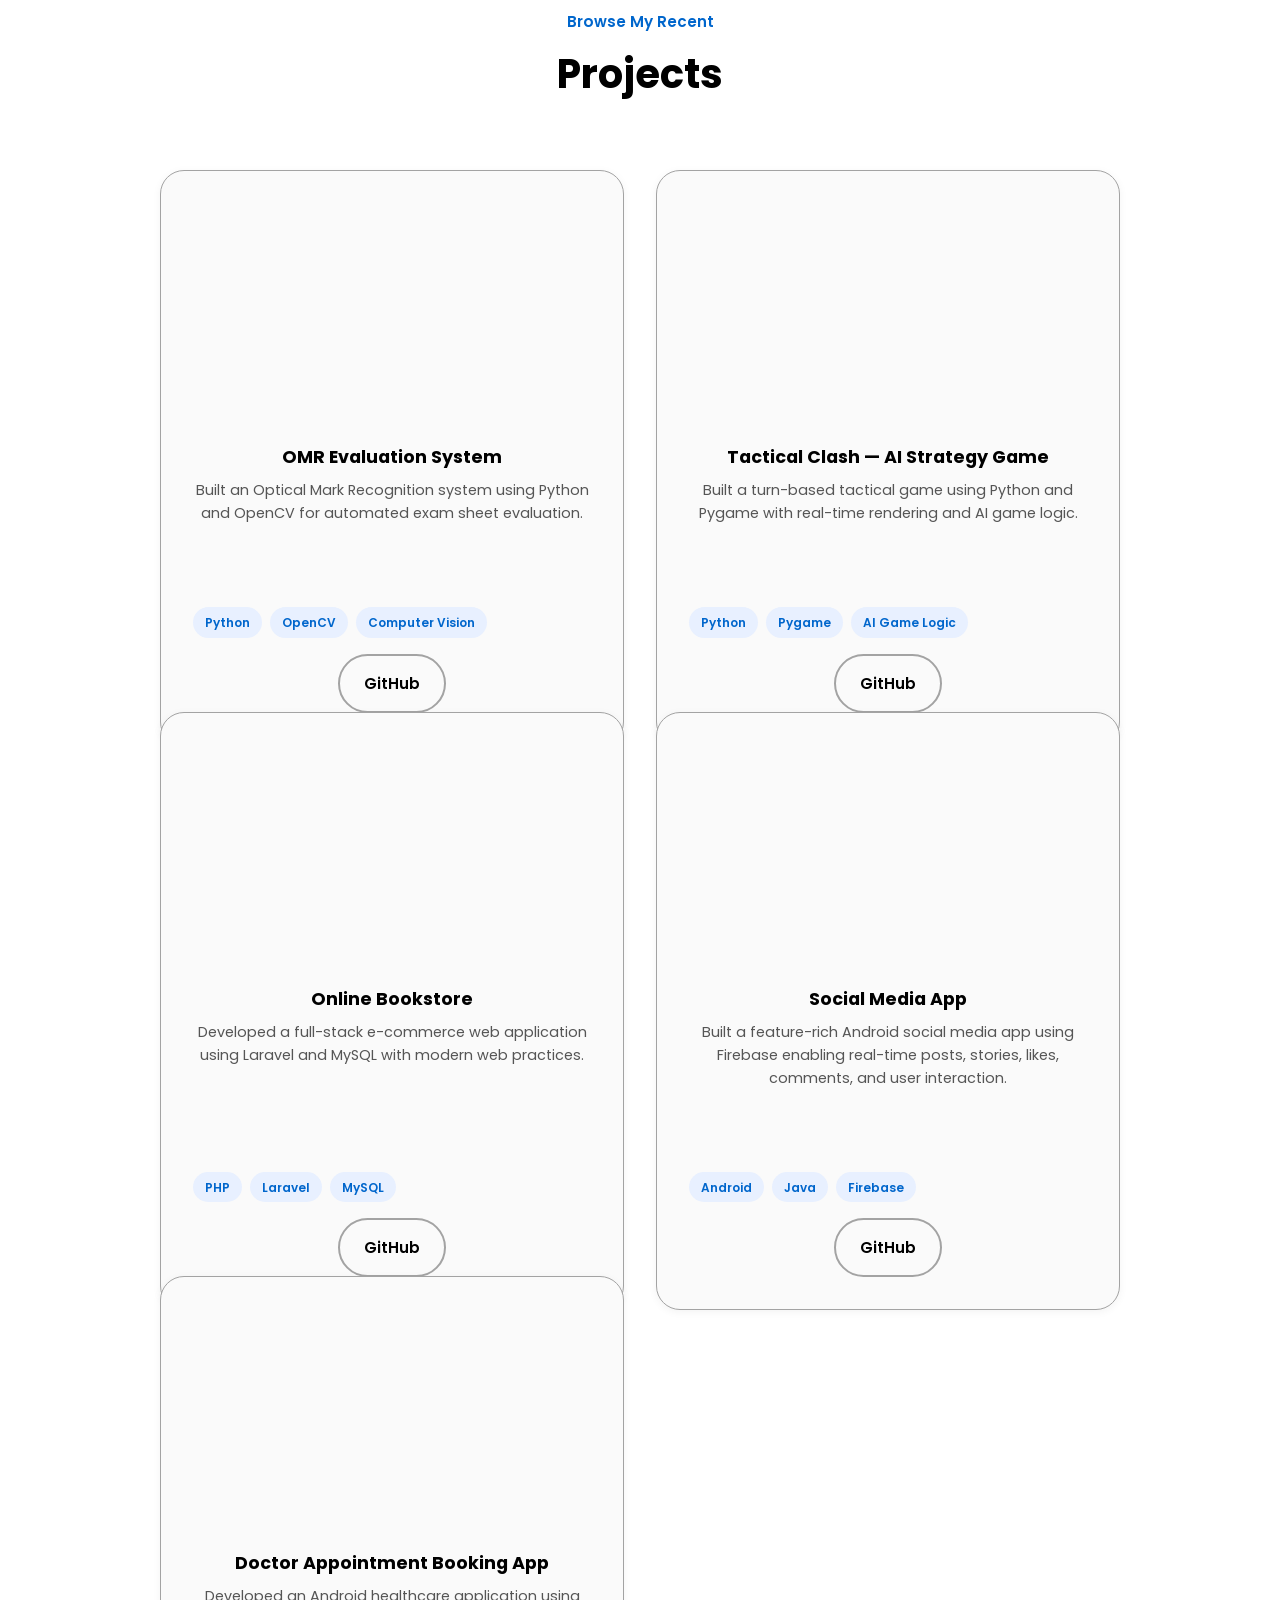
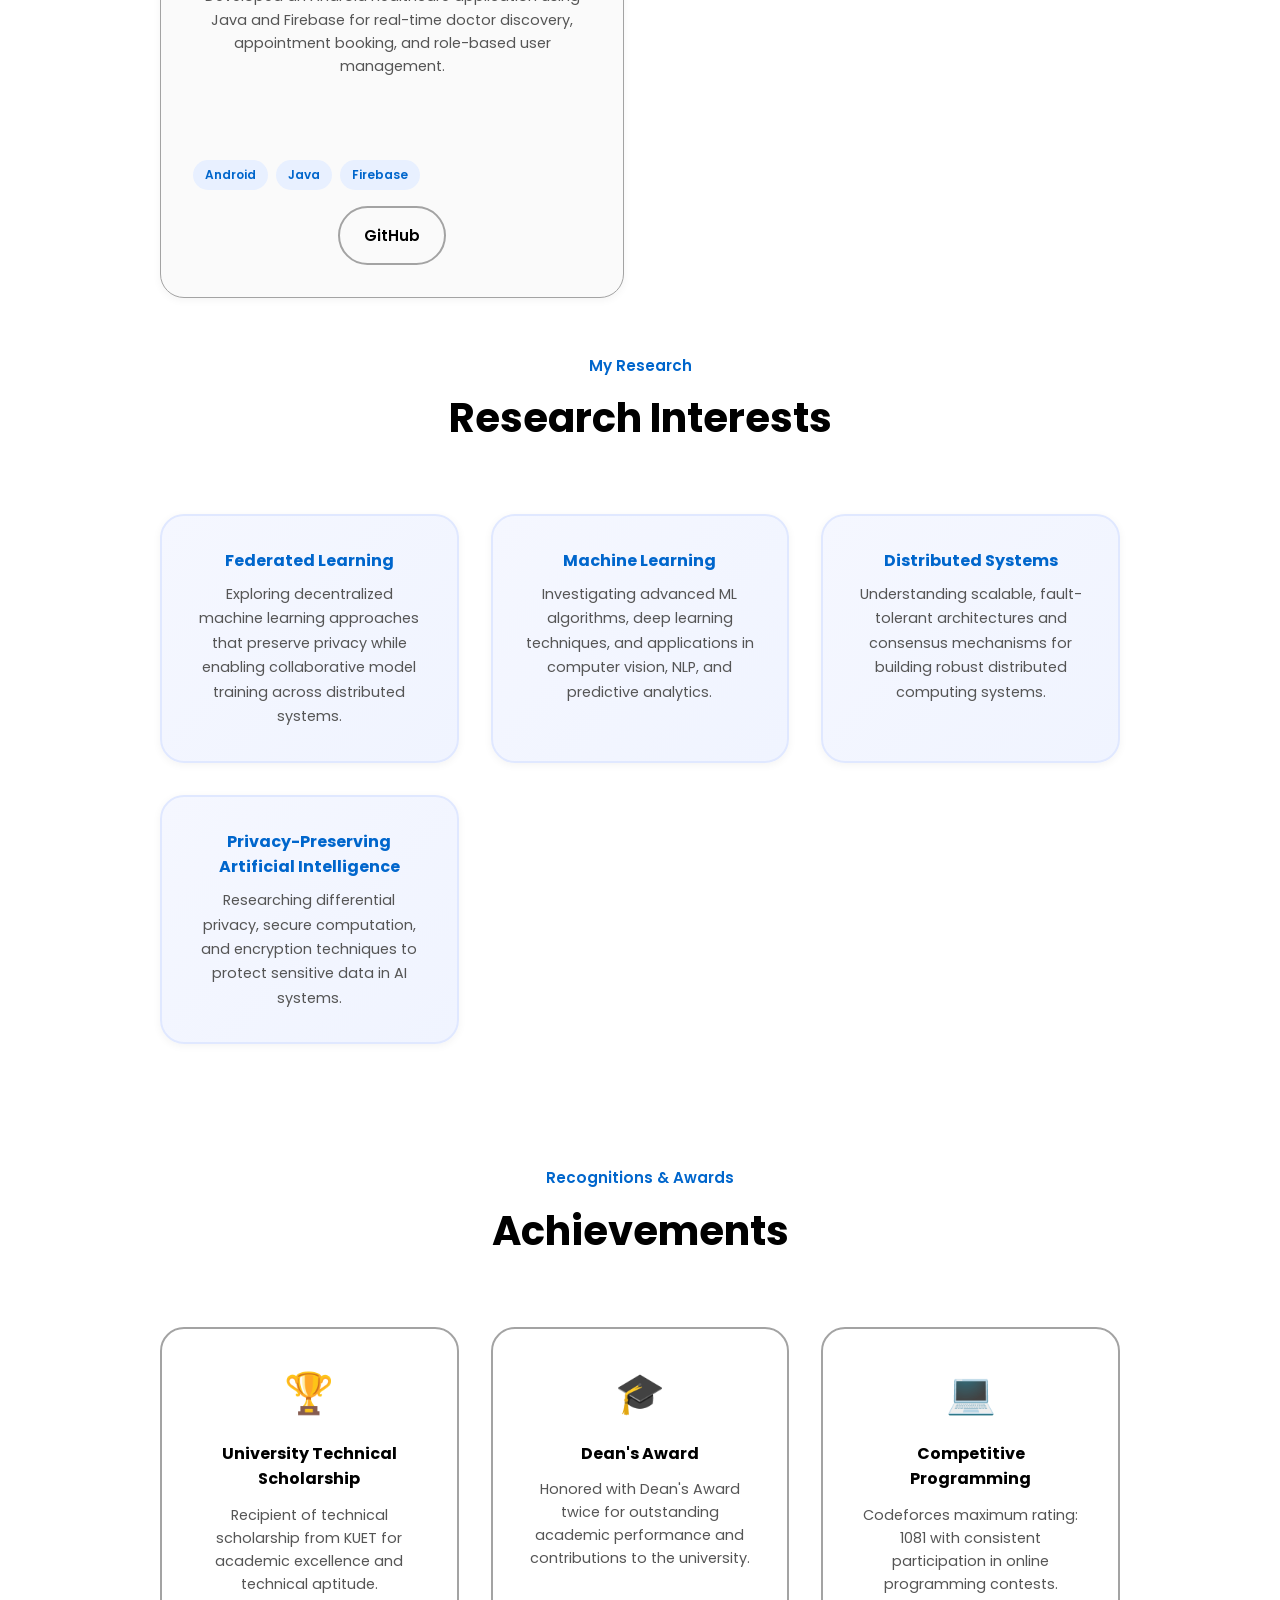
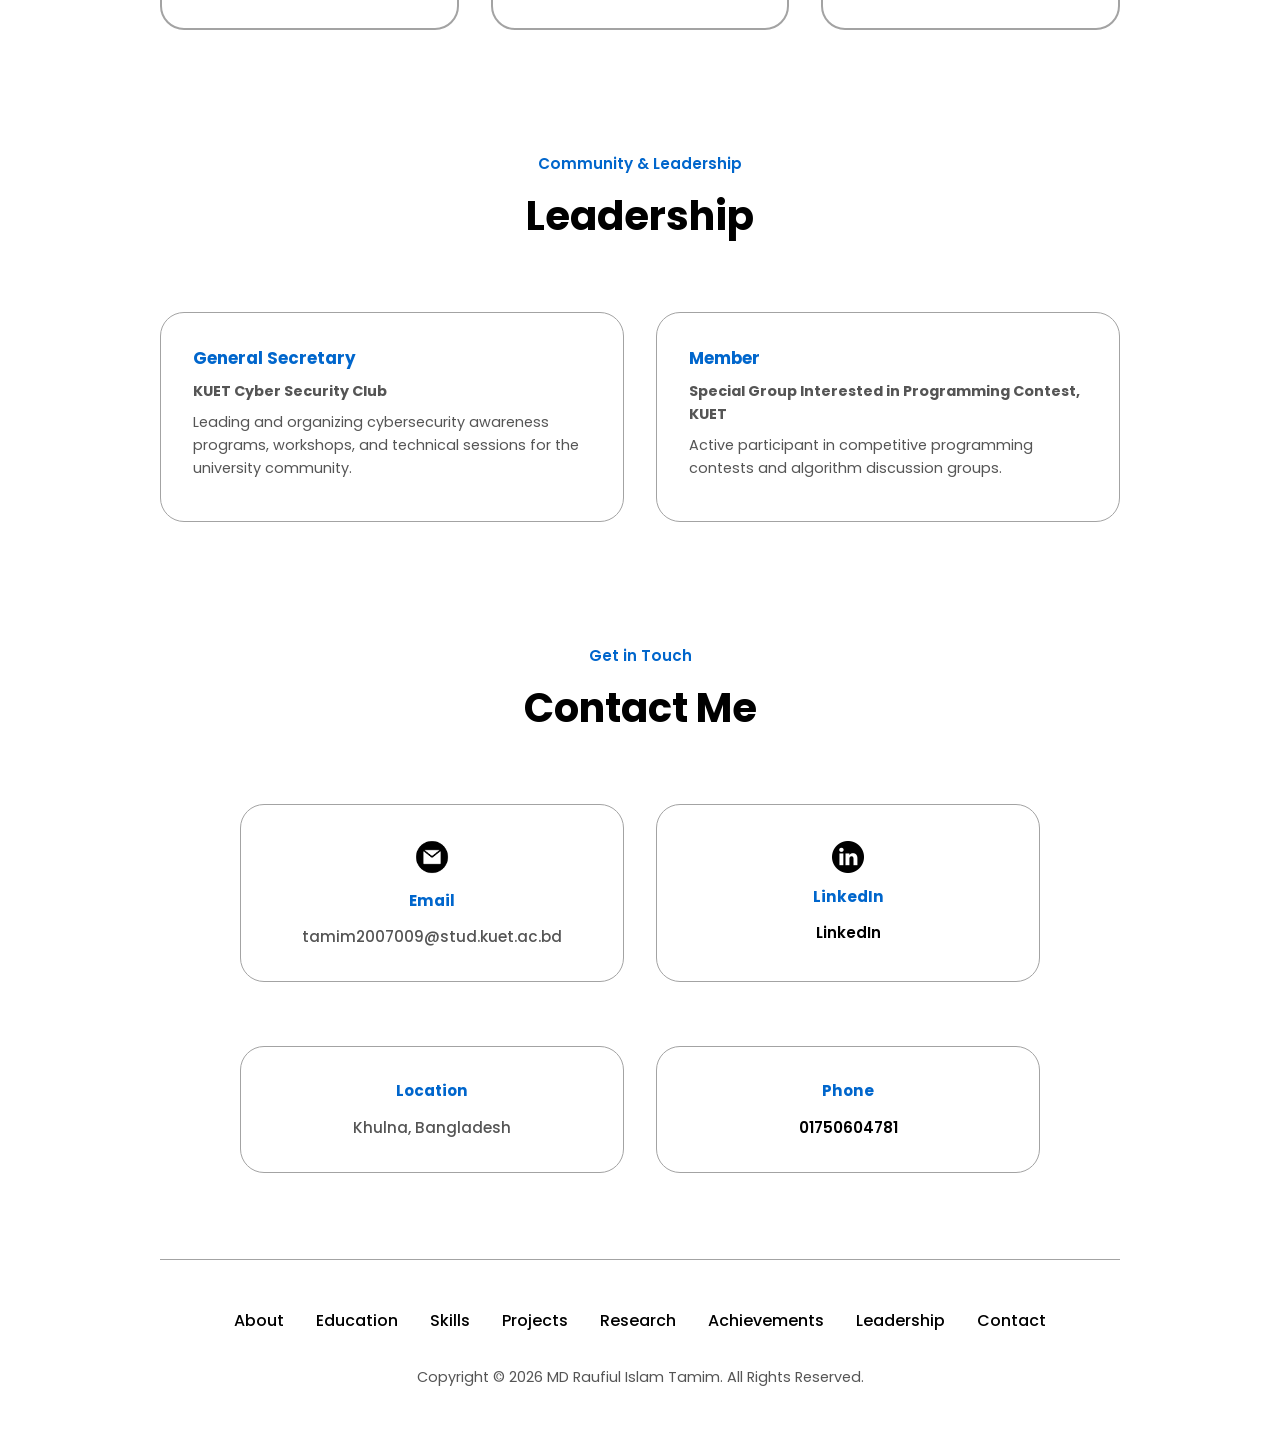
==== commit 29e01068: "Fix: Change email from mailto link to copy-to-clipboard functionality" ====
--- a/index.html
+++ b/index.html
@@ -127,7 +127,8 @@
     <div class="contact-info-container">
       <img src="./assets/email.png" alt="Email icon" class="icon contact-icon email-icon" />
       <h3>Email</h3>
-      <p><a href="mailto:tamim2007009@stud.kuet.ac.bd?subject=Contact from Portfolio">tamim2007009@stud.kuet.ac.bd</a></p>
+      <p id="email-display" style="cursor: pointer; user-select: none;" title="Click to copy">tamim2007009@stud.kuet.ac.bd</p>
+      <small id="copy-feedback" style="color: #0066cc; display: none; font-weight: 500;">Copied!</small>
     </div>
     <div class="contact-info-container">
       <img src="./assets/linkedin.png" alt="LinkedIn icon" class="icon contact-icon" />
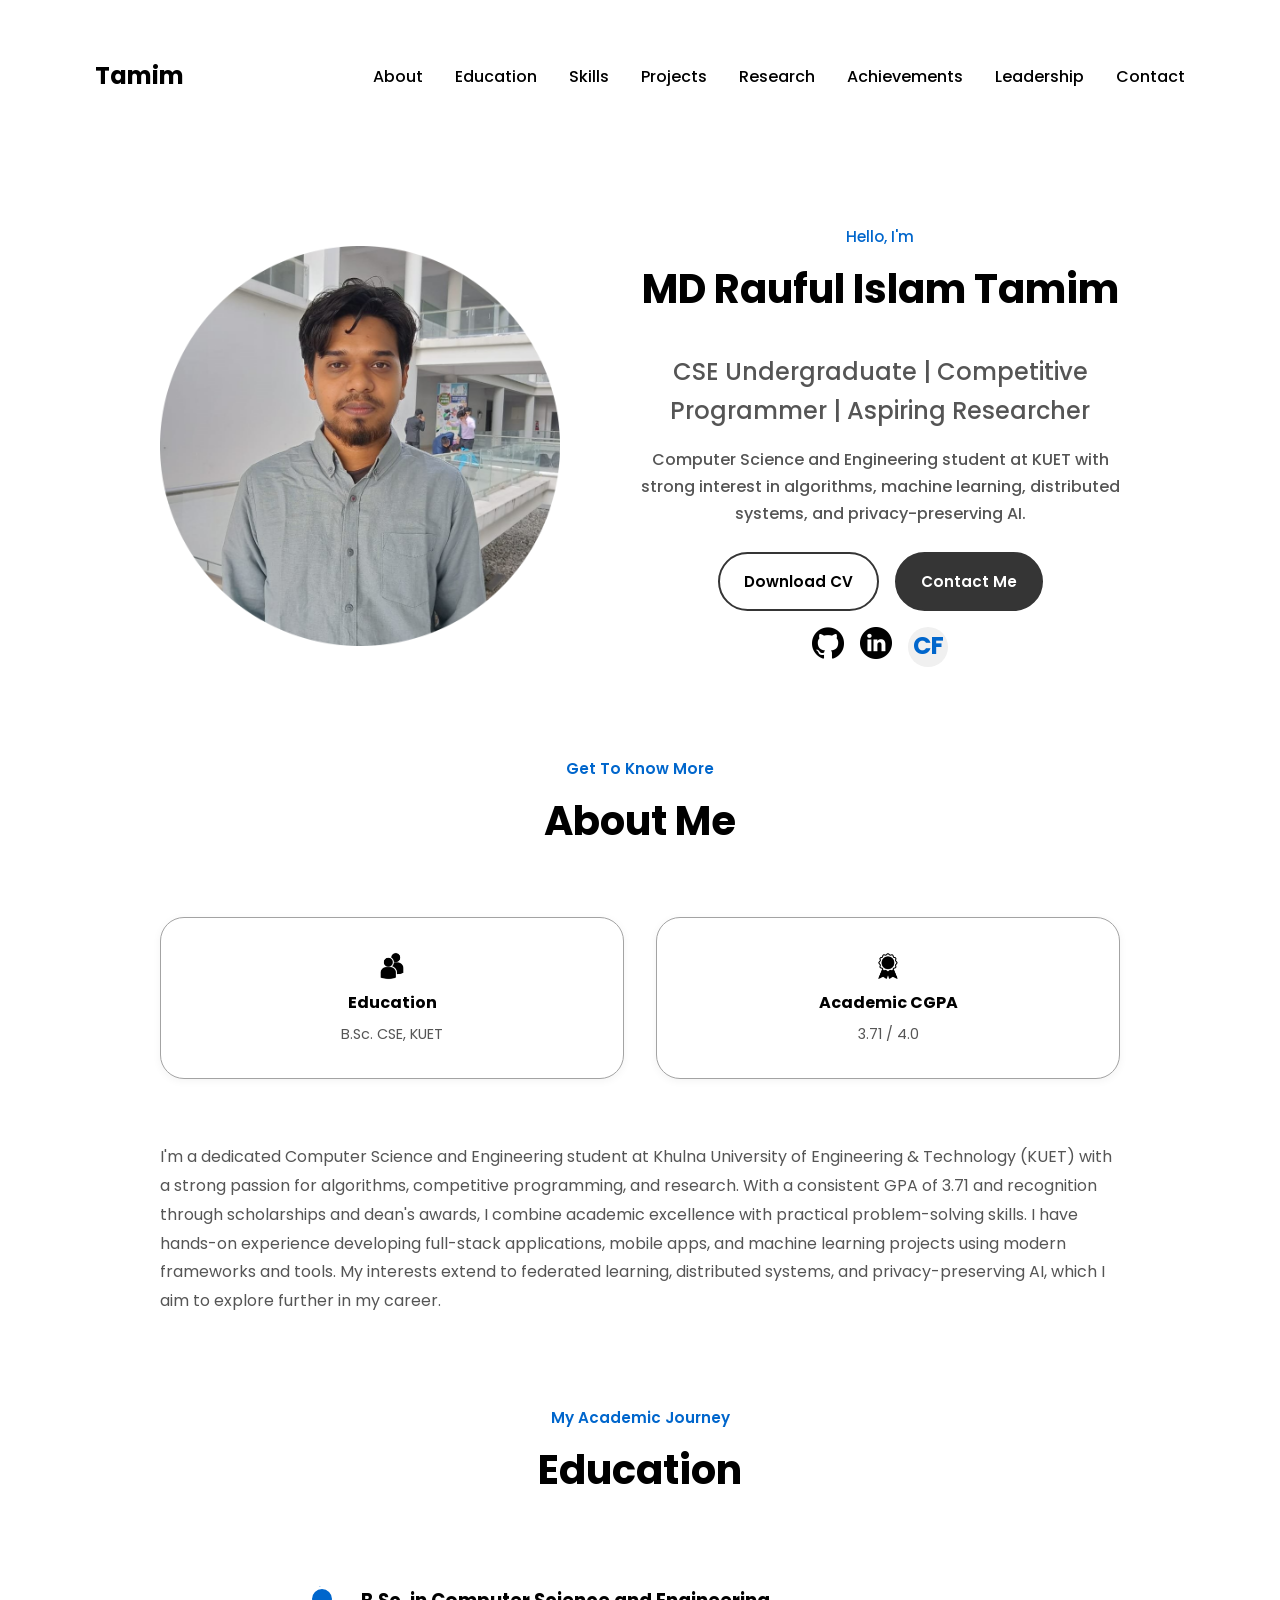
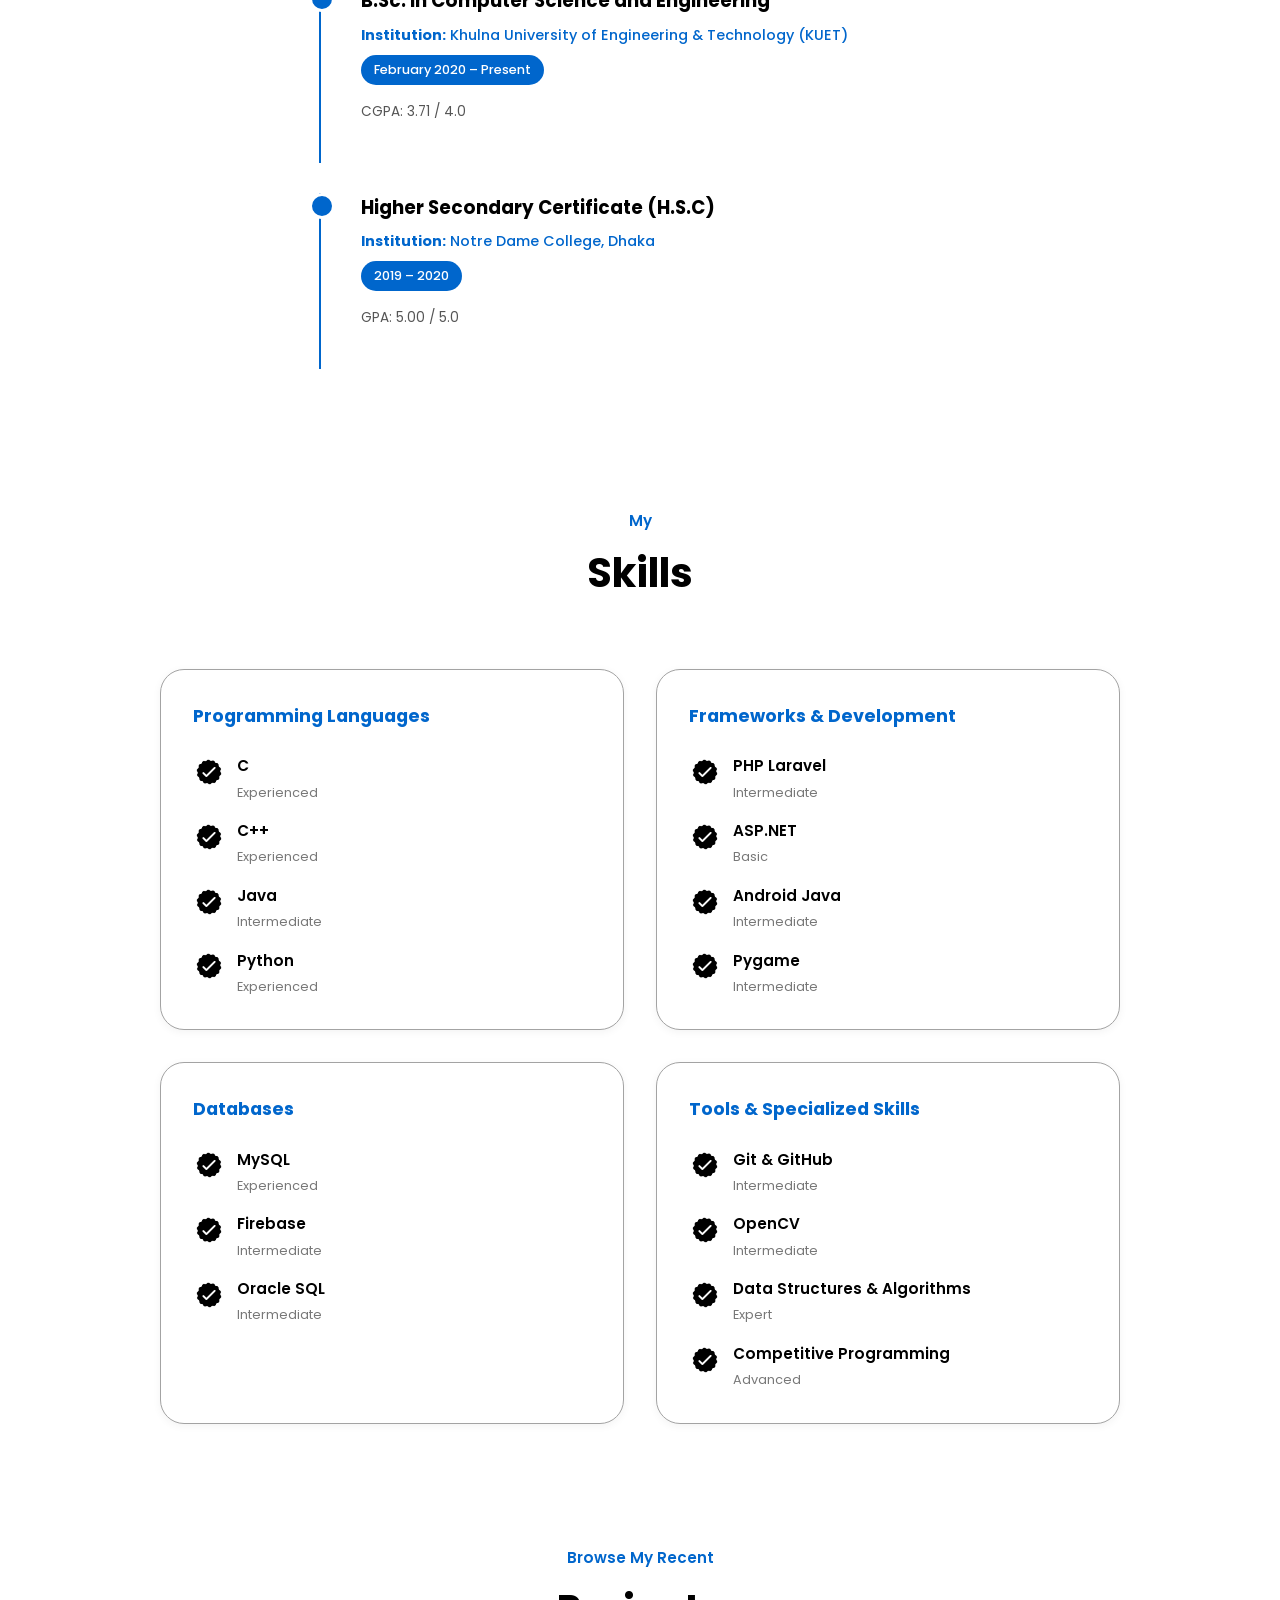
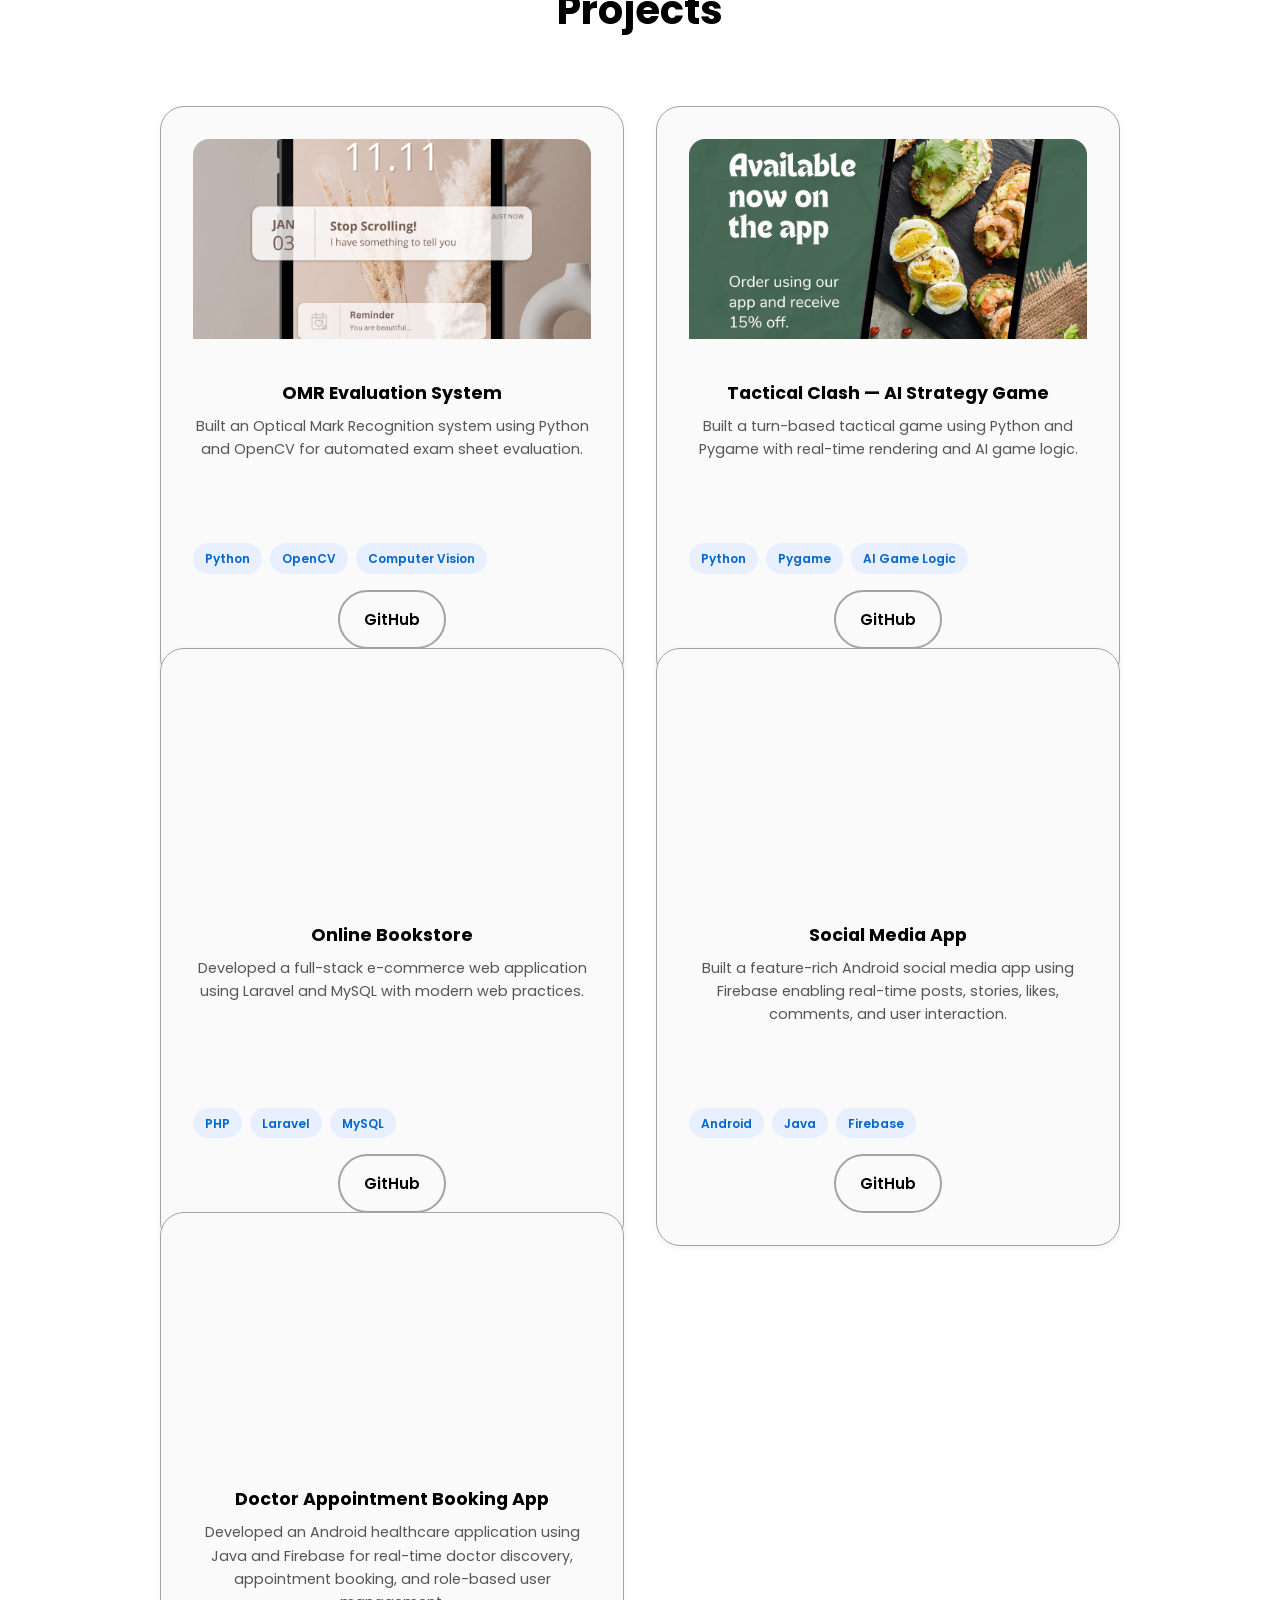
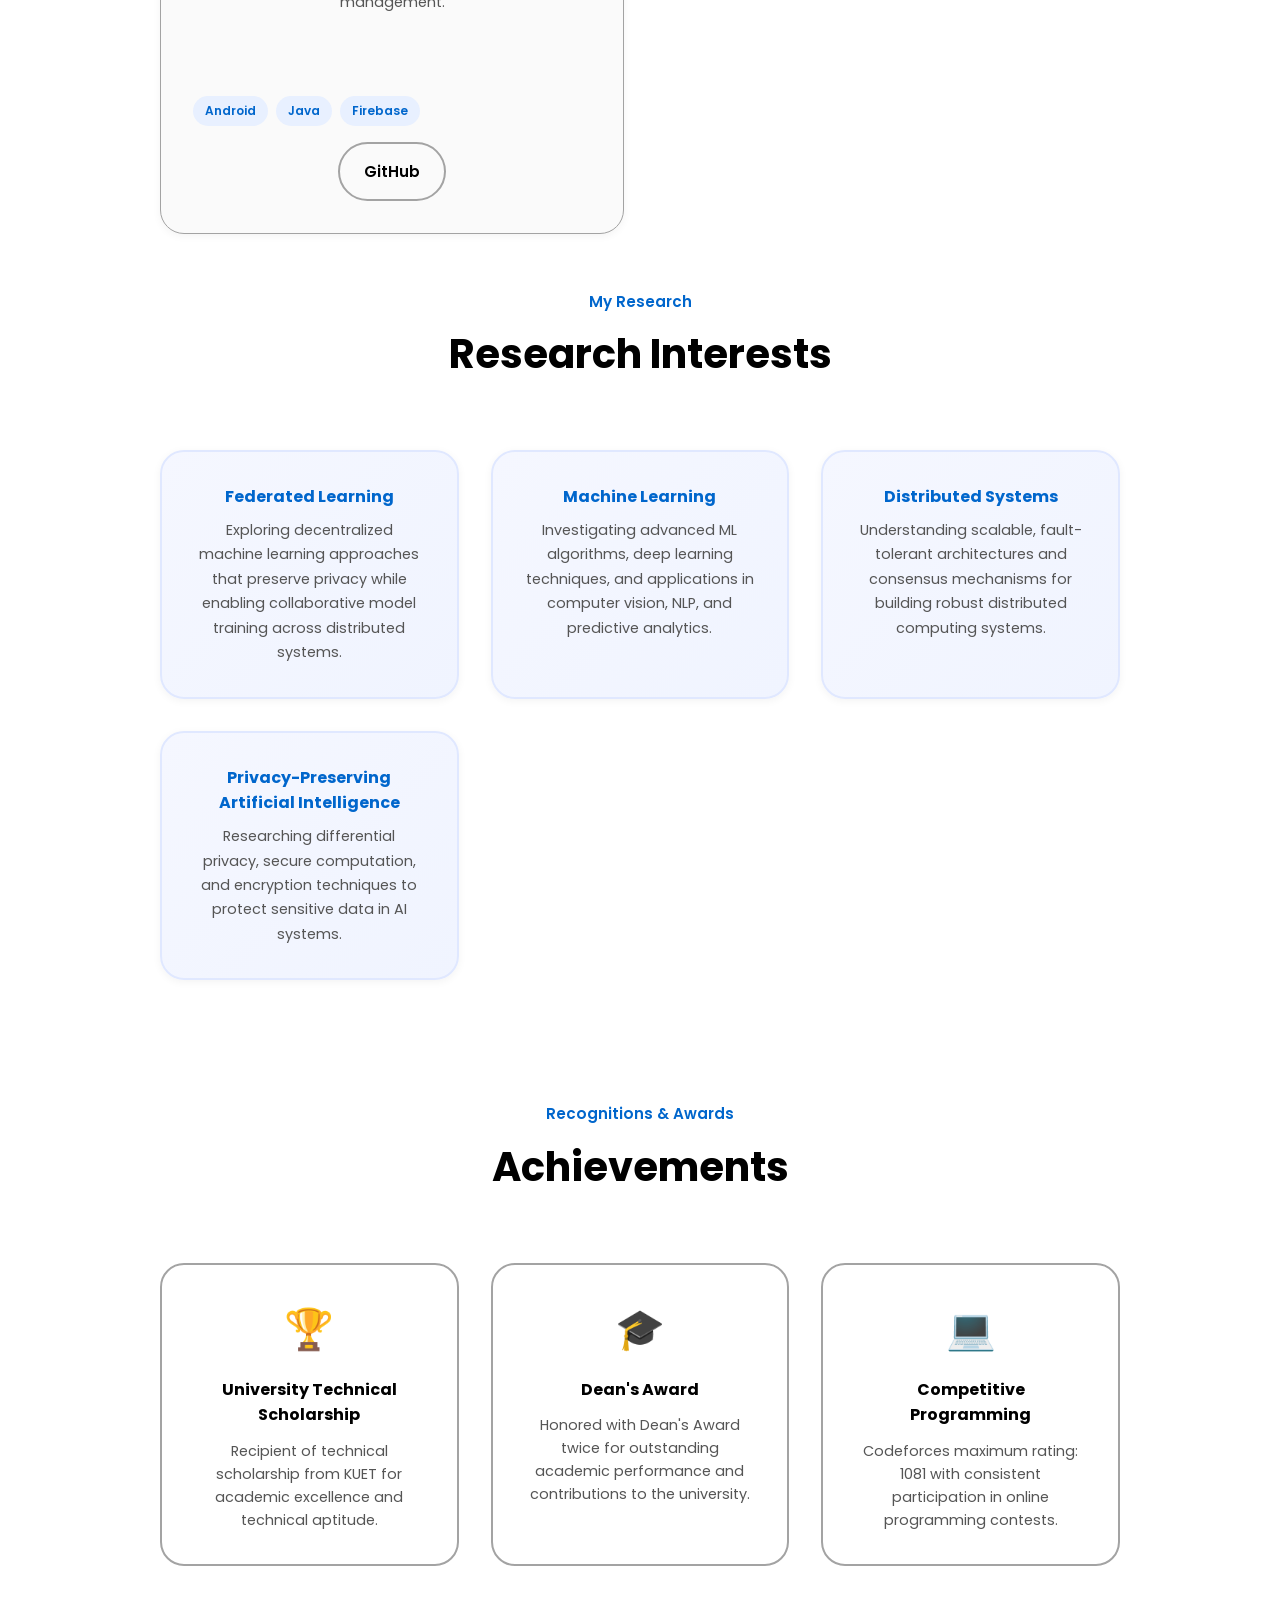
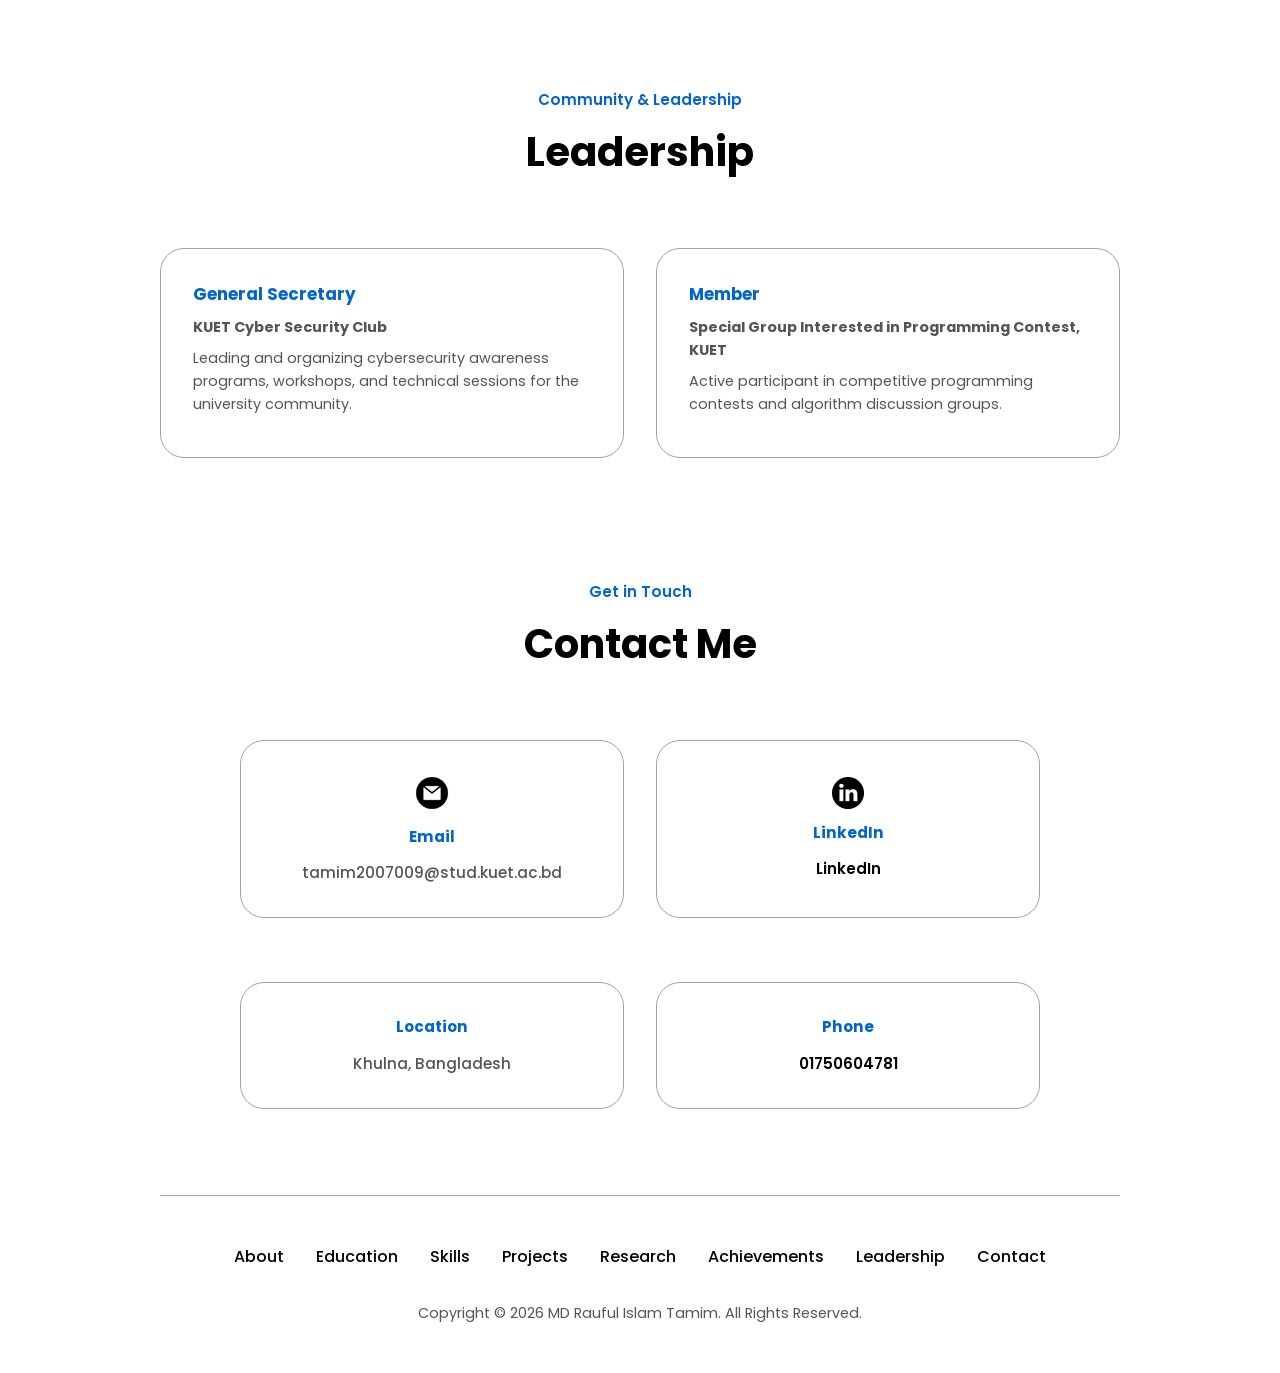
==== commit 8d2bed15: "assests added" ====
--- a/index.html
+++ b/index.html
@@ -3,7 +3,7 @@
 <head>
     <meta charset="UTF-8">
     <meta name="viewport" content="width=device-width, initial-scale=1.0">
-    <title>MD Raufiul Islam Tamim | Computer Science Student & Competitive Programmer</title>
+    <title>MD Rauful Islam Tamim | Computer Science Student & Competitive Programmer</title>
      <link rel="stylesheet" href="style.css">
      <link rel="stylesheet" href="mediaqueries.css">
 </head>
@@ -51,11 +51,11 @@
 <!-- Hero Profile Section -->
 <section id="profile">
   <div class="section__pic-container">
-    <img src="./assets/Me.png" alt="MD Raufiul Islam Tamim profile picture" />
+    <img src="./assets/Me.png" alt="MD Rauful Islam Tamim profile picture" />
   </div>
   <div class="section__text">
     <p class="section__text__p1">Hello, I'm</p>
-    <h1 class="title">MD Raufiul Islam Tamim</h1>
+    <h1 class="title">MD Rauful Islam Tamim</h1>
     <p class="section__text__p2">CSE Undergraduate | Competitive Programmer | Aspiring Researcher</p>
     <p class="hero-intro">Computer Science and Engineering student at KUET with strong interest in algorithms, machine learning, distributed systems, and privacy-preserving AI.</p>
     <div class="btn-container">
@@ -163,7 +163,7 @@
       </ul>
     </div>
   </nav>
-  <p>Copyright &#169; 2026 MD Raufiul Islam Tamim. All Rights Reserved.</p>
+  <p>Copyright &#169; 2026 MD Rauful Islam Tamim. All Rights Reserved.</p>
 </footer>
 
 <!-- Load Portfolio Data and Rendering Engine -->
